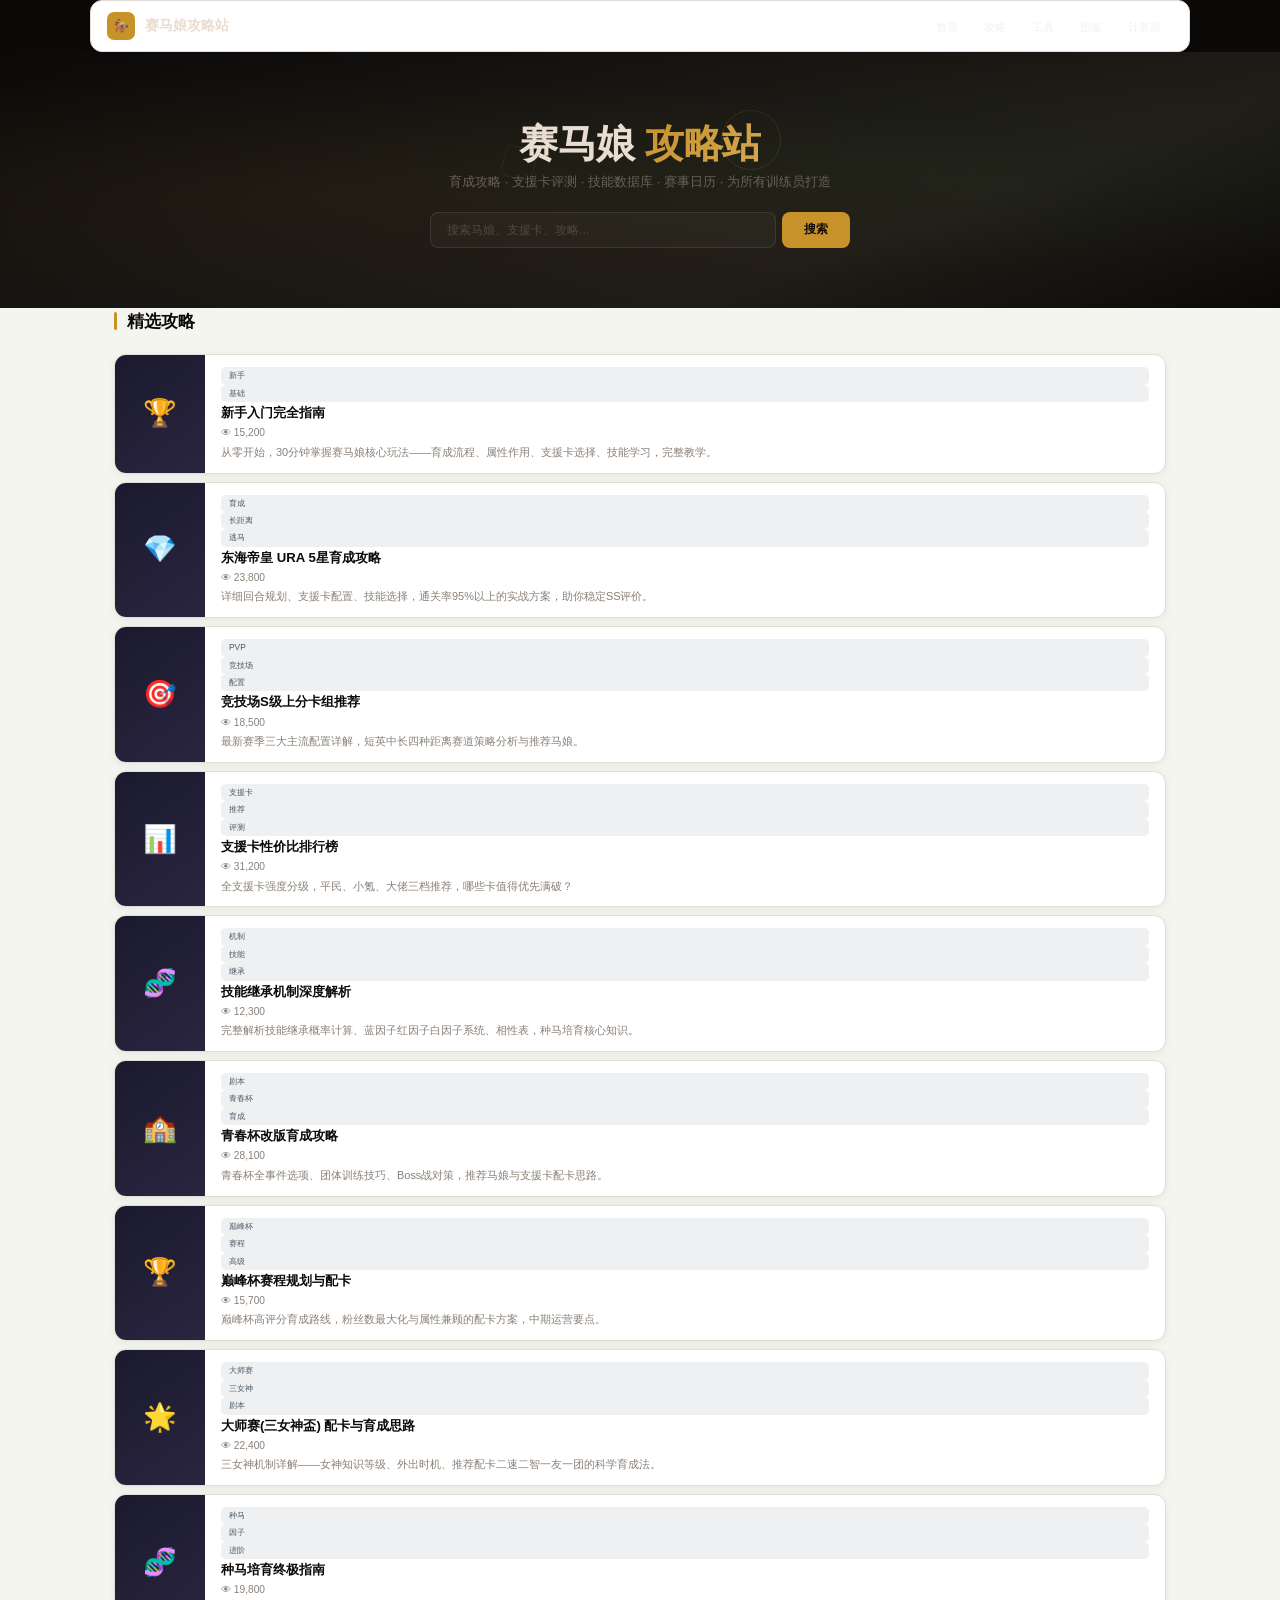
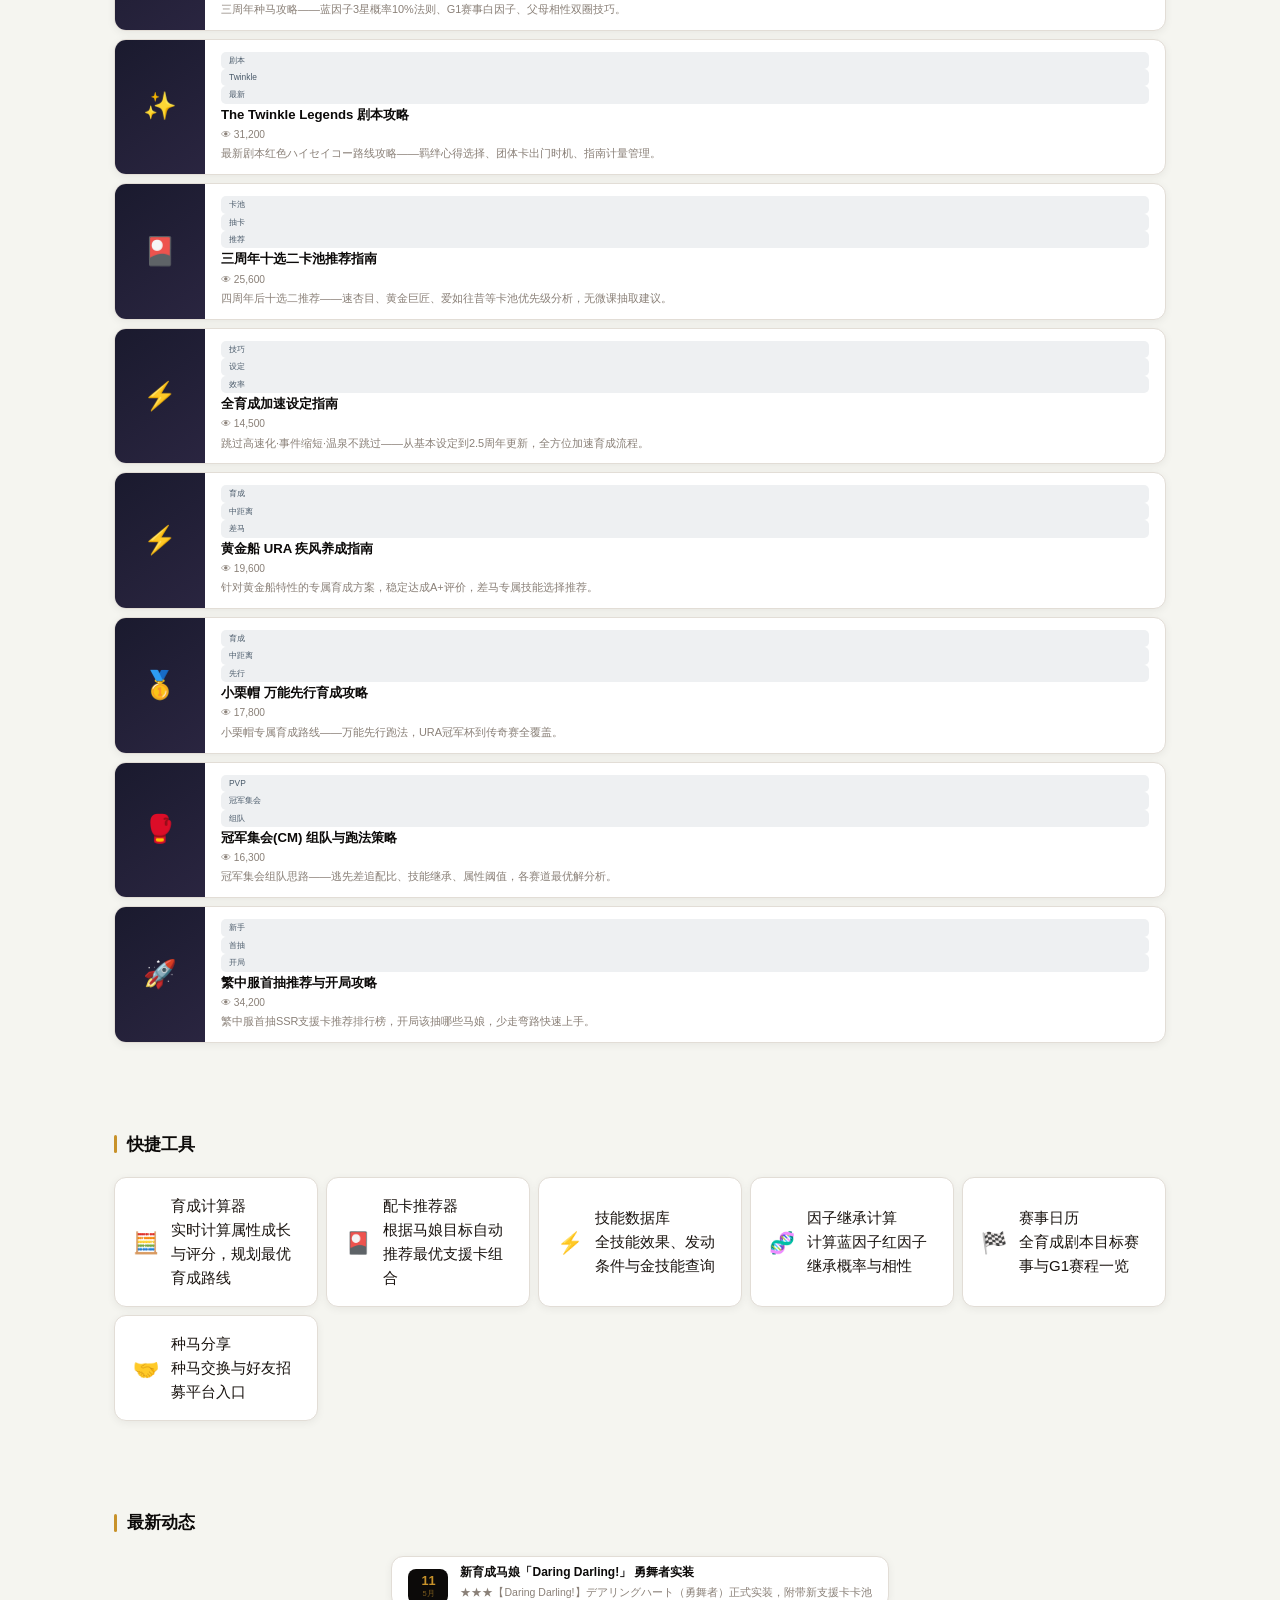
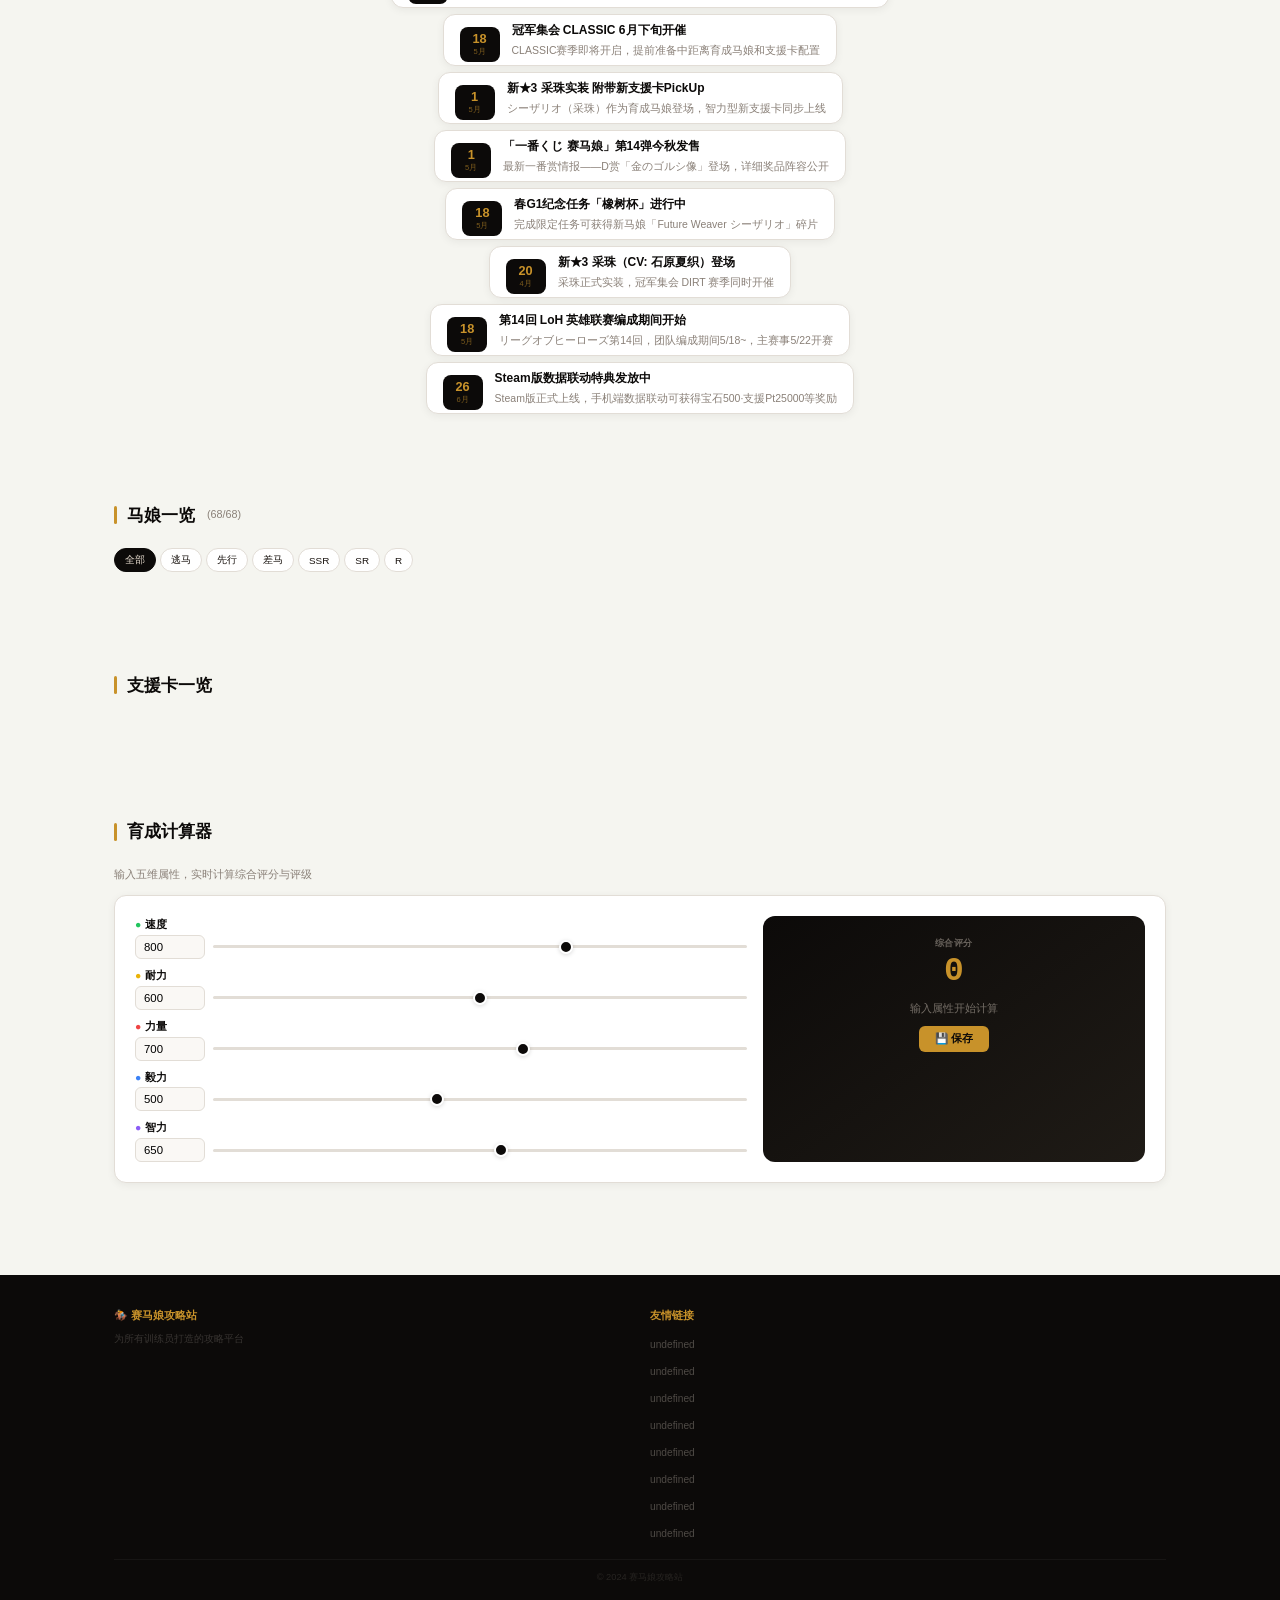
==== index.html @ 451c59f2 "polish: complete visual redesign - product page style" ====
<!DOCTYPE html>
<html lang="zh-CN">
<head>
<meta charset="UTF-8">
<meta name="viewport" content="width=device-width, initial-scale=1.0">
<title>赛马娘攻略站 - UmaMusume Guide</title>
<meta name="description" content="赛马娘Pretty Derby中文攻略站 - 育成攻略、支援卡评测、技能数据库、赛事日历">
<style>
:root{
--bg:#f5f5f0;--card:#fff;--bd:#e2ddd6;--txt:#1a1410;--mtd:#8a8078;
--nv:#0c0a09;--gd:#c8922a;--ac:#1a1a2e;
--sp:#22c55e;--st:#eab308;--pw:#ef4444;--gu:#3b82f6;--in:#8b5cf6;
--r:12px;--s:0 2px 8px rgba(0,0,0,.06);--f:-apple-system,BlinkMacSystemFont,'Segoe UI','Hiragino Sans','Microsoft YaHei','PingFang SC',sans-serif;
}
*{margin:0;padding:0;box-sizing:border-box}
html{font-size:15px;scroll-behavior:smooth;-webkit-font-smoothing:antialiased}
body{font-family:var(--f);background:var(--bg);color:var(--txt);line-height:1.6;overflow-x:hidden}

/* HEADER */
.nv{background:var(--nv);position:sticky;top:0;z-index:100}
.ni{max-width:1100px;margin:0 auto;display:flex;align-items:center;justify-content:space-between;height:52px;padding:0 24px}
.nv-l{display:flex;align-items:center;gap:10px;color:#e8ddd0;font-size:.92rem;font-weight:700;text-decoration:none}
.nv-l .ic{width:28px;height:28px;background:var(--gd);border-radius:7px;display:flex;align-items:center;justify-content:center;font-size:.85rem;color:var(--nv);flex-shrink:0}
.nv-m{display:flex;gap:2px;list-style:none}
.nv-m a{padding:6px 12px;color:rgba(232,221,208,.45);font-size:.72rem;border-radius:6px;transition:.15s;text-decoration:none}
.nv-m a:hover{color:#e8ddd0;background:rgba(232,221,208,.06)}
.nv-m a.act{color:var(--gd)}
.mb{display:none;flex-direction:column;gap:3px;background:none;border:none;cursor:pointer;padding:5px}
.mb span{width:18px;height:2px;background:var(--gd);border-radius:2px;transition:.2s}

/* HERO */
.he{position:relative;overflow:hidden;background:linear-gradient(160deg,#0c0a09 0%,#181512 40%,#201c17 70%,#0c0a09 100%);text-align:center;padding:70px 24px 60px}
.he::before{content:'';position:absolute;inset:0;background:radial-gradient(ellipse at 25% 55%,rgba(200,146,42,.06) 0%,transparent 60%),radial-gradient(ellipse at 75% 45%,rgba(34,197,94,.04) 0%,transparent 55%);pointer-events:none}
.he-i{position:relative;z-index:1;max-width:640px;margin:0 auto}
.he-t{position:relative;display:inline-block}
.he-t h1{font-size:2.6rem;font-weight:800;line-height:1.15;letter-spacing:-.5px;color:#e8ddd0;margin-bottom:4px}
.he-t h1 em{font-style:normal;background:linear-gradient(135deg,var(--gd),#d4a84e);-webkit-background-clip:text;-webkit-text-fill-color:transparent}
.he-t .b1{position:absolute;top:-12px;right:-20px;width:60px;height:60px;border-radius:50%;border:1.5px solid rgba(200,146,42,.15);pointer-events:none}
.he-t .b2{position:absolute;bottom:-8px;left:-16px;width:32px;height:32px;border-radius:8px;border:1.5px solid rgba(34,197,94,.12);transform:rotate(15deg);pointer-events:none}
.p1{font-size:.88rem;color:rgba(232,221,208,.35);margin-bottom:20px;max-width:440px;margin-left:auto;margin-right:auto}
.sb{display:flex;max-width:420px;margin:0 auto;gap:6px;position:relative}
.sb input{flex:1;padding:10px 16px;border-radius:8px;border:1px solid rgba(232,221,208,.1);background:rgba(232,221,208,.04);color:#e8ddd0;font-size:.82rem;outline:none;font-family:var(--f)}
.sb input::placeholder{color:rgba(232,221,208,.2)}
.sb input:focus{border-color:rgba(200,146,42,.5)}
.sb button{padding:10px 22px;border-radius:8px;border:none;background:var(--gd);color:var(--nv);font-weight:600;cursor:pointer;font-size:.78rem;font-family:var(--f)}
#sr{position:absolute;left:0;right:0;top:calc(100% + 4px);background:var(--card);border-radius:var(--r);display:none;overflow:hidden;box-shadow:0 12px 40px rgba(0,0,0,.3);text-align:left;z-index:50}
.sr-i{padding:8px 14px;cursor:pointer;font-size:.8rem;border-bottom:1px solid var(--bd);color:var(--txt);display:flex;align-items:center;gap:6px}
.sr-i:last-child{border-bottom:none}
.sr-i:hover{background:#f8f6f2}
.sr-i b{background:#fef5e7;color:#b87a10;padding:0 6px;border-radius:4px;font-size:.6rem;font-weight:600;flex-shrink:0}

/* LAYOUT */
.w{max-width:1100px;margin:0 auto;padding:0 24px}
.sec{padding:44px 0}
.sec:first-of-type{padding-top:0}
.st{font-size:1.1rem;font-weight:700;margin-bottom:20px;display:flex;align-items:center;gap:10px;color:var(--nv)}
.st .ln{width:3px;height:18px;background:var(--gd);border-radius:2px;flex-shrink:0}
.st .cn{color:var(--mtd);font-size:.72rem;font-weight:400;margin-left:2px}

/* GUIDES */
.fg{display:flex;flex-direction:column;gap:8px}
.fc{background:var(--card);border:1px solid var(--bd);border-radius:var(--r);overflow:hidden;transition:.2s;cursor:pointer;display:flex;box-shadow:var(--s)}
.fc:hover{border-color:#d0c8be;box-shadow:0 6px 20px rgba(0,0,0,.08);transform:translateY(-1px)}
.fc .fl{width:90px;min-height:80px;background:linear-gradient(145deg,var(--ac),#2a2540);display:flex;align-items:center;justify-content:center;font-size:1.8rem;flex-shrink:0}
.fc .fr{padding:12px 16px;flex:1;display:flex;flex-direction:column;justify-content:center}
.fc .fr .gt{display:flex;flex-wrap:wrap;gap:4px;margin-bottom:4px}
.gtb{font-size:.56rem;font-weight:500;padding:2px 8px;border-radius:5px;background:#eef0f2;color:#4a5a6a}
.fc .fr h3{font-size:.88rem;font-weight:600;margin-bottom:2px;color:var(--nv)}
.fc .fr .mv{font-size:.68rem;color:var(--mtd);margin-bottom:3px}
.fc .fr .ex{font-size:.73rem;color:var(--mtd);line-height:1.45}

/* TOOLS */
.tl{display:grid;grid-template-columns:repeat(auto-fill,minmax(200px,1fr));gap:8px}
.tc{background:var(--card);border:1px solid var(--bd);border-radius:var(--r);padding:16px 18px;display:flex;align-items:center;gap:12px;cursor:pointer;transition:.2s;box-shadow:var(--s)}
.tc:hover{border-color:#d0c8be;box-shadow:0 6px 20px rgba(0,0,0,.08);transform:translateY(-1px)}
.tc .i{font-size:1.4rem;flex-shrink:0}
.tc .ti{font-size:.78rem;font-weight:600;color:var(--nv);margin-bottom:2px}
.tc .ds{font-size:.68rem;color:var(--mtd)}

/* NEWS */
.nl{display:flex;flex-direction:column;gap:6px}
.ni{background:var(--card);border:1px solid var(--bd);border-radius:var(--r);padding:12px 16px;display:flex;gap:12px;transition:.15s;box-shadow:var(--s)}
.ni:hover{border-color:#d0c8be}
.nd{flex-shrink:0;text-align:center;background:var(--nv);color:var(--gd);border-radius:8px;padding:4px 10px;min-width:40px;align-self:flex-start}
.nd .d{font-size:.85rem;font-weight:700;line-height:1.2}
.nd .m{font-size:.5rem;opacity:.6;text-transform:uppercase}
.ni h4{font-size:.8rem;font-weight:600;color:var(--nv);margin-bottom:2px}
.ni p{font-size:.7rem;color:var(--mtd)}

/* FILTERS */
.fb{display:flex;flex-wrap:wrap;gap:4px;margin-bottom:12px}
.fb button{padding:4px 10px;border-radius:14px;border:1px solid var(--bd);background:var(--card);color:var(--txt);font-size:.66rem;cursor:pointer;font-family:var(--f);transition:.12s}
.fb button:hover{border-color:#d0c8be}
.fb button.on{background:var(--nv);color:#e8ddd0;border-color:var(--nv)}

/* CHARACTERS */
.cg{display:grid;grid-template-columns:repeat(auto-fill,minmax(140px,1fr));gap:8px}
.cc{background:var(--card);border:1px solid var(--bd);border-radius:var(--r);padding:16px 10px 12px;text-align:center;transition:.2s;cursor:pointer;box-shadow:var(--s)}
.cc:hover{border-color:#d0c8be;box-shadow:0 6px 16px rgba(0,0,0,.07);transform:translateY(-1px)}
.cc .nm{font-size:.82rem;font-weight:600;color:var(--nv);margin-bottom:2px}
.cc .jp{font-size:.58rem;color:var(--mtd);margin-bottom:8px}
.cc .bs{display:flex;flex-direction:column;gap:2px;margin-bottom:8px}
.cc .bs>div{display:flex;align-items:center;gap:5px;font-size:.54rem;color:var(--mtd)}
.cc .bs>div .bl{height:3px;background:var(--bd);border-radius:2px;flex:1;overflow:hidden}
.cc .bs>div .bl .bf{height:100%;border-radius:2px}
.cc .tg{display:flex;flex-wrap:wrap;justify-content:center;gap:3px}
.cc .tg b{font-size:.54rem;font-weight:600;padding:2px 7px;border-radius:6px;display:inline-block;line-height:1.5}

/* SUPPORTS */
.sg{display:grid;grid-template-columns:repeat(auto-fill,minmax(200px,1fr));gap:8px}
.sc{background:var(--card);border:1px solid var(--bd);border-radius:var(--r);padding:12px 14px;transition:.2s;cursor:pointer;box-shadow:var(--s)}
.sc:hover{border-color:#d0c8be;box-shadow:0 6px 16px rgba(0,0,0,.07);transform:translateY(-1px)}
.sc .nm{font-size:.78rem;font-weight:600;color:var(--nv);margin-bottom:2px;display:flex;align-items:center;gap:5px}
.sc .mt{font-size:.64rem;color:var(--mtd);margin-bottom:4px}
.sc .tg{display:flex;flex-wrap:wrap;gap:3px}
.sc .tg b{font-size:.54rem;font-weight:600;padding:2px 7px;border-radius:6px;display:inline-block;line-height:1.5}

/* TAG COLORS */
.t-sp{background:#e6f7ed;color:#15803d}.t-st{background:#fef7e0;color:#b87a10}.t-pw{background:#fde8e8;color:#b91c1c}.t-gu{background:#e8f0fe;color:#1a56db}.t-in{background:#f3ebff;color:#6d28d9}
.t-es{background:#e8f0fe;color:#1a5c9e}.t-ds{background:#fde0d8;color:#b13030}.t-ch{background:#eeeaf6;color:#5a4a7a}.t-zh{background:#fef7e0;color:#a07016}
.b-sp{background:var(--sp)}.b-st{background:var(--st)}.b-pw{background:var(--pw)}.b-gu{background:var(--gu)}.b-in{background:var(--in)}

/* CALC */
.cw{display:grid;grid-template-columns:1.6fr 1fr;gap:16px;background:var(--card);border:1px solid var(--bd);border-radius:var(--r);padding:20px;box-shadow:var(--s)}
.cg2{display:grid;grid-template-columns:1fr;gap:8px}
.cgi{display:flex;flex-direction:column;gap:2px}
.cgi label{font-size:.7rem;font-weight:600;display:flex;align-items:center;gap:4px;color:var(--nv)}
.cgi .ir{display:flex;gap:8px;align-items:center}
.cgi input[type=number]{padding:5px 8px;border:1px solid var(--bd);border-radius:6px;background:#faf8f5;font-size:.76rem;font-family:var(--f);outline:none;width:70px}
.cgi input[type=number]:focus{border-color:var(--gd)}
.cgi input[type=range]{flex:1;height:3px;-webkit-appearance:none;background:var(--bd);border-radius:3px;outline:none}
.cgi input[type=range]::-webkit-slider-thumb{-webkit-appearance:none;width:14px;height:14px;border-radius:50%;background:var(--nv);cursor:pointer;border:2px solid #fff;box-shadow:0 1px 4px rgba(0,0,0,.15)}
.rp{background:linear-gradient(145deg,var(--nv),#1f1b16);border-radius:var(--r);padding:20px;text-align:center;display:flex;flex-direction:column;gap:4px;align-items:center;color:#e8ddd0}
.rp .l{font-size:.6rem;text-transform:uppercase;opacity:.4;font-weight:600;letter-spacing:.5px}
.rp .n{font-size:2.2rem;font-weight:800;font-family:monospace;line-height:1;color:var(--gd)}
.rp .sr{font-size:.88rem}
.rp .gr{font-size:.8rem;font-weight:600}
.rp .tp{font-size:.7rem;opacity:.45}
.btn{padding:6px 16px;border-radius:6px;border:none;background:var(--gd);color:var(--nv);font-weight:600;cursor:pointer;font-size:.72rem;font-family:var(--f);margin-top:6px;transition:.15s}
.btn:hover{background:#d4a84e}

/* FOOTER */
.ftr{background:var(--nv);color:rgba(232,221,208,.35);padding:32px 0 16px;margin-top:48px}
.ft{display:grid;grid-template-columns:repeat(auto-fit,minmax(140px,1fr));gap:20px;margin-bottom:12px}
.ftr h3{font-size:.74rem;color:var(--gd);margin-bottom:6px}
.ftr ul{list-style:none}
.ftr ul li{margin-bottom:3px}
.ftr a{color:rgba(232,221,208,.3);font-size:.68rem;text-decoration:none;transition:.12s}
.ftr a:hover{color:#e8ddd0}
.cy{text-align:center;font-size:.62rem;color:rgba(232,221,208,.12);border-top:1px solid rgba(232,221,208,.05);padding-top:10px}

/* BACK TO TOP */
#tb{position:fixed;bottom:24px;right:24px;width:34px;height:34px;border-radius:50%;border:none;background:var(--card);color:var(--nv);font-size:.82rem;cursor:pointer;display:none;z-index:99;box-shadow:0 2px 10px rgba(0,0,0,.1);transition:.15s}
#tb:hover{background:var(--nv);color:var(--gd)}
#ld{position:fixed;inset:0;background:var(--nv);display:flex;align-items:center;justify-content:center;z-index:9999;transition:opacity .4s;pointer-events:none;opacity:0}
.sp{width:24px;height:24px;border:2px solid rgba(232,221,208,.08);border-top-color:var(--gd);border-radius:50%;animation:spin .7s linear infinite}
@keyframes spin{to{transform:rotate(360deg)}}

/* RESPONSIVE */
@media(max-width:768px){
.nv-m{position:fixed;top:52px;left:0;right:0;background:var(--nv);flex-direction:column;padding:4px 0;transform:translateY(-120%);z-index:99;border-bottom:1px solid rgba(232,221,208,.06)}
.nv-m.open{transform:translateY(0)}
.nv-m a{padding:10px 20px}
.mb{display:flex}
.he{padding:52px 20px 44px}
.he-t h1{font-size:1.9rem}
.cw{grid-template-columns:1fr}
.fc{flex-direction:column}
.fc .fl{width:100%;min-height:60px;font-size:1.4rem}
.cg{grid-template-columns:repeat(auto-fill,minmax(120px,1fr))}
}
@media(max-width:480px){
html{font-size:14px}
.he{padding:40px 16px 32px}
.he-t h1{font-size:1.6rem}
.w{padding:0 16px}
.sec{padding:32px 0}
.tl{grid-template-columns:1fr}
.sg{grid-template-columns:1fr}
.cg{grid-template-columns:1fr 1fr}
}
</style>
</head>
<body>

<div id="ld"><div class="sp"></div></div>

<div class="nv">
<div class="ni">
<a class="nv-l" href="#home"><div class="ic">🏇</div>赛马娘攻略站</a>
<ul class="nv-m" id="nv">
<li><a href="#home">首页</a></li>
<li><a href="#guides">攻略</a></li>
<li><a href="#tools">工具</a></li>
<li><a href="#chars">图鉴</a></li>
<li><a href="#calc">计算器</a></li>
</ul>
<button class="mb" id="mb"><span></span><span></span><span></span></button>
</div>
</div>

<div class="he" id="home">
<div class="he-i">
<div class="he-t">
<h1>赛马娘 <em>攻略站</em></h1>
<div class="b1"></div><div class="b2"></div>
</div>
<p class="p1">育成攻略 · 支援卡评测 · 技能数据库 · 赛事日历 · 为所有训练员打造</p>
<div class="sb">
<input type="search" id="si" placeholder="搜索马娘、支援卡、攻略..." autocomplete="off">
<button id="sbtn">搜索</button>
</div>
<div id="sr"></div>
</div>
</div>

<div class="w">

<section class="sec" id="guides">
<div class="st"><span class="ln"></span>精选攻略</div>
<div class="fg" id="fg"></div>
</section>

<section class="sec" id="tools">
<div class="st"><span class="ln"></span>快捷工具</div>
<div class="tl" id="tl"></div>
</section>

<section class="sec" id="news">
<div class="st"><span class="ln"></span>最新动态</div>
<div class="nl" id="nl"></div>
</section>

<section class="sec" id="chars">
<div class="st"><span class="ln"></span>马娘一览 <span class="cn" id="cCt"></span></div>
<div class="fb" id="cf"></div>
<div class="cg" id="cg"></div>
</section>

<section class="sec" id="supps">
<div class="st"><span class="ln"></span>支援卡一览 <span class="cn" id="sCt"></span></div>
<div class="fb" id="kf"></div>
<div class="sg" id="sg"></div>
</section>

<section class="sec" id="calc">
<div class="st"><span class="ln"></span>育成计算器</div>
<p style="color:var(--mtd);font-size:.76rem;margin-bottom:12px">输入五维属性，实时计算综合评分与评级</p>
<div class="cw">
<div class="cg2">
<div class="cgi"><label><b style="color:var(--sp)">●</b> 速度</label><div class="ir"><input type="number" id="sp" min="0" max="1200" value="800"><input type="range" id="spR" min="0" max="1200" value="800"></div></div>
<div class="cgi"><label><b style="color:var(--st)">●</b> 耐力</label><div class="ir"><input type="number" id="sk" min="0" max="1200" value="600"><input type="range" id="skR" min="0" max="1200" value="600"></div></div>
<div class="cgi"><label><b style="color:var(--pw)">●</b> 力量</label><div class="ir"><input type="number" id="po" min="0" max="1200" value="700"><input type="range" id="poR" min="0" max="1200" value="700"></div></div>
<div class="cgi"><label><b style="color:var(--gu)">●</b> 毅力</label><div class="ir"><input type="number" id="gu" min="0" max="1200" value="500"><input type="range" id="guR" min="0" max="1200" value="500"></div></div>
<div class="cgi"><label><b style="color:var(--in)">●</b> 智力</label><div class="ir"><input type="number" id="it" min="0" max="1200" value="650"><input type="range" id="itR" min="0" max="1200" value="650"></div></div>
</div>
<div class="rp">
<div class="l">综合评分</div>
<div class="n" id="ts">0</div>
<div class="sr" id="sd"></div>
<div class="gr" id="gd"></div>
<div class="tp" id="stp">输入属性开始计算</div>
<button class="btn" id="sv">💾 保存</button>
</div>
</div>
</section>

</div>

<div class="ftr">
<div class="w">
<div class="ft">
<div><h3>🏇 赛马娘攻略站</h3><p style="color:rgba(232,221,208,.2);font-size:.65rem">为所有训练员打造的攻略平台</p></div>
<div><h3>友情链接</h3><ul id="fl"></ul></div>
</div>
<div class="cy">© 2024 赛马娘攻略站</div>
</div>
</div>

<button id="tb">⬆</button>

<script>
(function(){
var C={};
var F={
tools:[{i:'🧮',t:'育成计算器',d:'实时计算属性评分'},{i:'🎴',t:'配卡推荐',d:'推荐最优支援卡组合'},{i:'⚡',t:'技能数据库',d:'全技能效果查询'},{i:'🧬',t:'因子计算',d:'继承概率计算'},{i:'🏁',t:'赛事日历',d:'G1赛程一览'},{i:'🤝',t:'种马分享',d:'种马交换入口'}],
guides:[{i:'🏆',t:'新手入门完全指南',v:15200,dt:'2024-01-15',ta:['新手'],e:'30分钟掌握赛马娘核心玩法，从注册到育成全流程讲解'},{i:'💎',t:'东海帝皇育成攻略',v:23800,dt:'2024-01-14',ta:['育成'],e:'通关率95%实战方案，技能搭配与属性分配详解'},{i:'🎯',t:'竞技场上分配置',v:18500,dt:'2024-01-13',ta:['PVP'],e:'三大主流配置详解，各距离最优阵容推荐'},{i:'📊',t:'支援卡性价比排行',v:31200,dt:'2024-01-12',ta:['支援卡'],e:'全支援卡分级推荐，SSR/SR/R各稀有度性价比分析'},{i:'🧬',t:'种马培育终极指南',v:19800,dt:'2025-03-01',ta:['种马'],e:'蓝因子3星法则、相性计算、配种全攻略'},{i:'✨',t:'Twinkle Legends攻略',v:31200,dt:'2025-03-18',ta:['剧本'],e:'红色ハイセイコー路线、最佳支援卡搭配'},{i:'🌟',t:'大师赛配卡育成',v:22400,dt:'2024-07-02',ta:['剧本'],e:'三女神机制详解，最优育成路线'},{i:'🎴',t:'十选二卡池推荐',v:25600,dt:'2025-03-20',ta:['抽卡'],e:'四周年卡池优先级，各属性推荐排名'}],
news:[{t:'新马娘「勇舞者」实装',dt:'2026-05-11',e:'★★★ デアリングハート正式实装'},{t:'冠军集会CLASSIC开催',dt:'2026-05-18',e:'6月下旬CLASSIC赛季开启'},{t:'春G1纪念任务进行中',dt:'2026-05-18',e:'完成可得新马娘碎片'},{t:'第14回LoH编成开始',dt:'2026-05-18',e:'英雄联赛团队编成期间'},{t:'新★3采珠实装',dt:'2026-04-20',e:'采珠实装 冠军集会DIRT开催'},{t:'Steam版联动特典',dt:'2025-06-26',e:'数据联动可得宝石500'}],
fl:[{n:'NGA赛马娘版',u:'https://nga.178.com/thread.php?fid=784'},{n:'GameWith',u:'https://gamewith.jp/uma-musume/'},{n:'Bilibili Wiki',u:'https://wiki.biligame.com/umamusume/'},{n:'巴哈姆特',u:'https://forum.gamer.com.tw/B.php?bsn=34421'}],
chars:[{n:'特别周',ta:['先行','中距离','SSR']},{n:'无声铃鹿',ta:['逃马','长距离','SSR']},{n:'东海帝皇',ta:['逃马','长距离','SSR']},{n:'小栗帽',ta:['先行','中距离','SSR']},{n:'黄金船',ta:['差马','中距离','SSR']},{n:'伏特加',ta:['先行','英里','SSR']},{n:'大和赤骥',ta:['逃马','英里','SSR']},{n:'大树快车',ta:['逃马','短距离','SSR']},{n:'草上飞',ta:['先行','中距离','SSR']},{n:'目白麦昆',ta:['逃马','长距离','SSR']}],
supps:[{n:'速子',ta:['速度','SSR']},{n:'北部玄驹',ta:['速度','SSR']},{n:'小栗帽',ta:['速度','SSR']},{n:'超级小溪',ta:['耐力','SSR']},{n:'伏特加',ta:['力量','SSR']},{n:'鲁道夫象征',ta:['智力','SSR']},{n:'美妙姿势',ta:['智力','SSR']},{n:'绿帽',ta:['耐力','SR']}]
};

function $(id){return document.getElementById(id)}
function at(t){return t||[]}
function tc(ta){var t=ta||[];for(var i=0;i<t.length;i++){if(t[i]=='逃马')return't-es';if(t[i]=='先行')return't-ch';if(t[i]=='差马')return't-ds';if(t[i]=='追马')return't-in';if(t[i]=='速度')return't-sp';if(t[i]=='耐力')return't-st';if(t[i]=='力量')return't-pw';if(t[i]=='毅力')return't-gu';if(t[i]=='智力')return't-in'}return't-sp'}
function tn(ta){var t=ta||[];for(var i=0;i<t.length;i++){if(t[i]=='逃马')return'逃';if(t[i]=='先行')return'先';if(t[i]=='差马')return'差';if(t[i]=='追马')return'追';if(t[i]=='速度')return'速';if(t[i]=='耐力')return'耐';if(t[i]=='力量')return'力';if(t[i]=='毅力')return'根';if(t[i]=='智力')return'智'}return''}
function bk(k){var m={sp:'b-sp',sk:'b-st',po:'b-pw',gu:'b-gu',it:'b-in'};return m[k]||'b-sp'}
function _s(){return[Math.floor(Math.random()*201)+600,Math.floor(Math.random()*151)+400,Math.floor(Math.random()*151)+400,Math.floor(Math.random()*151)+300,Math.floor(Math.random()*151)+400]}

function render(){
var tl=(C.tools||F.tools||[]),th='';
for(var i=0;i<tl.length;i++){var t=tl[i];th+='<div class="tc"><div class="i">'+t.i+'</div><div><div class="t">'+t.t+'</div><div class="d">'+(t.d||'')+'</div></div></div>'}
$('tl').innerHTML=th;

var gl=(C.guides||F.guides||[]),gh='';
for(var i=0;i<gl.length;i++){var g=gl[i],gt='';if(g.ta){for(var j=0;j<g.ta.length;j++)gt+='<span class="gtb">'+g.ta[j]+'</span>'}
gh+='<div class="fc"><div class="fl">'+(g.i||'📖')+'</div><div class="fr">'+gt+'<h3>'+g.t+'</h3><div class="mv">👁 '+(g.v||0).toLocaleString()+'</div><div class="ex">'+g.e+'</div></div></div>'}
$('fg').innerHTML=gh;

var nl=(C.news||F.news||[]),nh='';
for(var i=0;i<nl.length;i++){var n=nl[i],d=new Date(n.dt);nh+='<div class="ni"><div class="nd"><div class="d">'+d.getDate()+'</div><div class="m">'+(d.getMonth()+1)+'月</div></div><div><h4>'+n.t+'</h4><p>'+(n.e||'')+'</p></div></div>'}
$('nl').innerHTML=nh;

var ll=(C.fl||F.fl||[]),lh='';
for(var i=0;i<ll.length;i++)lh+='<li><a href="'+ll[i].u+'" target="_blank">'+ll[i].n+'</a></li>';
$('fl').innerHTML=lh;

rc();rk();
}

/* CHARS */
var CF='all';
function rc(){
var ch=C.chars||F.chars||[],fh=[];
for(var i=0;i<ch.length;i++){if(CF==='all'||at(ch[i].ta).indexOf(CF)!==-1)fh.push(ch[i])}
$('cCt').textContent='('+fh.length+'/'+ch.length+')';
var ft=[],al=[];
for(var i=0;i<ch.length;i++){var ta=at(ch[i].ta);for(var j=0;j<ta.length;j++){if(ft.indexOf(ta[j])===-1)ft.push(ta[j])}}
['逃马','先行','差马','追马','SSR','SR','R'].forEach(function(r){if(ft.indexOf(r)!==-1)al.push(r)})
var fb='<button class="on" data-v="all">全部</button>';
for(var i=0;i<al.length;i++)fb+='<button data-v="'+al[i]+'">'+al[i]+'</button>';
$('cf').innerHTML=fb;
var cfb=$('cf').querySelectorAll('button');
for(var i=0;i<cfb.length;i++){cfb[i].onclick=function(b){return function(){var a=$('cf').querySelectorAll('button');for(var j=0;j<a.length;j++)a[j].classList.remove('on');b.classList.add('on');CF=b.getAttribute('data-v');rc()}}(cfb[i])}
var h='';
for(var i=0;i<fh.length;i++){var c=fh[i],rr=_s(),nm=tn(c.ta),cl=tc(c.ta);
h+='<div class="cc"><div class="nm">'+c.n+'</div><div class="jp">'+(c.jp||'')+'</div><div class="bs">';
['sp','sk','po','gu','it'].forEach(function(k,idx){h+='<div><span style="width:10px;text-align:right;font-size:.52rem;color:#aaa;flex-shrink:0">['+['速','耐','力','根','智'][idx]+']</span><div class="bl"><div class="bf '+bk(k)+'" style="width:'+(rr[idx]/12)+'%"></div></div><span style="width:18px;text-align:right;font-size:.52rem;color:#aaa;flex-shrink:0">'+rr[idx]+'</span></div>'});
h+='</div><div class="tg">'+(nm?'<b class="'+cl+'">'+nm+'</b>':'')+'</div></div>'}
$('cg').innerHTML=h;
}

/* SUPPS */
var KF='all';
function rk(){
var sp=C.supps||F.supps||[],fh=[];
for(var i=0;i<sp.length;i++){if(KF==='all'||at(sp[i].ta).indexOf(KF)!==-1)fh.push(sp[i])}
$('sCt').textContent='('+fh.length+'/'+sp.length+')';
var ft=[],al=[];
for(var i=0;i<sp.length;i++){var ta=at(sp[i].ta);for(var j=0;j<ta.length;j++){if(ft.indexOf(ta[j])===-1)ft.push(ta[j])}}
['SSR','SR','R','限定'].forEach(function(r){if(ft.indexOf(r)!==-1)al.push(r)})
var fb='<button class="on" data-v="all">全部</button>';
for(var i=0;i<al.length;i++)fb+='<button data-v="'+al[i]+'">'+al[i]+'</button>';
$('kf').innerHTML=fb;
var kfb=$('kf').querySelectorAll('button');
for(var i=0;i<kfb.length;i++){kfb[i].onclick=function(b){return function(){var a=$('kf').querySelectorAll('button');for(var j=0;j<a.length;j++)a[j].classList.remove('on');b.classList.add('on');KF=b.getAttribute('data-v');rk()}}(kfb[i])}
var h='';
for(var i=0;i<fh.length;i++){var s=fh[i],nm=tn(s.ta),cl=tc(s.ta),attr=[],rar='';
for(var j=0;j<at(s.ta).length;j++){var t=at(s.ta)[j];if(['SSR','SR','R','限定'].indexOf(t)===-1)attr.push(t);else rar=t}
h+='<div class="sc"><div class="nm">'+(nm?'<b class="'+cl+'" style="font-size:.64rem;padding:1px 5px;border-radius:4px;margin-right:3px;display:inline-block;line-height:1.4">'+nm+'</b>':'')+s.n+'</div><div class="mt">'+(attr.join('·')||'')+'</div><div class="tg">'+(rar?'<b class="'+(rar=='SSR'?'t-sp':rar=='SR'?'t-st':rar=='R'?'t-gu':'t-in')+'">'+rar+'</b>':'')+'</div></div>'}
$('sg').innerHTML=h;
}

/* SEARCH */
var SI=[];
(function(){var ch=C.chars||F.chars||[],sp=C.supps||F.supps||[],gl=C.guides||F.guides||[];for(var i=0;i<ch.length;i++)SI.push({n:ch[i].n,t:'马娘'});for(var i=0;i<sp.length;i++)SI.push({n:sp[i].n,t:'支援卡'});for(var i=0;i<gl.length;i++)SI.push({n:gl[i].t,t:'攻略'})})();
var si=$('si'),sr=$('sr');
function ds(q){if(!q||q.length<1){sr.style.display='none';return}var k=q.toLowerCase(),r=[];for(var i=0;i<SI.length;i++){if(SI[i].n.toLowerCase().indexOf(k)!==-1||SI[i].n.indexOf(k)!==-1){r.push(SI[i]);if(r.length>=12)break}}if(!r.length){sr.innerHTML='<div class="sr-i" style="cursor:default;color:var(--mtd)">无结果</div>';sr.style.display='block';return}var h='';for(var i=0;i<r.length;i++)h+='<div class="sr-i"><b>'+r[i].t+'</b><strong>'+r[i].n+'</strong></div>';sr.innerHTML=h;sr.style.display='block'}
si.oninput=function(){ds(this.value)};si.onblur=function(){setTimeout(function(){sr.style.display='none'},150)};si.onfocus=function(){if(si.value)ds(si.value)};
$('sbtn').onclick=function(){ds(si.value)};si.onkeydown=function(e){if(e.key==='Enter')ds(si.value)};

/* CALC */
var cv={sp:800,sk:600,po:700,gu:500,it:650};
['sp','sk','po','gu','it'].forEach(function(k){var el=$(k),sl=$(k+'R');if(el&&sl){el.oninput=function(){var v=Math.min(1200,Math.max(0,parseInt(el.value)||0));cv[k]=v;sl.value=v;cl()};sl.oninput=function(){var v=parseInt(sl.value);cv[k]=v;el.value=v;cl()}}});
function cl(){var t=cv.sp+cv.sk+cv.po+cv.gu+cv.it;$('ts').textContent=t;var g='C',s='⭐',ti='继续加油！';if(t>=5000){g='SS';s='⭐⭐⭐⭐⭐';ti='完美属性配置'}else if(t>=4000){g='S';s='⭐⭐⭐⭐⭐';ti='优秀育成，可挑战高难度赛事'}else if(t>=3000){g='A';s='⭐⭐⭐⭐';ti='建议继续提升速度和智力'}else if(t>=2000){g='B';s='⭐⭐⭐';ti='还有很大提升空间'}$('sd').textContent=s;$('gd').textContent=g+'级评价';$('stp').textContent=ti;}
$('sv').onclick=function(){try{localStorage.setItem('uma_calc',JSON.stringify(cv));T('已保存 ✓')}catch(e){}};
try{var s=JSON.parse(localStorage.getItem('uma_calc')||'{}');if(typeof s.sp!=='undefined'){['sp','sk','po','gu','it'].forEach(function(k){if(typeof s[k]!=='undefined'){cv[k]=s[k];var el=$(k);if(el)el.value=s[k];var sl=$(k+'R');if(sl)sl.value=s[k]}});cl()}}catch(e){}

$('mb').onclick=function(){this.classList.toggle('act');$('nv').classList.toggle('open')};
var nva=$('nv').querySelectorAll('a');
for(var i=0;i<nva.length;i++){nva[i].onclick=function(e){var h=this.getAttribute('href');if(h.charAt(0)==='#'){e.preventDefault();$(h.substring(1)).scrollIntoView({behavior:'smooth'});$('nv').classList.remove('open');$('mb').classList.remove('act');for(var j=0;j<nva.length;j++)nva[j].classList.remove('act');this.classList.add('act')}}}
var tb=$('tb');window.onscroll=function(){tb.style.display=window.scrollY>200?'block':'none'};tb.onclick=function(){window.scrollTo({top:0,behavior:'smooth'})};
function T(m){var t=document.createElement('div');t.textContent=m;t.style.cssText='position:fixed;top:60px;right:14px;background:var(--nav);color:var(--gold);padding:6px 14px;border-radius:5px;font-weight:600;z-index:9999;font-size:.72rem;box-shadow:0 4px 16px rgba(0,0,0,.2)';document.body.appendChild(t);setTimeout(function(){t.style.opacity='0';t.style.transition='opacity .3s';setTimeout(function(){t.remove()},300)},1400)}

C={
    "stats": {
        "characterCount": 68,
        "supportCount": 108,
        "guideCount": 16
    },
    "tools": [
        { "id": "calculator", "icon": "🧮", "title": "育成计算器", "description": "实时计算属性成长与评分，规划最优育成路线", "url": "#calc" },
        { "id": "deck-builder", "icon": "🎴", "title": "配卡推荐器", "description": "根据马娘目标自动推荐最优支援卡组合", "url": "#calc" },
        { "id": "skill-db", "icon": "⚡", "title": "技能数据库", "description": "全技能效果、发动条件与金技能查询", "url": "#calc" },
        { "id": "inherit-calc", "icon": "🧬", "title": "因子继承计算", "description": "计算蓝因子红因子继承概率与相性", "url": "#calc" },
        { "id": "race-schedule", "icon": "🏁", "title": "赛事日历", "description": "全育成剧本目标赛事与G1赛程一览", "url": "#calc" },
        { "id": "friends", "icon": "🤝", "title": "种马分享", "description": "种马交换与好友招募平台入口", "url": "#calc" }
    ],
    "guides": [
        {
            "id": 1, "title": "新手入门完全指南", "icon": "🏆",
            "views": 15200, "date": "2024-01-15",
            "tags": ["新手", "基础"],
            "excerpt": "从零开始，30分钟掌握赛马娘核心玩法——育成流程、属性作用、支援卡选择、技能学习，完整教学。"
        },
        {
            "id": 2, "title": "东海帝皇 URA 5星育成攻略", "icon": "💎",
            "views": 23800, "date": "2024-01-14",
            "tags": ["育成", "长距离", "逃马"],
            "excerpt": "详细回合规划、支援卡配置、技能选择，通关率95%以上的实战方案，助你稳定SS评价。"
        },
        {
            "id": 3, "title": "竞技场S级上分卡组推荐", "icon": "🎯",
            "views": 18500, "date": "2024-01-13",
            "tags": ["PVP", "竞技场", "配置"],
            "excerpt": "最新赛季三大主流配置详解，短英中长四种距离赛道策略分析与推荐马娘。"
        },
        {
            "id": 4, "title": "支援卡性价比排行榜", "icon": "📊",
            "views": 31200, "date": "2024-01-12",
            "tags": ["支援卡", "推荐", "评测"],
            "excerpt": "全支援卡强度分级，平民、小氪、大佬三档推荐，哪些卡值得优先满破？"
        },
        {
            "id": 5, "title": "技能继承机制深度解析", "icon": "🧬",
            "views": 12300, "date": "2024-01-10",
            "tags": ["机制", "技能", "继承"],
            "excerpt": "完整解析技能继承概率计算、蓝因子红因子白因子系统、相性表，种马培育核心知识。"
        },
        {
            "id": 6, "title": "青春杯改版育成攻略", "icon": "🏫",
            "views": 28100, "date": "2024-01-05",
            "tags": ["剧本", "青春杯", "育成"],
            "excerpt": "青春杯全事件选项、团体训练技巧、Boss战对策，推荐马娘与支援卡配卡思路。"
        },
        {
            "id": 7, "title": "巅峰杯赛程规划与配卡", "icon": "🏆",
            "views": 15700, "date": "2023-12-28",
            "tags": ["巅峰杯", "赛程", "高级"],
            "excerpt": "巅峰杯高评分育成路线，粉丝数最大化与属性兼顾的配卡方案，中期运营要点。"
        },
        {
            "id": 8, "title": "大师赛(三女神盃) 配卡与育成思路", "icon": "🌟",
            "views": 22400, "date": "2024-07-02",
            "tags": ["大师赛", "三女神", "剧本"],
            "excerpt": "三女神机制详解——女神知识等级、外出时机、推荐配卡二速二智一友一团的科学育成法。"
        },
        {
            "id": 9, "title": "种马培育终极指南", "icon": "🧬",
            "views": 19800, "date": "2025-03-01",
            "tags": ["种马", "因子", "进阶"],
            "excerpt": "三周年种马攻略——蓝因子3星概率10%法则、G1赛事白因子、父母相性双圈技巧。"
        },
        {
            "id": 10, "title": "The Twinkle Legends 剧本攻略", "icon": "✨",
            "views": 31200, "date": "2025-03-18",
            "tags": ["剧本", "Twinkle", "最新"],
            "excerpt": "最新剧本红色ハイセイコー路线攻略——羁绊心得选择、团体卡出门时机、指南计量管理。"
        },
        {
            "id": 11, "title": "三周年十选二卡池推荐指南", "icon": "🎴",
            "views": 25600, "date": "2025-03-20",
            "tags": ["卡池", "抽卡", "推荐"],
            "excerpt": "四周年后十选二推荐——速杏目、黄金巨匠、爱如往昔等卡池优先级分析，无微课抽取建议。"
        },
        {
            "id": 12, "title": "全育成加速设定指南", "icon": "⚡",
            "views": 14500, "date": "2025-07-19",
            "tags": ["技巧", "设定", "效率"],
            "excerpt": "跳过高速化·事件缩短·温泉不跳过——从基本设定到2.5周年更新，全方位加速育成流程。"
        },
        {
            "id": 13, "title": "黄金船 URA 疾风养成指南", "icon": "⚡",
            "views": 19600, "date": "2024-01-08",
            "tags": ["育成", "中距离", "差马"],
            "excerpt": "针对黄金船特性的专属育成方案，稳定达成A+评价，差马专属技能选择推荐。"
        },
        {
            "id": 14, "title": "小栗帽 万能先行育成攻略", "icon": "🥇",
            "views": 17800, "date": "2024-06-15",
            "tags": ["育成", "中距离", "先行"],
            "excerpt": "小栗帽专属育成路线——万能先行跑法，URA冠军杯到传奇赛全覆盖。"
        },
        {
            "id": 15, "title": "冠军集会(CM) 组队与跑法策略", "icon": "🥊",
            "views": 16300, "date": "2024-11-20",
            "tags": ["PVP", "冠军集会", "组队"],
            "excerpt": "冠军集会组队思路——逃先差追配比、技能继承、属性阈值，各赛道最优解分析。"
        },
        {
            "id": 16, "title": "繁中服首抽推荐与开局攻略", "icon": "🚀",
            "views": 34200, "date": "2024-01-01",
            "tags": ["新手", "首抽", "开局"],
            "excerpt": "繁中服首抽SSR支援卡推荐排行榜，开局该抽哪些马娘，少走弯路快速上手。"
        }
    ],
    "news": [
        {
            "id": 1, "title": "新育成马娘「Daring Darling!」 勇舞者实装",
            "date": "2026-05-11",
            "excerpt": "★★★【Daring Darling!】デアリングハート（勇舞者）正式实装，附带新支援卡卡池"
        },
        {
            "id": 2, "title": "冠军集会 CLASSIC 6月下旬开催",
            "date": "2026-05-18",
            "excerpt": "CLASSIC赛季即将开启，提前准备中距离育成马娘和支援卡配置"
        },
        {
            "id": 3, "title": "新★3 采珠实装 附带新支援卡PickUp",
            "date": "2026-05-01",
            "excerpt": "シーザリオ（采珠）作为育成马娘登场，智力型新支援卡同步上线"
        },
        {
            "id": 4, "title": "「一番くじ 赛马娘」第14弹今秋发售",
            "date": "2026-05-01",
            "excerpt": "最新一番赏情报——D赏「金のゴルシ像」登场，详细奖品阵容公开"
        },
        {
            "id": 5, "title": "春G1纪念任务「橡树杯」进行中",
            "date": "2026-05-18",
            "excerpt": "完成限定任务可获得新马娘「Future Weaver シーザリオ」碎片"
        },
        {
            "id": 6, "title": "新★3 采珠（CV: 石原夏织）登场",
            "date": "2026-04-20",
            "excerpt": "采珠正式实装，冠军集会 DIRT 赛季同时开催"
        },
        {
            "id": 7, "title": "第14回 LoH 英雄联赛编成期间开始",
            "date": "2026-05-18",
            "excerpt": "リーグオブヒーローズ第14回，团队编成期间5/18~，主赛事5/22开赛"
        },
        {
            "id": 8, "title": "Steam版数据联动特典发放中",
            "date": "2025-06-26",
            "excerpt": "Steam版正式上线，手机端数据联动可获得宝石500·支援Pt25000等奖励"
        }
    ],
    "characters": [
        { "id": 1, "name": "特别周", "jp": "スペシャルウィーク", "type": "角色", "tags": ["先行", "中距离", "SSR"] },
        { "id": 2, "name": "无声铃鹿", "jp": "サイレンススズカ", "type": "角色", "tags": ["逃马", "长距离", "SSR"] },
        { "id": 3, "name": "东海帝皇", "jp": "トウカイテイオー", "type": "角色", "tags": ["逃马", "长距离", "SSR"] },
        { "id": 4, "name": "丸善斯基", "jp": "マルゼンスキー", "type": "角色", "tags": ["逃马", "短距离", "SSR"] },
        { "id": 5, "name": "富士奇迹", "jp": "フジキセキ", "type": "角色", "tags": ["先行", "英里", "SSR"] },
        { "id": 6, "name": "小栗帽", "jp": "オグリキャップ", "type": "角色", "tags": ["先行", "中距离", "SSR"] },
        { "id": 7, "name": "黄金船", "jp": "ゴールドシップ", "type": "角色", "tags": ["差马", "中距离", "SSR"] },
        { "id": 8, "name": "伏特加", "jp": "ウオッカ", "type": "角色", "tags": ["先行", "英里", "SSR"] },
        { "id": 9, "name": "大和赤骥", "jp": "ダイワスカーレット", "type": "角色", "tags": ["逃马", "英里", "SSR"] },
        { "id": 10, "name": "大树快车", "jp": "タイキシャトル", "type": "角色", "tags": ["逃马", "短距离", "SSR"] },
        { "id": 11, "name": "草上飞", "jp": "グラスワンダー", "type": "角色", "tags": ["先行", "中距离", "SSR"] },
        { "id": 12, "name": "菱亚马逊", "jp": "ヒシアマゾン", "type": "角色", "tags": ["先行", "中距离", "SR"] },
        { "id": 13, "name": "目白麦昆", "jp": "メジロマックイーン", "type": "角色", "tags": ["逃马", "长距离", "SSR"] },
        { "id": 14, "name": "神鹰", "jp": "エルコンドルパサー", "type": "角色", "tags": ["先行", "中距离", "SSR"] },
        { "id": 15, "name": "好歌剧", "jp": "テイエムオペラオー", "type": "角色", "tags": ["差马", "中距离", "SSR"] },
        { "id": 16, "name": "成田白仁", "jp": "ナリタブライアン", "type": "角色", "tags": ["先行", "中距离", "SSR"] },
        { "id": 17, "name": "鲁道夫象征", "jp": "シンボリルドルフ", "type": "角色", "tags": ["先行", "长距离", "SSR"] },
        { "id": 18, "name": "气槽", "jp": "エアグルーヴ", "type": "角色", "tags": ["先行", "中距离", "SSR"] },
        { "id": 19, "name": "爱丽数码", "jp": "アグネスデジタル", "type": "角色", "tags": ["差马", "中距离", "SSR"] },
        { "id": 20, "name": "星云天空", "jp": "セイウンスカイ", "type": "角色", "tags": ["逃马", "长距离", "SSR"] },
        { "id": 21, "name": "米浴", "jp": "ライスシャワー", "type": "角色", "tags": ["差马", "长距离", "SR"] },
        { "id": 22, "name": "美浦波旁", "jp": "ミホノブルボン", "type": "角色", "tags": ["逃马", "中距离", "SSR"] },
        { "id": 23, "name": "真机伶", "jp": "カレンチャン", "type": "角色", "tags": ["逃马", "短距离", "SSR"] },
        { "id": 24, "name": "青竹回忆", "jp": "バンブーメモリー", "type": "角色", "tags": ["差马", "短距离", "SR"] },
        { "id": 25, "name": "樱花进王", "jp": "サクラバクシンオー", "type": "角色", "tags": ["逃马", "短距离", "SSR"] },
        { "id": 26, "name": "超级小溪", "jp": "スーパークリーク", "type": "角色", "tags": ["先行", "中距离", "SSR"] },
        { "id": 27, "name": "玉藻十字", "jp": "タマモクロス", "type": "角色", "tags": ["差马", "中距离", "SSR"] },
        { "id": 28, "name": "稻荷一号", "jp": "イナリワン", "type": "角色", "tags": ["先行", "中距离", "SR"] },
        { "id": 29, "name": "胜利奖券", "jp": "ウイニングチケット", "type": "角色", "tags": ["先行", "中距离", "SR"] },
        { "id": 30, "name": "琵琶晨光", "jp": "ビワハヤヒデ", "type": "角色", "tags": ["先行", "长距离", "SR"] },
        { "id": 31, "name": "重炮", "jp": "マヤノトップガン", "type": "角色", "tags": ["先行", "中距离", "SR"] },
        { "id": 32, "name": "目白赖安", "jp": "メジロライアン", "type": "角色", "tags": ["逃马", "长距离", "SR"] },
        { "id": 33, "name": "双涡轮", "jp": "ツインターボ", "type": "角色", "tags": ["逃马", "短距离", "R"] },
        { "id": 34, "name": "艾尼斯风神", "jp": "アイネスフウジン", "type": "角色", "tags": ["逃马", "英里", "SSR"] },
        { "id": 35, "name": "爱丽速子", "jp": "アグネスタキオン", "type": "角色", "tags": ["先行", "长距离", "SSR"] },
        { "id": 36, "name": "爱慕织姬", "jp": "アドマイヤベガ", "type": "角色", "tags": ["差马", "中距离", "SR"] },
        { "id": 37, "name": "名将怒涛", "jp": "メイショウドトウ", "type": "角色", "tags": ["先行", "中距离", "SR"] },
        { "id": 38, "name": "荣进闪耀", "jp": "エイシンフラッシュ", "type": "角色", "tags": ["先行", "英里", "SR"] },
        { "id": 39, "name": "东瀛佐敦", "jp": "トーセンジョーダン", "type": "角色", "tags": ["差马", "英里", "SR"] },
        { "id": 40, "name": "曼城茶座", "jp": "マンハッタンカフェ", "type": "角色", "tags": ["差马", "中距离", "SSR"] },
        { "id": 41, "name": "中山庆典", "jp": "ナカヤマフェスタ", "type": "角色", "tags": ["差马", "中距离", "SSR"] },
        { "id": 42, "name": "美妙姿势", "jp": "ナイスネイチャ", "type": "角色", "tags": ["逃马", "英里", "SSR"] },
        { "id": 43, "name": "北部玄驹", "jp": "キタサンブラック", "type": "角色", "tags": ["先行", "长距离", "SSR"] },
        { "id": 44, "name": "里见光钻", "jp": "サトノダイヤモンド", "type": "角色", "tags": ["先行", "长距离", "SSR"] },
        { "id": 45, "name": "高尚骏逸", "jp": "シュヴァルグラン", "type": "角色", "tags": ["差马", "中距离", "SSR"] },
        { "id": 46, "name": "目白多伯", "jp": "メジロドーベル", "type": "角色", "tags": ["先行", "中距离", "SR"] },
        { "id": 47, "name": "待兼诗歌剧", "jp": "マチカネタンホイザ", "type": "角色", "tags": ["先行", "中距离", "SR"] },
        { "id": 48, "name": "待兼福来", "jp": "マチカネフクキタル", "type": "角色", "tags": ["先行", "长距离", "SR"] },
        { "id": 49, "name": "菱钻奇宝", "jp": "ヒシミラクル", "type": "角色", "tags": ["差马", "中距离", "SR"] },
        { "id": 50, "name": "川上公主", "jp": "カワカミプリンセス", "type": "角色", "tags": ["先行", "中距离", "SSR"] },
        { "id": 51, "name": "千明代表", "jp": "ミスターシービー", "type": "角色", "tags": ["差马", "中距离", "SSR"] },
        { "id": 52, "name": "醒目飞鹰", "jp": "スマートファルコン", "type": "角色", "tags": ["逃马", "短距离", "SSR"] },
        { "id": 53, "name": "采珠", "jp": "シーザリオ", "type": "角色", "tags": ["先行", "中距离", "SSR"] },
        { "id": 54, "name": "新宇宙", "jp": "ネオユニヴァース", "type": "角色", "tags": ["差马", "中距离", "SSR"] },
        { "id": 55, "name": "吉兆", "jp": "シンボリクリスエス", "type": "角色", "tags": ["先行", "中距离", "SSR"] },
        { "id": 56, "name": "谷水琴蕾", "jp": "タニノギムレット", "type": "角色", "tags": ["先行", "中距离", "SSR"] },
        { "id": 57, "name": "成田大进", "jp": "ナリタタイシン", "type": "角色", "tags": ["差马", "中距离", "SR"] },
        { "id": 58, "name": "樱花桂冠", "jp": "サクラローレル", "type": "角色", "tags": ["差马", "中距离", "SR"] },
        { "id": 59, "name": "目白阿尔丹", "jp": "メジロアルダン", "type": "角色", "tags": ["先行", "中距离", "SSR"] },
        { "id": 60, "name": "第一红宝石", "jp": "ダイイチルビー", "type": "角色", "tags": ["先行", "短距离", "SSR"] },
        { "id": 61, "name": "乌拉拉", "jp": "ハルウララ", "type": "角色", "tags": ["差马", "短距离", "R"] },
        { "id": 62, "name": "东商变革", "jp": "トーセンジョーダン", "type": "角色", "tags": ["差马", "英里", "SR"] },
        { "id": 63, "name": "空中神宫", "jp": "エアシャカール", "type": "角色", "tags": ["差马", "中距离", "SSR"] },
        { "id": 64, "name": "目白光明", "jp": "メジロブライト", "type": "角色", "tags": ["逃马", "中距离", "SR"] },
        { "id": 65, "name": "也文摄辉", "jp": "ヤマニンゼファー", "type": "角色", "tags": ["逃马", "英里", "SR"] },
        { "id": 66, "name": "目白善信", "jp": "メジロパーマー", "type": "角色", "tags": ["逃马", "长距离", "SSR"] },
        { "id": 67, "name": "西野花", "jp": "ニシノフラワー", "type": "角色", "tags": ["先行", "英里", "SR"] },
        { "id": 68, "name": "小林历奇", "jp": "コパノリッキー", "type": "角色", "tags": ["逃马", "短距离", "SSR"] }
    ],
    "supports": [
        { "id": 1, "name": "SSR 速子 - Q≠0", "type": "支援卡", "tags": ["速度", "SSR", "先行"] },
        { "id": 2, "name": "SSR 北部玄驹 - 被逼近的熱情推著", "type": "支援卡", "tags": ["速度", "SSR", "全距离"] },
        { "id": 3, "name": "SSR 丸善斯基 - 感傷警報♪", "type": "支援卡", "tags": ["速度", "SSR", "逃马"] },
        { "id": 4, "name": "SSR 神鹰 - 渾身泥濘的夥伴", "type": "支援卡", "tags": ["速度", "SSR"] },
        { "id": 5, "name": "SSR 樱花进王 - 爆进!", "type": "支援卡", "tags": ["速度", "SSR"] },
        { "id": 6, "name": "SSR 小栗帽 - 奔跑吧奔跑吧", "type": "支援卡", "tags": ["智力", "SSR", "友人"] },
        { "id": 7, "name": "SSR 亚马逊 - 徹底管理主義", "type": "支援卡", "tags": ["耐力", "SSR"] },
        { "id": 8, "name": "SSR 超级小溪 - 一顆的安逸感", "type": "支援卡", "tags": ["耐力", "SSR"] },
        { "id": 9, "name": "SR 绿帽·骏川手纲", "type": "支援卡", "tags": ["耐力", "SR"] },
        { "id": 10, "name": "SR 米浴 - 走過轉角就是幸福", "type": "支援卡", "tags": ["耐力", "SR"] },
        { "id": 11, "name": "SSR 伏特加 - 不凍的アクア", "type": "支援卡", "tags": ["力量", "SSR"] },
        { "id": 12, "name": "SSR 气槽 - エレガント", "type": "支援卡", "tags": ["力量", "SSR"] },
        { "id": 13, "name": "SSR 重炮 - 花嫁", "type": "支援卡", "tags": ["力量", "SSR"] },
        { "id": 14, "name": "SR 东瀛佐敦", "type": "支援卡", "tags": ["力量", "SR"] },
        { "id": 15, "name": "SSR 双涡轮 - TT Ignition!", "type": "支援卡", "tags": ["毅力", "SSR"] },
        { "id": 16, "name": "SSR 好歌剧", "type": "支援卡", "tags": ["毅力", "SSR"] },
        { "id": 17, "name": "SSR 名将怒涛", "type": "支援卡", "tags": ["毅力", "SSR"] },
        { "id": 18, "name": "SSR 鲁道夫象征", "type": "支援卡", "tags": ["智力", "SSR"] },
        { "id": 19, "name": "SSR 美妙姿势 - 燦爛", "type": "支援卡", "tags": ["智力", "SSR"] },
        { "id": 20, "name": "SSR 内恰", "type": "支援卡", "tags": ["智力", "SSR"] },
        { "id": 21, "name": "SR 小说家·荣进闪耀", "type": "支援卡", "tags": ["智力", "SR"] },
        { "id": 22, "name": "SR 诗歌剧", "type": "支援卡", "tags": ["智力", "SR"] },
        { "id": 23, "name": "SSR 友人·桐生院葵", "type": "支援卡", "tags": ["友人", "SSR"] },
        { "id": 24, "name": "SSR 友人·葵", "type": "支援卡", "tags": ["友人", "SSR"] },
        { "id": 25, "name": "SR 友人·凉花", "type": "支援卡", "tags": ["友人", "SR"] },
        { "id": 26, "name": "SSR 美丽周日", "type": "支援卡", "tags": ["速度", "SSR"] },
        { "id": 27, "name": "SSR 川上公主", "type": "支援卡", "tags": ["耐力", "SSR"] },
        { "id": 28, "name": "SSR 天狼星", "type": "支援卡", "tags": ["力量", "SSR"] },
        { "id": 29, "name": "SSR 青竹回忆", "type": "支援卡", "tags": ["速度", "SSR"] },
        { "id": 30, "name": "SSR 数码", "type": "支援卡", "tags": ["毅力", "SSR"] },
        { "id": 31, "name": "SSR 目白善信 - 與笨蛋一起笑", "type": "支援卡", "tags": ["毅力", "SSR", "逃马"] },
        { "id": 32, "name": "SSR 艾尼斯风神 - 閃耀地飛身而出", "type": "支援卡", "tags": ["毅力", "SSR", "逃马"] },
        { "id": 33, "name": "SSR 吉兆 - A Win Foreshadowed", "type": "支援卡", "tags": ["耐力", "SSR", "居中"] },
        { "id": 34, "name": "SSR 曼城茶座 - It's on the house.", "type": "支援卡", "tags": ["耐力", "SSR", "居中"] },
        { "id": 35, "name": "SSR 特别周 - 和我們一起抓住夢想吧！", "type": "支援卡", "tags": ["速度", "SSR"] },
        { "id": 36, "name": "SSR 爱慕织姬 - 目標是一等星", "type": "支援卡", "tags": ["力量", "SSR"] },
        { "id": 37, "name": "SSR 成田白仁", "type": "支援卡", "tags": ["速度", "SSR"] },
        { "id": 38, "name": "SSR 东海帝皇 - 帝皇皇皇!!!", "type": "支援卡", "tags": ["智力", "SSR"] },
        { "id": 39, "name": "SSR 星云天空", "type": "支援卡", "tags": ["速度", "SSR", "逃马"] },
        { "id": 40, "name": "SSR 大树快车", "type": "支援卡", "tags": ["速度", "SSR"] },
        { "id": 41, "name": "SSR 目白赖恩", "type": "支援卡", "tags": ["耐力", "SSR"] },
        { "id": 42, "name": "SSR 草上飞", "type": "支援卡", "tags": ["智力", "SSR"] },
        { "id": 43, "name": "SSR 稻荷一号", "type": "支援卡", "tags": ["力量", "SSR"] },
        { "id": 44, "name": "SSR 胜利奖券", "type": "支援卡", "tags": ["速度", "SSR"] },
        { "id": 45, "name": "SSR 玉藻十字", "type": "支援卡", "tags": ["智力", "SSR"] },
        { "id": 46, "name": "SSR 爱丽数码", "type": "支援卡", "tags": ["智力", "SSR"] },
        { "id": 47, "name": "SSR 乌拉拉", "type": "支援卡", "tags": ["毅力", "SSR"] },
        { "id": 48, "name": "SSR 东商变革 - 見習魔女與漫漫長夜", "type": "支援卡", "tags": ["速度", "SSR"] },
        { "id": 49, "name": "SR 速子", "type": "支援卡", "tags": ["速度", "SR"] },
        { "id": 50, "name": "SR 伏特加", "type": "支援卡", "tags": ["速度", "SR"] },
        { "id": 51, "name": "SR 大树快车", "type": "支援卡", "tags": ["速度", "SR"] },
        { "id": 52, "name": "SR 樱花进王", "type": "支援卡", "tags": ["速度", "SR"] },
        { "id": 53, "name": "SR 小栗帽", "type": "支援卡", "tags": ["速度", "SR"] },
        { "id": 54, "name": "SR 黄金船", "type": "支援卡", "tags": ["速度", "SR"] },
        { "id": 55, "name": "SR 富士奇迹", "type": "支援卡", "tags": ["力量", "SR"] },
        { "id": 56, "name": "SR 草上飞", "type": "支援卡", "tags": ["力量", "SR"] },
        { "id": 57, "name": "SR 神鹰", "type": "支援卡", "tags": ["力量", "SR"] },
        { "id": 58, "name": "SR 大和赤骥", "type": "支援卡", "tags": ["毅力", "SR"] },
        { "id": 59, "name": "SR 好歌剧", "type": "支援卡", "tags": ["毅力", "SR"] },
        { "id": 60, "name": "SR 目白麦昆", "type": "支援卡", "tags": ["耐力", "SR"] },
        { "id": 61, "name": "SR 超级小溪", "type": "支援卡", "tags": ["耐力", "SR"] },
        { "id": 62, "name": "SR 菱亚马逊", "type": "支援卡", "tags": ["耐力", "SR"] },
        { "id": 63, "name": "SR 重炮", "type": "支援卡", "tags": ["毅力", "SR"] },
        { "id": 64, "name": "SR 美浦波旁", "type": "支援卡", "tags": ["速度", "SR"] },
        { "id": 65, "name": "SR 米浴", "type": "支援卡", "tags": ["耐力", "SR"] },
        { "id": 66, "name": "SR 双涡轮", "type": "支援卡", "tags": ["毅力", "SR"] },
        { "id": 67, "name": "SR 真机伶", "type": "支援卡", "tags": ["速度", "SR"] },
        { "id": 68, "name": "SR 艾尼斯风神", "type": "支援卡", "tags": ["智力", "SR"] },
        { "id": 69, "name": "SR 青竹回忆", "type": "支援卡", "tags": ["速度", "SR"] },
        { "id": 70, "name": "SR 稻荷一号", "type": "支援卡", "tags": ["力量", "SR"] },
        { "id": 71, "name": "SR 胜利奖券", "type": "支援卡", "tags": ["力量", "SR"] },
        { "id": 72, "name": "SR 琵琶晨光", "type": "支援卡", "tags": ["耐力", "SR"] },
        { "id": 73, "name": "SR 鲁道夫象征", "type": "支援卡", "tags": ["智力", "SR"] },
        { "id": 74, "name": "R 特别周", "type": "支援卡", "tags": ["速度", "R"] },
        { "id": 75, "name": "R 无声铃鹿", "type": "支援卡", "tags": ["速度", "R"] },
        { "id": 76, "name": "R 东海帝皇", "type": "支援卡", "tags": ["速度", "R"] },
        { "id": 77, "name": "R 丸善斯基", "type": "支援卡", "tags": ["速度", "R"] },
        { "id": 78, "name": "R 黄金船", "type": "支援卡", "tags": ["毅力", "R"] },
        { "id": 79, "name": "R 伏特加", "type": "支援卡", "tags": ["力量", "R"] },
        { "id": 80, "name": "R 大和赤骥", "type": "支援卡", "tags": ["力量", "R"] },
        { "id": 81, "name": "R 大树快车", "type": "支援卡", "tags": ["速度", "R"] },
        { "id": 82, "name": "R 草上飞", "type": "支援卡", "tags": ["力量", "R"] },
        { "id": 83, "name": "R 菱亚马逊", "type": "支援卡", "tags": ["耐力", "R"] },
        { "id": 84, "name": "R 目白麦昆", "type": "支援卡", "tags": ["耐力", "R"] },
        { "id": 85, "name": "R 神鹰", "type": "支援卡", "tags": ["力量", "R"] },
        { "id": 86, "name": "R 好歌剧", "type": "支援卡", "tags": ["毅力", "R"] },
        { "id": 87, "name": "R 成田白仁", "type": "支援卡", "tags": ["力量", "R"] },
        { "id": 88, "name": "R 鲁道夫象征", "type": "支援卡", "tags": ["智力", "R"] },
        { "id": 89, "name": "R 气槽", "type": "支援卡", "tags": ["力量", "R"] },
        { "id": 90, "name": "R 爱丽数码", "type": "支援卡", "tags": ["智力", "R"] },
        { "id": 91, "name": "R 米浴", "type": "支援卡", "tags": ["耐力", "R"] },
        { "id": 92, "name": "R 美浦波旁", "type": "支援卡", "tags": ["速度", "R"] },
        { "id": 93, "name": "R 真机伶", "type": "支援卡", "tags": ["速度", "R"] },
        { "id": 94, "name": "R 青竹回忆", "type": "支援卡", "tags": ["速度", "R"] },
        { "id": 95, "name": "R 樱花进王", "type": "支援卡", "tags": ["速度", "R"] },
        { "id": 96, "name": "R 超级小溪", "type": "支援卡", "tags": ["耐力", "R"] },
        { "id": 97, "name": "R 玉藻十字", "type": "支援卡", "tags": ["智力", "R"] },
        { "id": 98, "name": "R 双涡轮", "type": "支援卡", "tags": ["毅力", "R"] },
        { "id": 99, "name": "SSR 杏目 - 速度卡", "type": "支援卡", "tags": ["速度", "SSR", "限定"] },
        { "id": 100, "name": "SSR 爱如往昔 - 速度卡", "type": "支援卡", "tags": ["速度", "SSR", "限定"] },
        { "id": 101, "name": "SSR 醒目飞鹰 - 速度卡", "type": "支援卡", "tags": ["速度", "SSR", "逃马"] },
        { "id": 102, "name": "SSR 成田白仁(新) - 速度卡", "type": "支援卡", "tags": ["速度", "SSR", "先行"] },
        { "id": 103, "name": "SSR 黄金巨匠 - 马娘", "type": "支援卡", "tags": ["限定", "SSR"] },
        { "id": 104, "name": "SSR 放声欢呼 - 马娘", "type": "支援卡", "tags": ["英里", "SSR"] },
        { "id": 105, "name": "SSR 三女神团体卡", "type": "支援卡", "tags": ["团体", "SSR", "限定"] },
        { "id": 106, "name": "SSR 天狼星团体卡", "type": "支援卡", "tags": ["团体", "SSR"] },
        { "id": 107, "name": "SSR 皇团 - 齐聚于王座之人", "type": "支援卡", "tags": ["团体", "SSR", "限定"] },
        { "id": 108, "name": "SSR 空中神宫 - 耐力卡", "type": "支援卡", "tags": ["耐力", "SSR"] }
    ],
    "friendLinks": [
        { "name": "NGA赛马娘版", "url": "https://nga.178.com/thread.php?fid=784" },
        { "name": "GameWith(日本)", "url": "https://gamewith.jp/uma-musume/" },
        { "name": "Kamigame(日本)", "url": "https://kamigame.jp/uma-musume/" },
        { "name": "Bilibili Wiki", "url": "https://wiki.biligame.com/umamusume/" },
        { "name": "巴哈姆特哈啦板", "url": "https://forum.gamer.com.tw/B.php?bsn=34421" },
        { "name": "GameTora数据库", "url": "https://gametora.com/zh-tw/umamusume/characters" },
        { "name": "繁中服攻略站", "url": "https://uma.gamertb.com/" },
        { "name": "官方繁中站", "url": "https://uma.komoejoy.com/" }
    ]
};C.chars=C.characters||C.chars;C.supps=C.supports||C.supps;C.fl=C.friendLinks||C.fl;
if(C.guides){for(var _i=0;_i<C.guides.length;_i++){var _g=C.guides[_i];_g.i=_g.i||_g.icon;_g.t=_g.t||_g.title;_g.e=_g.e||_g.excerpt;_g.v=_g.v||_g.views;_g.dt=_g.dt||_g.date;_g.ta=_g.ta||_g.tags}}
if(C.tools){for(var _i=0;_i<C.tools.length;_i++){var _t=C.tools[_i];_t.i=_t.i||_t.icon;_t.t=_t.t||_t.title;_t.d=_t.d||_t.description}}
if(C.news){for(var _i=0;_i<C.news.length;_i++){var _n=C.news[_i];_n.t=_n.t||_n.title;_n.dt=_n.dt||_n.date;_n.e=_n.e||_n.excerpt}}
if(C.chars){for(var _i=0;_i<C.chars.length;_i++){var _c=C.chars[_i];_c.n=_c.n||_c.name;_c.ta=_c.ta||_c.tags}}
if(C.supps){for(var _i=0;_i<C.supps.length;_i++){var _s=C.supps[_i];_s.n=_s.n||_s.name;_s.ta=_s.ta||_s.tags}}
try{render()}catch(e){}
})();
</script>
</body>
</html>
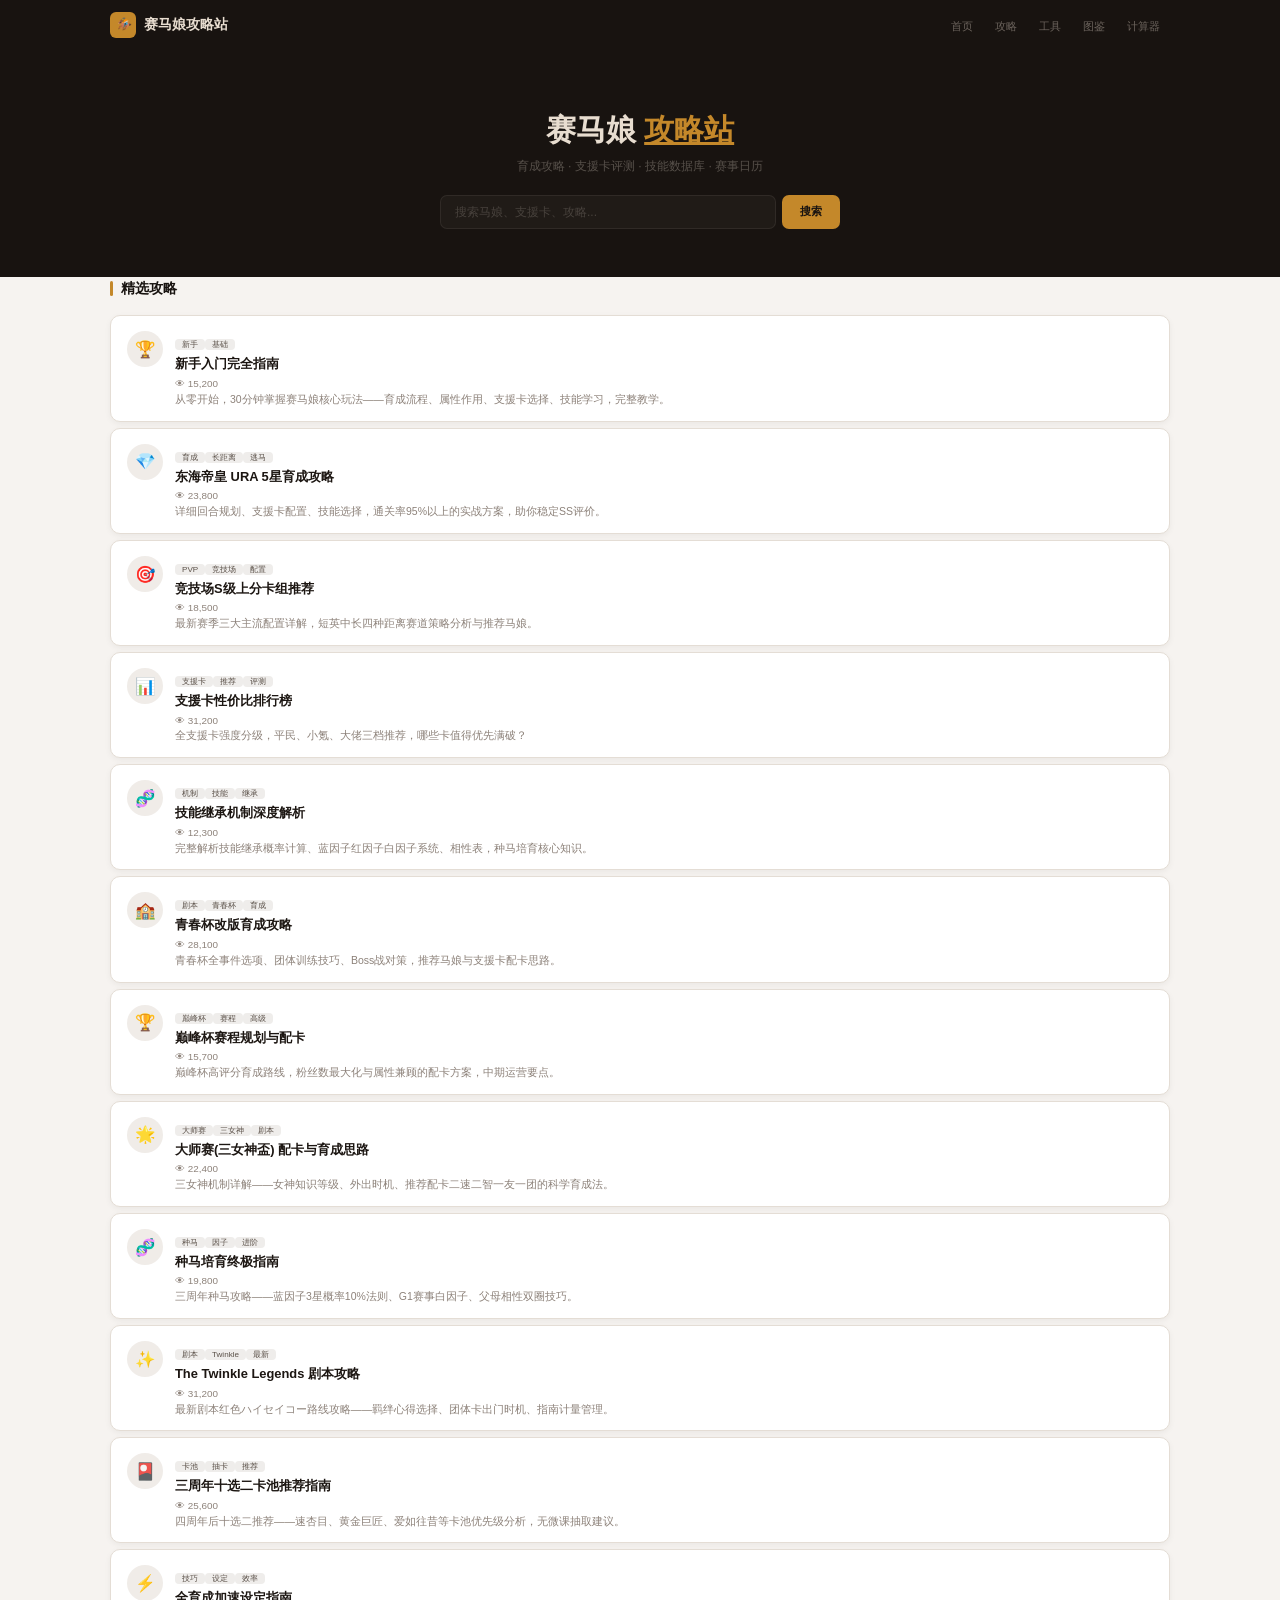
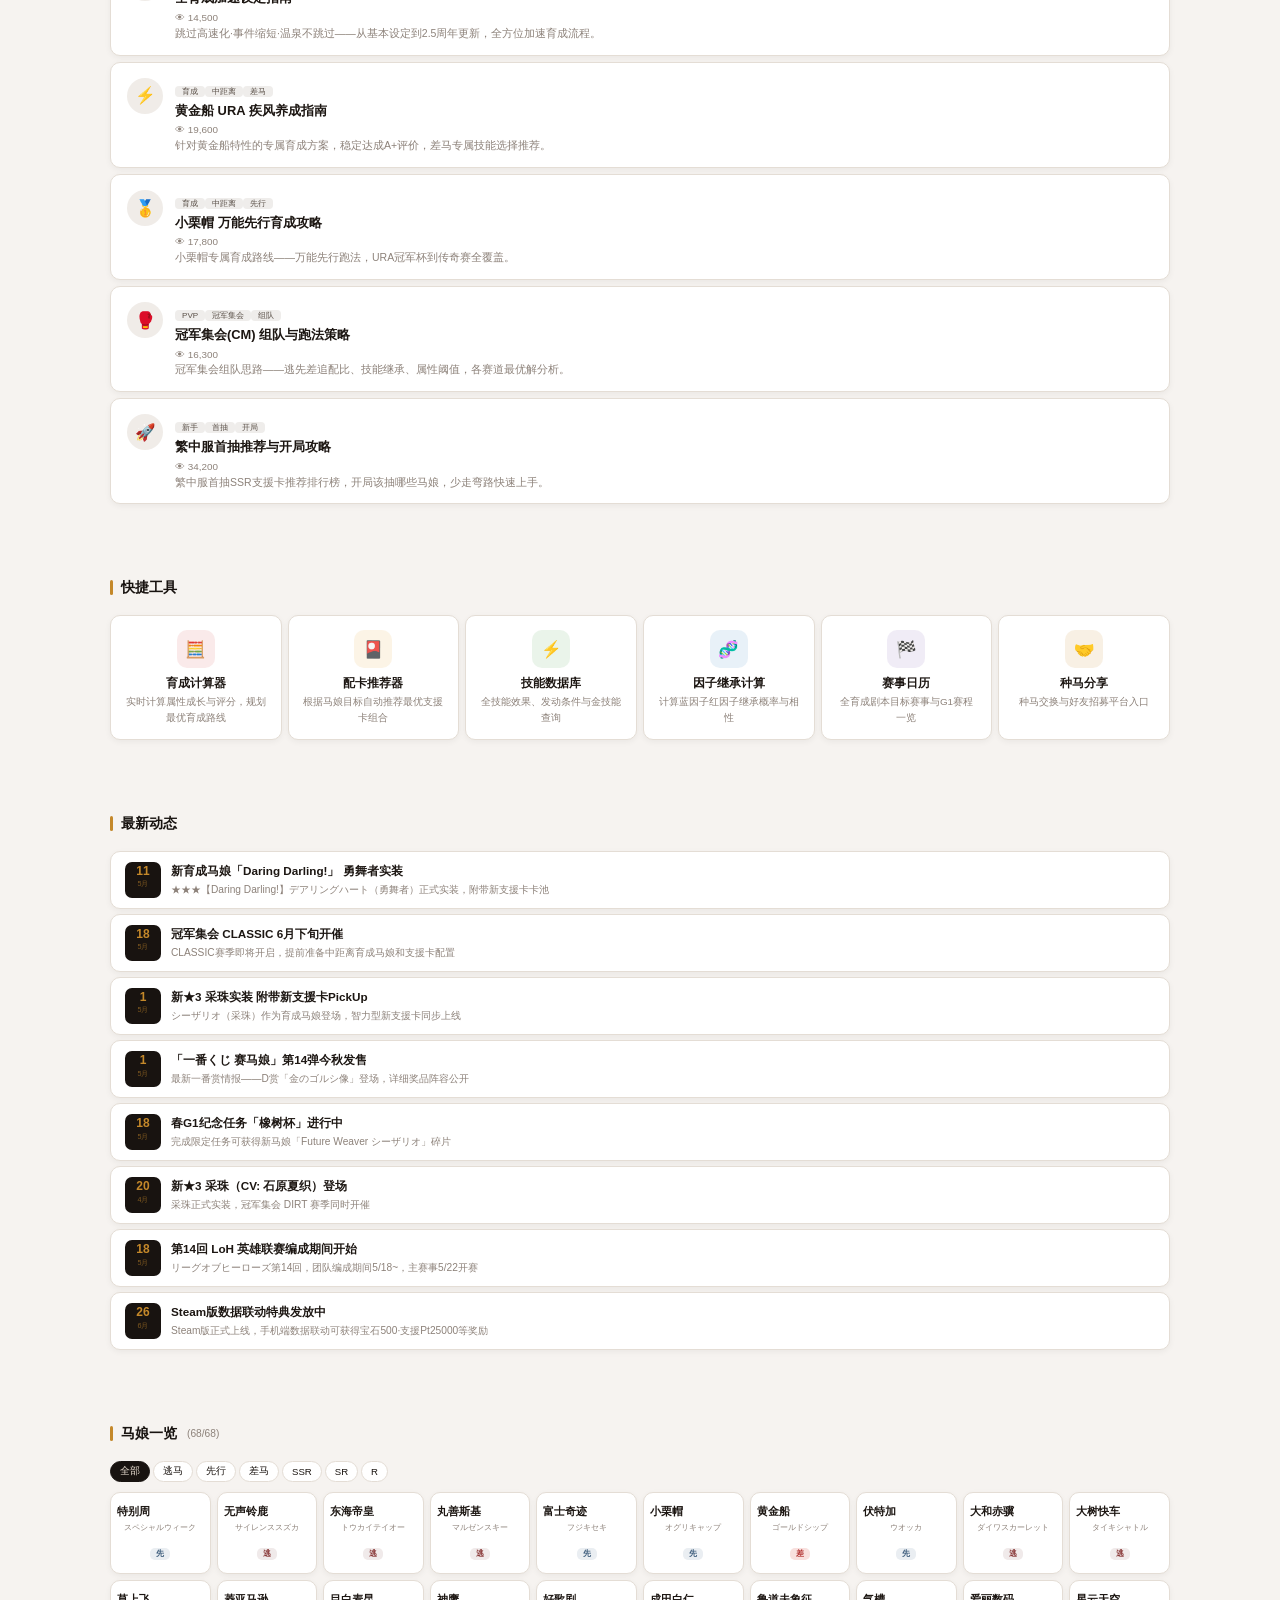
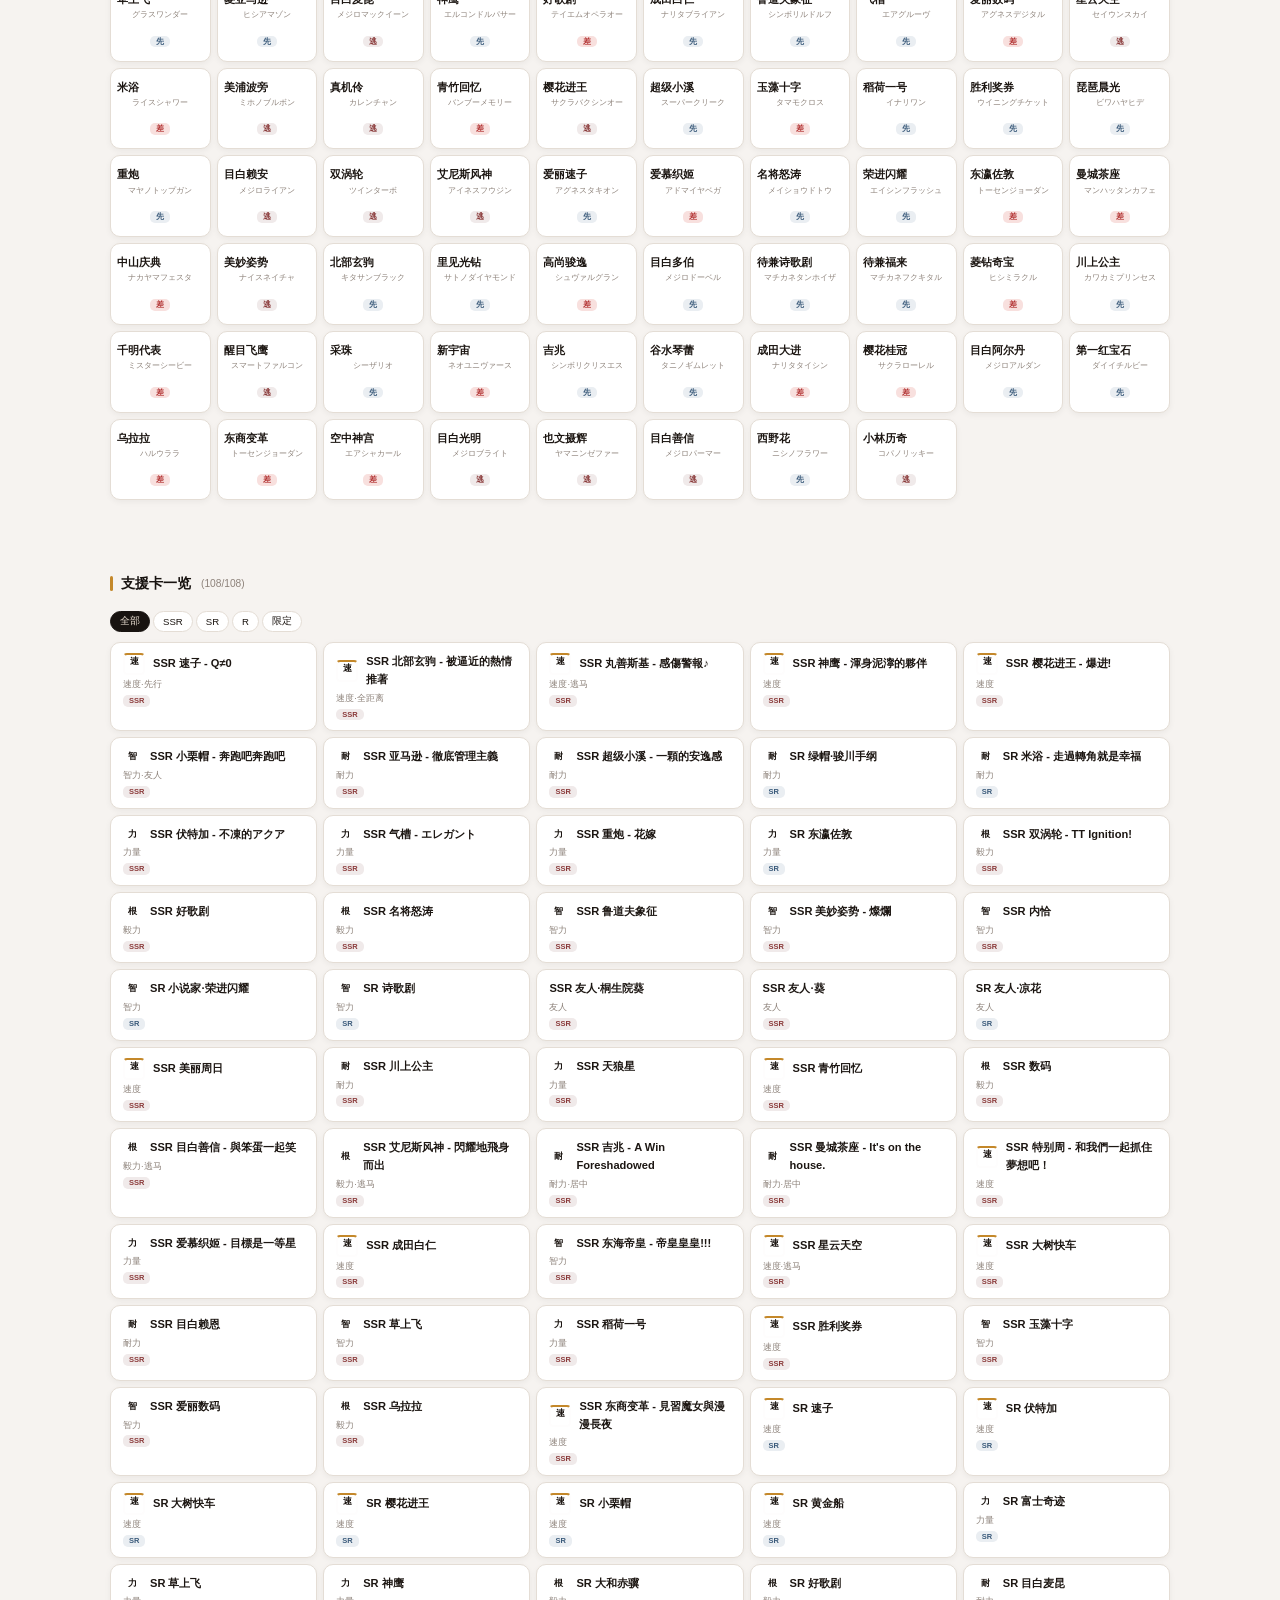
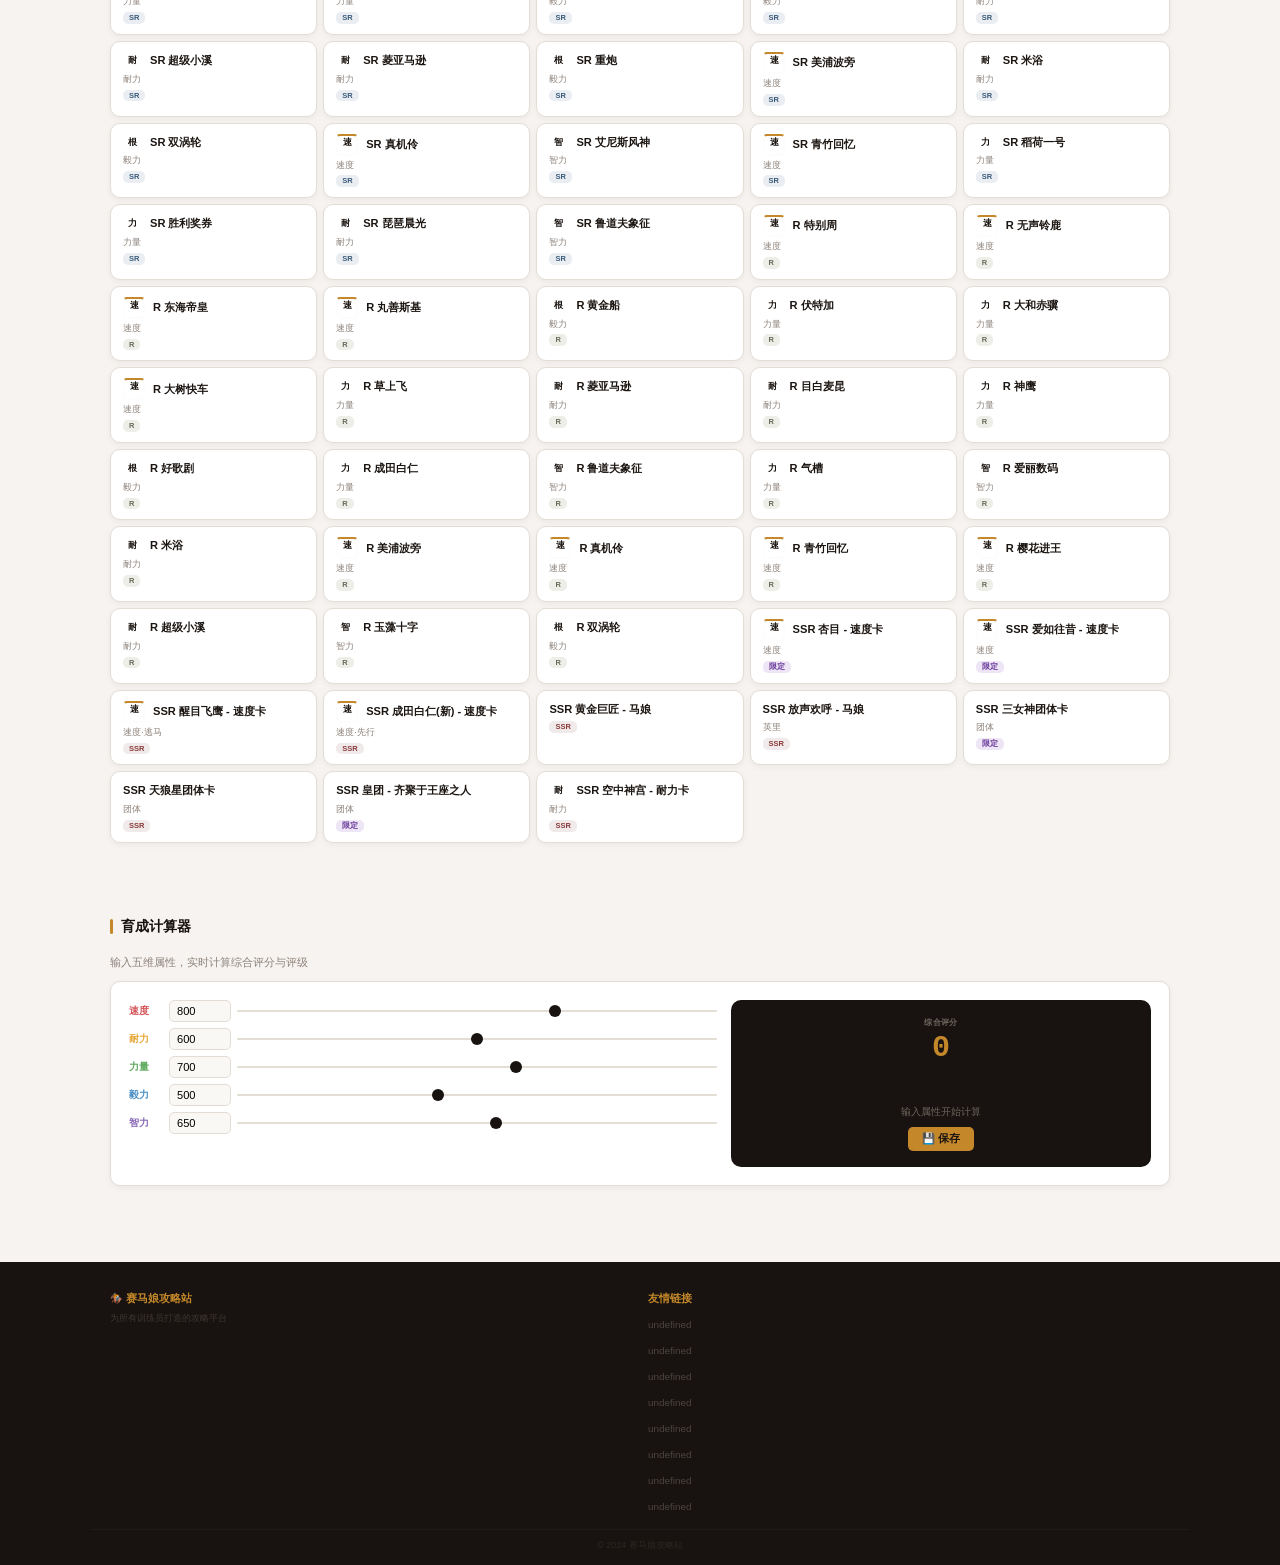
==== commit 4684d85c: "redesign: warm magazine style, no table grids, clean char cards" ====
--- a/index.html
+++ b/index.html
@@ -3,181 +3,164 @@
 <head>
 <meta charset="UTF-8">
 <meta name="viewport" content="width=device-width, initial-scale=1.0">
-<title>赛马娘攻略站 - UmaMusume Guide</title>
-<meta name="description" content="赛马娘Pretty Derby中文攻略站 - 育成攻略、支援卡评测、技能数据库、赛事日历">
+<title>赛马娘攻略站</title>
+<meta name="description" content="赛马娘Pretty Derby中文攻略站">
 <style>
 :root{
---bg:#f5f5f0;--card:#fff;--bd:#e2ddd6;--txt:#1a1410;--mtd:#8a8078;
---nv:#0c0a09;--gd:#c8922a;--ac:#1a1a2e;
---sp:#22c55e;--st:#eab308;--pw:#ef4444;--gu:#3b82f6;--in:#8b5cf6;
---r:12px;--s:0 2px 8px rgba(0,0,0,.06);--f:-apple-system,BlinkMacSystemFont,'Segoe UI','Hiragino Sans','Microsoft YaHei','PingFang SC',sans-serif;
+--bg:#f6f3f0;--cd:#fff;--bd:#e4ddd5;--tx:#1c1612;--mt:#8d827a;
+--nv:#181310;--gd:#c4882a;--ac:#222;
+--g1:#d4565a;--g2:#e8a838;--g3:#5ba85a;--g4:#4a8fc4;--g5:#8a6ab8;
+--r:10px;--s:0 2px 6px rgba(0,0,0,.05);--f:-apple-system,BlinkMacSystemFont,'Segoe UI','Hiragino Sans','Microsoft YaHei',sans-serif;
 }
 *{margin:0;padding:0;box-sizing:border-box}
 html{font-size:15px;scroll-behavior:smooth;-webkit-font-smoothing:antialiased}
-body{font-family:var(--f);background:var(--bg);color:var(--txt);line-height:1.6;overflow-x:hidden}
-
-/* HEADER */
-.nv{background:var(--nv);position:sticky;top:0;z-index:100}
-.ni{max-width:1100px;margin:0 auto;display:flex;align-items:center;justify-content:space-between;height:52px;padding:0 24px}
-.nv-l{display:flex;align-items:center;gap:10px;color:#e8ddd0;font-size:.92rem;font-weight:700;text-decoration:none}
-.nv-l .ic{width:28px;height:28px;background:var(--gd);border-radius:7px;display:flex;align-items:center;justify-content:center;font-size:.85rem;color:var(--nv);flex-shrink:0}
-.nv-m{display:flex;gap:2px;list-style:none}
-.nv-m a{padding:6px 12px;color:rgba(232,221,208,.45);font-size:.72rem;border-radius:6px;transition:.15s;text-decoration:none}
-.nv-m a:hover{color:#e8ddd0;background:rgba(232,221,208,.06)}
-.nv-m a.act{color:var(--gd)}
+body{font-family:var(--f);background:var(--bg);color:var(--tx);line-height:1.6}
+
+/* NAV */
+.hd{background:var(--nv);position:sticky;top:0;z-index:100}
+.hi{max-width:1100px;margin:0 auto;display:flex;align-items:center;justify-content:space-between;height:50px;padding:0 20px}
+.hl{display:flex;align-items:center;gap:8px;color:#e8ddd0;font-size:.9rem;font-weight:700;text-decoration:none}
+.hl i{width:26px;height:26px;background:var(--gd);border-radius:6px;display:flex;align-items:center;justify-content:center;font-size:.8rem;color:var(--nv);flex-shrink:0}
+.nm{display:flex;gap:2px;list-style:none}
+.nm a{padding:5px 10px;color:rgba(232,221,208,.4);font-size:.7rem;border-radius:5px;transition:.12s;text-decoration:none}
+.nm a:hover{color:#e8ddd0;background:rgba(232,221,208,.06)}
 .mb{display:none;flex-direction:column;gap:3px;background:none;border:none;cursor:pointer;padding:5px}
-.mb span{width:18px;height:2px;background:var(--gd);border-radius:2px;transition:.2s}
+.mb span{width:17px;height:2px;background:var(--gd);border-radius:2px}
 
 /* HERO */
-.he{position:relative;overflow:hidden;background:linear-gradient(160deg,#0c0a09 0%,#181512 40%,#201c17 70%,#0c0a09 100%);text-align:center;padding:70px 24px 60px}
-.he::before{content:'';position:absolute;inset:0;background:radial-gradient(ellipse at 25% 55%,rgba(200,146,42,.06) 0%,transparent 60%),radial-gradient(ellipse at 75% 45%,rgba(34,197,94,.04) 0%,transparent 55%);pointer-events:none}
-.he-i{position:relative;z-index:1;max-width:640px;margin:0 auto}
-.he-t{position:relative;display:inline-block}
-.he-t h1{font-size:2.6rem;font-weight:800;line-height:1.15;letter-spacing:-.5px;color:#e8ddd0;margin-bottom:4px}
-.he-t h1 em{font-style:normal;background:linear-gradient(135deg,var(--gd),#d4a84e);-webkit-background-clip:text;-webkit-text-fill-color:transparent}
-.he-t .b1{position:absolute;top:-12px;right:-20px;width:60px;height:60px;border-radius:50%;border:1.5px solid rgba(200,146,42,.15);pointer-events:none}
-.he-t .b2{position:absolute;bottom:-8px;left:-16px;width:32px;height:32px;border-radius:8px;border:1.5px solid rgba(34,197,94,.12);transform:rotate(15deg);pointer-events:none}
-.p1{font-size:.88rem;color:rgba(232,221,208,.35);margin-bottom:20px;max-width:440px;margin-left:auto;margin-right:auto}
-.sb{display:flex;max-width:420px;margin:0 auto;gap:6px;position:relative}
-.sb input{flex:1;padding:10px 16px;border-radius:8px;border:1px solid rgba(232,221,208,.1);background:rgba(232,221,208,.04);color:#e8ddd0;font-size:.82rem;outline:none;font-family:var(--f)}
+.he{background:var(--nv);padding:56px 20px 48px;text-align:center}
+.he h1{font-size:2rem;font-weight:800;color:#e8ddd0;margin-bottom:3px}
+.he h1 u{font-style:normal;color:var(--gd)}
+.he p{font-size:.82rem;color:rgba(232,221,208,.3);margin-bottom:18px}
+.sb{display:flex;max-width:400px;margin:0 auto;gap:6px;position:relative}
+.sb input{flex:1;padding:9px 14px;border-radius:7px;border:1px solid rgba(232,221,208,.08);background:rgba(232,221,208,.04);color:#e8ddd0;font-size:.8rem;outline:none;font-family:var(--f)}
 .sb input::placeholder{color:rgba(232,221,208,.2)}
-.sb input:focus{border-color:rgba(200,146,42,.5)}
-.sb button{padding:10px 22px;border-radius:8px;border:none;background:var(--gd);color:var(--nv);font-weight:600;cursor:pointer;font-size:.78rem;font-family:var(--f)}
-#sr{position:absolute;left:0;right:0;top:calc(100% + 4px);background:var(--card);border-radius:var(--r);display:none;overflow:hidden;box-shadow:0 12px 40px rgba(0,0,0,.3);text-align:left;z-index:50}
-.sr-i{padding:8px 14px;cursor:pointer;font-size:.8rem;border-bottom:1px solid var(--bd);color:var(--txt);display:flex;align-items:center;gap:6px}
+.sb input:focus{border-color:rgba(196,136,42,.4)}
+.sb button{padding:9px 18px;border-radius:7px;border:none;background:var(--gd);color:var(--nv);font-weight:600;cursor:pointer;font-size:.76rem;font-family:var(--f)}
+#sr{position:absolute;left:0;right:0;top:100%;margin-top:4px;background:var(--cd);border-radius:var(--r);display:none;overflow:hidden;box-shadow:0 8px 30px rgba(0,0,0,.3);text-align:left;z-index:50}
+.sr-i{padding:7px 12px;cursor:pointer;font-size:.78rem;border-bottom:1px solid var(--bd);color:var(--tx);display:flex;align-items:center;gap:5px}
 .sr-i:last-child{border-bottom:none}
 .sr-i:hover{background:#f8f6f2}
-.sr-i b{background:#fef5e7;color:#b87a10;padding:0 6px;border-radius:4px;font-size:.6rem;font-weight:600;flex-shrink:0}
-
-/* LAYOUT */
-.w{max-width:1100px;margin:0 auto;padding:0 24px}
-.sec{padding:44px 0}
+.sr-i b{background:#fef0d6;color:#a06810;padding:0 5px;border-radius:3px;font-size:.56rem;font-weight:600;flex-shrink:0}
+
+/* MAIN */
+.w{max-width:1100px;margin:0 auto;padding:0 20px}
+.sec{padding:36px 0}
 .sec:first-of-type{padding-top:0}
-.st{font-size:1.1rem;font-weight:700;margin-bottom:20px;display:flex;align-items:center;gap:10px;color:var(--nv)}
-.st .ln{width:3px;height:18px;background:var(--gd);border-radius:2px;flex-shrink:0}
-.st .cn{color:var(--mtd);font-size:.72rem;font-weight:400;margin-left:2px}
-
-/* GUIDES */
-.fg{display:flex;flex-direction:column;gap:8px}
-.fc{background:var(--card);border:1px solid var(--bd);border-radius:var(--r);overflow:hidden;transition:.2s;cursor:pointer;display:flex;box-shadow:var(--s)}
-.fc:hover{border-color:#d0c8be;box-shadow:0 6px 20px rgba(0,0,0,.08);transform:translateY(-1px)}
-.fc .fl{width:90px;min-height:80px;background:linear-gradient(145deg,var(--ac),#2a2540);display:flex;align-items:center;justify-content:center;font-size:1.8rem;flex-shrink:0}
-.fc .fr{padding:12px 16px;flex:1;display:flex;flex-direction:column;justify-content:center}
-.fc .fr .gt{display:flex;flex-wrap:wrap;gap:4px;margin-bottom:4px}
-.gtb{font-size:.56rem;font-weight:500;padding:2px 8px;border-radius:5px;background:#eef0f2;color:#4a5a6a}
-.fc .fr h3{font-size:.88rem;font-weight:600;margin-bottom:2px;color:var(--nv)}
-.fc .fr .mv{font-size:.68rem;color:var(--mtd);margin-bottom:3px}
-.fc .fr .ex{font-size:.73rem;color:var(--mtd);line-height:1.45}
-
-/* TOOLS */
-.tl{display:grid;grid-template-columns:repeat(auto-fill,minmax(200px,1fr));gap:8px}
-.tc{background:var(--card);border:1px solid var(--bd);border-radius:var(--r);padding:16px 18px;display:flex;align-items:center;gap:12px;cursor:pointer;transition:.2s;box-shadow:var(--s)}
-.tc:hover{border-color:#d0c8be;box-shadow:0 6px 20px rgba(0,0,0,.08);transform:translateY(-1px)}
-.tc .i{font-size:1.4rem;flex-shrink:0}
-.tc .ti{font-size:.78rem;font-weight:600;color:var(--nv);margin-bottom:2px}
-.tc .ds{font-size:.68rem;color:var(--mtd)}
+.sh{font-size:.95rem;font-weight:700;margin-bottom:16px;color:var(--nv);display:flex;align-items:center;gap:8px}
+.sh i{width:3px;height:15px;background:var(--gd);border-radius:2px;flex-shrink:0}
+.sh span{color:var(--mt);font-size:.68rem;font-weight:400;margin-left:2px}
+
+/* GUIDES - editorial list */
+.fg{display:flex;flex-direction:column;gap:6px}
+.fc{background:var(--cd);border:1px solid var(--bd);border-radius:var(--r);padding:14px 16px;transition:.15s;cursor:pointer;display:flex;gap:12px;box-shadow:var(--s)}
+.fc:hover{border-color:#d0c5ba}
+.fc .fl{width:36px;height:36px;border-radius:50%;background:#f0ece8;display:flex;align-items:center;justify-content:center;font-size:1.1rem;flex-shrink:0;margin-top:1px}
+.fc .fr{flex:1}
+.fc .fr .gt{display:flex;flex-wrap:wrap;gap:3px;margin-bottom:3px}
+.gb{font-size:.54rem;font-weight:500;padding:1px 7px;border-radius:4px;background:#efedeb;color:#5a5048}
+.fc .fr h3{font-size:.86rem;font-weight:600;color:var(--tx);margin-bottom:1px}
+.fc .fr .mv{font-size:.66rem;color:var(--mt)}
+.fc .fr .ex{font-size:.7rem;color:var(--mt);line-height:1.4}
+
+/* TOOLS - app icons */
+.tl{display:grid;grid-template-columns:repeat(auto-fill,minmax(170px,1fr));gap:6px}
+.tc{background:var(--cd);border:1px solid var(--bd);border-radius:var(--r);padding:14px;text-align:center;cursor:pointer;transition:.15s;box-shadow:var(--s)}
+.tc:hover{border-color:#d0c5ba;transform:translateY(-1px)}
+.tc .i{margin-bottom:6px}
+.tc .i b{display:inline-block;width:38px;height:38px;border-radius:10px;display:inline-flex;align-items:center;justify-content:center;font-size:1.1rem}
+.tc .ti{font-size:.78rem;font-weight:600;color:var(--tx);margin-bottom:1px}
+.tc .ds{font-size:.66rem;color:var(--mt)}
 
 /* NEWS */
-.nl{display:flex;flex-direction:column;gap:6px}
-.ni{background:var(--card);border:1px solid var(--bd);border-radius:var(--r);padding:12px 16px;display:flex;gap:12px;transition:.15s;box-shadow:var(--s)}
-.ni:hover{border-color:#d0c8be}
-.nd{flex-shrink:0;text-align:center;background:var(--nv);color:var(--gd);border-radius:8px;padding:4px 10px;min-width:40px;align-self:flex-start}
-.nd .d{font-size:.85rem;font-weight:700;line-height:1.2}
-.nd .m{font-size:.5rem;opacity:.6;text-transform:uppercase}
-.ni h4{font-size:.8rem;font-weight:600;color:var(--nv);margin-bottom:2px}
-.ni p{font-size:.7rem;color:var(--mtd)}
+.nl{display:flex;flex-direction:column;gap:5px}
+.ni{background:var(--cd);border:1px solid var(--bd);border-radius:var(--r);padding:10px 14px;display:flex;gap:10px;transition:.1s;box-shadow:var(--s)}
+.ni:hover{border-color:#d0c5ba}
+.nd{flex-shrink:0;text-align:center;background:var(--nv);color:var(--gd);border-radius:7px;padding:3px 8px;min-width:36px}
+.nd .d{font-size:.8rem;font-weight:700;line-height:1.1}
+.nd .m{font-size:.48rem;opacity:.6}
+.ni h4{font-size:.78rem;font-weight:600;color:var(--tx);margin-bottom:1px}
+.ni p{font-size:.68rem;color:var(--mt)}
 
 /* FILTERS */
-.fb{display:flex;flex-wrap:wrap;gap:4px;margin-bottom:12px}
-.fb button{padding:4px 10px;border-radius:14px;border:1px solid var(--bd);background:var(--card);color:var(--txt);font-size:.66rem;cursor:pointer;font-family:var(--f);transition:.12s}
-.fb button:hover{border-color:#d0c8be}
+.fb{display:flex;flex-wrap:wrap;gap:3px;margin-bottom:10px}
+.fb button{padding:3px 9px;border-radius:12px;border:1px solid var(--bd);background:var(--cd);color:var(--tx);font-size:.64rem;cursor:pointer;font-family:var(--f);transition:.1s}
 .fb button.on{background:var(--nv);color:#e8ddd0;border-color:var(--nv)}
 
-/* CHARACTERS */
-.cg{display:grid;grid-template-columns:repeat(auto-fill,minmax(140px,1fr));gap:8px}
-.cc{background:var(--card);border:1px solid var(--bd);border-radius:var(--r);padding:16px 10px 12px;text-align:center;transition:.2s;cursor:pointer;box-shadow:var(--s)}
-.cc:hover{border-color:#d0c8be;box-shadow:0 6px 16px rgba(0,0,0,.07);transform:translateY(-1px)}
-.cc .nm{font-size:.82rem;font-weight:600;color:var(--nv);margin-bottom:2px}
-.cc .jp{font-size:.58rem;color:var(--mtd);margin-bottom:8px}
-.cc .bs{display:flex;flex-direction:column;gap:2px;margin-bottom:8px}
-.cc .bs>div{display:flex;align-items:center;gap:5px;font-size:.54rem;color:var(--mtd)}
-.cc .bs>div .bl{height:3px;background:var(--bd);border-radius:2px;flex:1;overflow:hidden}
-.cc .bs>div .bl .bf{height:100%;border-radius:2px}
-.cc .tg{display:flex;flex-wrap:wrap;justify-content:center;gap:3px}
-.cc .tg b{font-size:.54rem;font-weight:600;padding:2px 7px;border-radius:6px;display:inline-block;line-height:1.5}
+/* CHARACTERS - clean cards, no bars */
+.cg{display:grid;grid-template-columns:repeat(auto-fill,minmax(100px,1fr));gap:6px}
+.cc{background:var(--cd);border:1px solid var(--bd);border-radius:var(--r);padding:10px 6px;text-align:center;cursor:pointer;transition:.15s;box-shadow:var(--s)}
+.cc:hover{border-color:#d0c5ba;transform:translateY(-1px)}
+.cc .nm{font-size:.72rem;font-weight:600;color:var(--tx);margin-bottom:1px}
+.cc .jp{font-size:.52rem;color:var(--mt);margin-bottom:5px}
+.cc .tg b{font-size:.5rem;font-weight:600;padding:1px 6px;border-radius:5px;display:inline-block;line-height:1.3}
+.cc .tg .bt{padding:1px 6px;border-radius:5px;font-size:.5rem;font-weight:600;display:inline-block;line-height:1.3}
+.ac{display:flex;gap:2px;justify-content:center;flex-wrap:wrap}
+.ac b{width:10px;height:10px;border-radius:3px}
 
 /* SUPPORTS */
-.sg{display:grid;grid-template-columns:repeat(auto-fill,minmax(200px,1fr));gap:8px}
-.sc{background:var(--card);border:1px solid var(--bd);border-radius:var(--r);padding:12px 14px;transition:.2s;cursor:pointer;box-shadow:var(--s)}
-.sc:hover{border-color:#d0c8be;box-shadow:0 6px 16px rgba(0,0,0,.07);transform:translateY(-1px)}
-.sc .nm{font-size:.78rem;font-weight:600;color:var(--nv);margin-bottom:2px;display:flex;align-items:center;gap:5px}
-.sc .mt{font-size:.64rem;color:var(--mtd);margin-bottom:4px}
-.sc .tg{display:flex;flex-wrap:wrap;gap:3px}
-.sc .tg b{font-size:.54rem;font-weight:600;padding:2px 7px;border-radius:6px;display:inline-block;line-height:1.5}
+.sg{display:grid;grid-template-columns:repeat(auto-fill,minmax(180px,1fr));gap:6px}
+.sc{background:var(--cd);border:1px solid var(--bd);border-radius:var(--r);padding:10px 12px;cursor:pointer;transition:.15s;box-shadow:var(--s)}
+.sc:hover{border-color:#d0c5ba}
+.sc .nm{font-size:.74rem;font-weight:600;color:var(--tx);margin-bottom:2px;display:flex;align-items:center;gap:5px}
+.sc .mt{font-size:.62rem;color:var(--mt);margin-bottom:3px}
+.sc .tg{display:flex;flex-wrap:wrap;gap:2px}
+.sc .tg b{font-size:.5rem;font-weight:600;padding:1px 6px;border-radius:5px;display:inline-block;line-height:1.3}
 
 /* TAG COLORS */
-.t-sp{background:#e6f7ed;color:#15803d}.t-st{background:#fef7e0;color:#b87a10}.t-pw{background:#fde8e8;color:#b91c1c}.t-gu{background:#e8f0fe;color:#1a56db}.t-in{background:#f3ebff;color:#6d28d9}
-.t-es{background:#e8f0fe;color:#1a5c9e}.t-ds{background:#fde0d8;color:#b13030}.t-ch{background:#eeeaf6;color:#5a4a7a}.t-zh{background:#fef7e0;color:#a07016}
-.b-sp{background:var(--sp)}.b-st{background:var(--st)}.b-pw{background:var(--pw)}.b-gu{background:var(--gu)}.b-in{background:var(--in)}
+.tg .sp{background:#e6f0e6;color:#1a7a3a}.tg .st{background:#faf0d6;color:#a07010}.tg .pw{background:#f8e0de;color:#b13030}.tg .gu{background:#e0eaf6;color:#1a5a9a}.tg .in{background:#eee6f6;color:#6a3a9a}
+.tg .ss{background:#f0eaea;color:#8a3a3a}.tg .sr{background:#eaeef2;color:#3a5a7a}.tg .r{background:#eeeee8;color:#6a6a5a}
+.sc .tg .sp{background:#e6f0e6;color:#1a7a3a}.sc .tg .st{background:#faf0d6;color:#a07010}.sc .tg .pw{background:#f8e0de;color:#b13030}.sc .tg .gu{background:#e0eaf6;color:#1a5a9a}.sc .tg .in{background:#eee6f6;color:#6a3a9a}
+.sc .tg .ss{background:#f0eaea;color:#8a3a3a}.sc .tg .sr{background:#eaeef2;color:#3a5a7a}.sc .tg .r{background:#eeeee8;color:#6a6a5a}
+.bs{background:var(--g1)}.bt{background:var(--g2)}.bp{background:var(--g3)}.bg{background:var(--g4)}.bi{background:var(--g5)}
 
 /* CALC */
-.cw{display:grid;grid-template-columns:1.6fr 1fr;gap:16px;background:var(--card);border:1px solid var(--bd);border-radius:var(--r);padding:20px;box-shadow:var(--s)}
-.cg2{display:grid;grid-template-columns:1fr;gap:8px}
-.cgi{display:flex;flex-direction:column;gap:2px}
-.cgi label{font-size:.7rem;font-weight:600;display:flex;align-items:center;gap:4px;color:var(--nv)}
-.cgi .ir{display:flex;gap:8px;align-items:center}
-.cgi input[type=number]{padding:5px 8px;border:1px solid var(--bd);border-radius:6px;background:#faf8f5;font-size:.76rem;font-family:var(--f);outline:none;width:70px}
-.cgi input[type=number]:focus{border-color:var(--gd)}
-.cgi input[type=range]{flex:1;height:3px;-webkit-appearance:none;background:var(--bd);border-radius:3px;outline:none}
-.cgi input[type=range]::-webkit-slider-thumb{-webkit-appearance:none;width:14px;height:14px;border-radius:50%;background:var(--nv);cursor:pointer;border:2px solid #fff;box-shadow:0 1px 4px rgba(0,0,0,.15)}
-.rp{background:linear-gradient(145deg,var(--nv),#1f1b16);border-radius:var(--r);padding:20px;text-align:center;display:flex;flex-direction:column;gap:4px;align-items:center;color:#e8ddd0}
-.rp .l{font-size:.6rem;text-transform:uppercase;opacity:.4;font-weight:600;letter-spacing:.5px}
-.rp .n{font-size:2.2rem;font-weight:800;font-family:monospace;line-height:1;color:var(--gd)}
-.rp .sr{font-size:.88rem}
-.rp .gr{font-size:.8rem;font-weight:600}
-.rp .tp{font-size:.7rem;opacity:.45}
-.btn{padding:6px 16px;border-radius:6px;border:none;background:var(--gd);color:var(--nv);font-weight:600;cursor:pointer;font-size:.72rem;font-family:var(--f);margin-top:6px;transition:.15s}
-.btn:hover{background:#d4a84e}
+.cw{display:grid;grid-template-columns:1.4fr 1fr;gap:14px;background:var(--cd);border:1px solid var(--bd);border-radius:var(--r);padding:18px;box-shadow:var(--s)}
+.cs{display:flex;flex-direction:column;gap:6px}
+.ci{display:flex;align-items:center;gap:6px}
+.ci label{font-size:.68rem;font-weight:600;width:34px;flex-shrink:0;color:var(--tx)}
+.ci input[type=number]{padding:4px 7px;border:1px solid var(--bd);border-radius:5px;background:#faf8f5;font-size:.74rem;font-family:var(--f);outline:none;width:62px}
+.ci input[type=number]:focus{border-color:var(--gd)}
+.ci input[type=range]{flex:1;height:2px;-webkit-appearance:none;background:var(--bd);border-radius:2px;outline:none}
+.ci input[type=range]::-webkit-slider-thumb{-webkit-appearance:none;width:12px;height:12px;border-radius:50%;background:var(--nv);cursor:pointer}
+.rs{background:var(--nv);border-radius:var(--r);padding:16px;text-align:center;display:flex;flex-direction:column;gap:3px;align-items:center;color:#e8ddd0}
+.rs .rl{font-size:.56rem;opacity:.4;font-weight:600;letter-spacing:.4px}
+.rs .rn{font-size:2rem;font-weight:800;font-family:monospace;line-height:1;color:var(--gd)}
+.rs .rs{font-size:.8rem}
+.rs .rg{font-size:.76rem;font-weight:600}
+.rs .rp{font-size:.66rem;opacity:.4}
+.btn{padding:5px 14px;border-radius:5px;border:none;background:var(--gd);color:var(--nv);font-weight:600;cursor:pointer;font-size:.7rem;font-family:var(--f);margin-top:4px}
 
 /* FOOTER */
-.ftr{background:var(--nv);color:rgba(232,221,208,.35);padding:32px 0 16px;margin-top:48px}
-.ft{display:grid;grid-template-columns:repeat(auto-fit,minmax(140px,1fr));gap:20px;margin-bottom:12px}
-.ftr h3{font-size:.74rem;color:var(--gd);margin-bottom:6px}
-.ftr ul{list-style:none}
-.ftr ul li{margin-bottom:3px}
-.ftr a{color:rgba(232,221,208,.3);font-size:.68rem;text-decoration:none;transition:.12s}
-.ftr a:hover{color:#e8ddd0}
-.cy{text-align:center;font-size:.62rem;color:rgba(232,221,208,.12);border-top:1px solid rgba(232,221,208,.05);padding-top:10px}
-
-/* BACK TO TOP */
-#tb{position:fixed;bottom:24px;right:24px;width:34px;height:34px;border-radius:50%;border:none;background:var(--card);color:var(--nv);font-size:.82rem;cursor:pointer;display:none;z-index:99;box-shadow:0 2px 10px rgba(0,0,0,.1);transition:.15s}
+.ft{background:var(--nv);color:rgba(232,221,208,.3);padding:28px 0 12px;margin-top:40px}
+.fi{max-width:1100px;margin:0 auto;padding:0 20px;display:grid;grid-template-columns:repeat(auto-fit,minmax(130px,1fr));gap:16px;margin-bottom:10px}
+.ft h3{font-size:.7rem;color:var(--gd);margin-bottom:5px}
+.ft ul{list-style:none}
+.ft ul li{margin-bottom:2px}
+.ft a{color:rgba(232,221,208,.25);font-size:.66rem;text-decoration:none}
+.ft a:hover{color:#e8ddd0}
+.cy{text-align:center;font-size:.6rem;color:rgba(232,221,208,.1);border-top:1px solid rgba(232,221,208,.04);padding-top:8px;max-width:1100px;margin:0 auto;padding-left:20px;padding-right:20px}
+
+#tb{position:fixed;bottom:20px;right:20px;width:32px;height:32px;border-radius:50%;border:none;background:var(--cd);color:var(--nv);font-size:.78rem;cursor:pointer;display:none;z-index:99;box-shadow:0 2px 8px rgba(0,0,0,.08)}
 #tb:hover{background:var(--nv);color:var(--gd)}
-#ld{position:fixed;inset:0;background:var(--nv);display:flex;align-items:center;justify-content:center;z-index:9999;transition:opacity .4s;pointer-events:none;opacity:0}
-.sp{width:24px;height:24px;border:2px solid rgba(232,221,208,.08);border-top-color:var(--gd);border-radius:50%;animation:spin .7s linear infinite}
+#ld{position:fixed;inset:0;background:var(--nv);display:flex;align-items:center;justify-content:center;z-index:9999;opacity:0;pointer-events:none;transition:opacity .3s}
+.sp{width:22px;height:22px;border:2px solid rgba(232,221,208,.06);border-top-color:var(--gd);border-radius:50%;animation:spin .7s linear infinite}
 @keyframes spin{to{transform:rotate(360deg)}}
 
-/* RESPONSIVE */
 @media(max-width:768px){
-.nv-m{position:fixed;top:52px;left:0;right:0;background:var(--nv);flex-direction:column;padding:4px 0;transform:translateY(-120%);z-index:99;border-bottom:1px solid rgba(232,221,208,.06)}
-.nv-m.open{transform:translateY(0)}
-.nv-m a{padding:10px 20px}
+.nm{position:fixed;top:50px;left:0;right:0;background:var(--nv);flex-direction:column;padding:4px 0;transform:translateY(-120%);z-index:99}
+.nm.open{transform:translateY(0)}
+.nm a{padding:8px 18px}
 .mb{display:flex}
-.he{padding:52px 20px 44px}
-.he-t h1{font-size:1.9rem}
+.he{padding:44px 16px 36px}
+.he h1{font-size:1.6rem}
 .cw{grid-template-columns:1fr}
-.fc{flex-direction:column}
-.fc .fl{width:100%;min-height:60px;font-size:1.4rem}
-.cg{grid-template-columns:repeat(auto-fill,minmax(120px,1fr))}
 }
 @media(max-width:480px){
 html{font-size:14px}
-.he{padding:40px 16px 32px}
-.he-t h1{font-size:1.6rem}
-.w{padding:0 16px}
-.sec{padding:32px 0}
-.tl{grid-template-columns:1fr}
+.he h1{font-size:1.4rem}
+.cg{grid-template-columns:repeat(auto-fill,minmax(85px,1fr))}
 .sg{grid-template-columns:1fr}
-.cg{grid-template-columns:1fr 1fr}
 }
 </style>
 </head>
@@ -185,10 +168,10 @@
 
 <div id="ld"><div class="sp"></div></div>
 
-<div class="nv">
-<div class="ni">
-<a class="nv-l" href="#home"><div class="ic">🏇</div>赛马娘攻略站</a>
-<ul class="nv-m" id="nv">
+<div class="hd">
+<div class="hi">
+<a class="hl" href="#home"><i>🏇</i>赛马娘攻略站</a>
+<ul class="nm" id="nv">
 <li><a href="#home">首页</a></li>
 <li><a href="#guides">攻略</a></li>
 <li><a href="#tools">工具</a></li>
@@ -200,66 +183,61 @@
 </div>
 
 <div class="he" id="home">
-<div class="he-i">
-<div class="he-t">
-<h1>赛马娘 <em>攻略站</em></h1>
-<div class="b1"></div><div class="b2"></div>
-</div>
-<p class="p1">育成攻略 · 支援卡评测 · 技能数据库 · 赛事日历 · 为所有训练员打造</p>
+<h1>赛马娘 <u>攻略站</u></h1>
+<p>育成攻略 · 支援卡评测 · 技能数据库 · 赛事日历</p>
 <div class="sb">
 <input type="search" id="si" placeholder="搜索马娘、支援卡、攻略..." autocomplete="off">
 <button id="sbtn">搜索</button>
 </div>
 <div id="sr"></div>
 </div>
-</div>
 
 <div class="w">
 
 <section class="sec" id="guides">
-<div class="st"><span class="ln"></span>精选攻略</div>
+<div class="sh"><i></i>精选攻略</div>
 <div class="fg" id="fg"></div>
 </section>
 
 <section class="sec" id="tools">
-<div class="st"><span class="ln"></span>快捷工具</div>
+<div class="sh"><i></i>快捷工具</div>
 <div class="tl" id="tl"></div>
 </section>
 
 <section class="sec" id="news">
-<div class="st"><span class="ln"></span>最新动态</div>
+<div class="sh"><i></i>最新动态</div>
 <div class="nl" id="nl"></div>
 </section>
 
 <section class="sec" id="chars">
-<div class="st"><span class="ln"></span>马娘一览 <span class="cn" id="cCt"></span></div>
+<div class="sh"><i></i>马娘一览 <span id="cCt"></span></div>
 <div class="fb" id="cf"></div>
 <div class="cg" id="cg"></div>
 </section>
 
 <section class="sec" id="supps">
-<div class="st"><span class="ln"></span>支援卡一览 <span class="cn" id="sCt"></span></div>
+<div class="sh"><i></i>支援卡一览 <span id="sCt"></span></div>
 <div class="fb" id="kf"></div>
 <div class="sg" id="sg"></div>
 </section>
 
 <section class="sec" id="calc">
-<div class="st"><span class="ln"></span>育成计算器</div>
-<p style="color:var(--mtd);font-size:.76rem;margin-bottom:12px">输入五维属性，实时计算综合评分与评级</p>
+<div class="sh"><i></i>育成计算器</div>
+<p style="color:var(--mt);font-size:.74rem;margin-bottom:10px">输入五维属性，实时计算综合评分与评级</p>
 <div class="cw">
-<div class="cg2">
-<div class="cgi"><label><b style="color:var(--sp)">●</b> 速度</label><div class="ir"><input type="number" id="sp" min="0" max="1200" value="800"><input type="range" id="spR" min="0" max="1200" value="800"></div></div>
-<div class="cgi"><label><b style="color:var(--st)">●</b> 耐力</label><div class="ir"><input type="number" id="sk" min="0" max="1200" value="600"><input type="range" id="skR" min="0" max="1200" value="600"></div></div>
-<div class="cgi"><label><b style="color:var(--pw)">●</b> 力量</label><div class="ir"><input type="number" id="po" min="0" max="1200" value="700"><input type="range" id="poR" min="0" max="1200" value="700"></div></div>
-<div class="cgi"><label><b style="color:var(--gu)">●</b> 毅力</label><div class="ir"><input type="number" id="gu" min="0" max="1200" value="500"><input type="range" id="guR" min="0" max="1200" value="500"></div></div>
-<div class="cgi"><label><b style="color:var(--in)">●</b> 智力</label><div class="ir"><input type="number" id="it" min="0" max="1200" value="650"><input type="range" id="itR" min="0" max="1200" value="650"></div></div>
-</div>
-<div class="rp">
-<div class="l">综合评分</div>
-<div class="n" id="ts">0</div>
-<div class="sr" id="sd"></div>
-<div class="gr" id="gd"></div>
-<div class="tp" id="stp">输入属性开始计算</div>
+<div class="cs">
+<div class="ci"><label style="color:var(--g1)">速度</label><input type="number" id="sp" min="0" max="1200" value="800"><input type="range" id="spR" min="0" max="1200" value="800"></div>
+<div class="ci"><label style="color:var(--g2)">耐力</label><input type="number" id="sk" min="0" max="1200" value="600"><input type="range" id="skR" min="0" max="1200" value="600"></div>
+<div class="ci"><label style="color:var(--g3)">力量</label><input type="number" id="po" min="0" max="1200" value="700"><input type="range" id="poR" min="0" max="1200" value="700"></div>
+<div class="ci"><label style="color:var(--g4)">毅力</label><input type="number" id="gu" min="0" max="1200" value="500"><input type="range" id="guR" min="0" max="1200" value="500"></div>
+<div class="ci"><label style="color:var(--g5)">智力</label><input type="number" id="it" min="0" max="1200" value="650"><input type="range" id="itR" min="0" max="1200" value="650"></div>
+</div>
+<div class="rs">
+<div class="rl">综合评分</div>
+<div class="rn" id="ts">0</div>
+<div class="rs" id="sd"></div>
+<div class="rg" id="gd"></div>
+<div class="rp" id="stp">输入属性开始计算</div>
 <button class="btn" id="sv">💾 保存</button>
 </div>
 </div>
@@ -267,14 +245,12 @@
 
 </div>
 
-<div class="ftr">
-<div class="w">
 <div class="ft">
-<div><h3>🏇 赛马娘攻略站</h3><p style="color:rgba(232,221,208,.2);font-size:.65rem">为所有训练员打造的攻略平台</p></div>
+<div class="fi">
+<div><h3>🏇 赛马娘攻略站</h3><p style="color:rgba(232,221,208,.18);font-size:.62rem">为所有训练员打造的攻略平台</p></div>
 <div><h3>友情链接</h3><ul id="fl"></ul></div>
 </div>
 <div class="cy">© 2024 赛马娘攻略站</div>
-</div>
 </div>
 
 <button id="tb">⬆</button>
@@ -293,18 +269,16 @@
 
 function $(id){return document.getElementById(id)}
 function at(t){return t||[]}
-function tc(ta){var t=ta||[];for(var i=0;i<t.length;i++){if(t[i]=='逃马')return't-es';if(t[i]=='先行')return't-ch';if(t[i]=='差马')return't-ds';if(t[i]=='追马')return't-in';if(t[i]=='速度')return't-sp';if(t[i]=='耐力')return't-st';if(t[i]=='力量')return't-pw';if(t[i]=='毅力')return't-gu';if(t[i]=='智力')return't-in'}return't-sp'}
+function tc(ta){var t=ta||[];for(var i=0;i<t.length;i++){if(t[i]=='逃马')return'ss';if(t[i]=='先行')return'sr';if(t[i]=='差马')return'pw';if(t[i]=='追马')return'in';if(t[i]=='速度')return'sp';if(t[i]=='耐力')return'st';if(t[i]=='力量')return'pw';if(t[i]=='毅力')return'gu';if(t[i]=='智力')return'in'}return'sp'}
 function tn(ta){var t=ta||[];for(var i=0;i<t.length;i++){if(t[i]=='逃马')return'逃';if(t[i]=='先行')return'先';if(t[i]=='差马')return'差';if(t[i]=='追马')return'追';if(t[i]=='速度')return'速';if(t[i]=='耐力')return'耐';if(t[i]=='力量')return'力';if(t[i]=='毅力')return'根';if(t[i]=='智力')return'智'}return''}
-function bk(k){var m={sp:'b-sp',sk:'b-st',po:'b-pw',gu:'b-gu',it:'b-in'};return m[k]||'b-sp'}
-function _s(){return[Math.floor(Math.random()*201)+600,Math.floor(Math.random()*151)+400,Math.floor(Math.random()*151)+400,Math.floor(Math.random()*151)+300,Math.floor(Math.random()*151)+400]}
 
 function render(){
-var tl=(C.tools||F.tools||[]),th='';
-for(var i=0;i<tl.length;i++){var t=tl[i];th+='<div class="tc"><div class="i">'+t.i+'</div><div><div class="t">'+t.t+'</div><div class="d">'+(t.d||'')+'</div></div></div>'}
+var tl=(C.tools||F.tools||[]),th='',ic=['#d4565a','#e8a838','#5ba85a','#4a8fc4','#8a6ab8','#c4882a'];
+for(var i=0;i<tl.length;i++){var t=tl[i];th+='<div class="tc"><div class="i"><b style="background:'+ic[i%ic.length]+'20;color:'+ic[i%ic.length]+'">'+t.i+'</b></div><div class="ti">'+t.t+'</div><div class="ds">'+(t.d||'')+'</div></div>'}
 $('tl').innerHTML=th;
 
 var gl=(C.guides||F.guides||[]),gh='';
-for(var i=0;i<gl.length;i++){var g=gl[i],gt='';if(g.ta){for(var j=0;j<g.ta.length;j++)gt+='<span class="gtb">'+g.ta[j]+'</span>'}
+for(var i=0;i<gl.length;i++){var g=gl[i],gt='';if(g.ta){for(var j=0;j<g.ta.length;j++)gt+='<span class="gb">'+g.ta[j]+'</span>'}
 gh+='<div class="fc"><div class="fl">'+(g.i||'📖')+'</div><div class="fr">'+gt+'<h3>'+g.t+'</h3><div class="mv">👁 '+(g.v||0).toLocaleString()+'</div><div class="ex">'+g.e+'</div></div></div>'}
 $('fg').innerHTML=gh;
 
@@ -334,10 +308,8 @@
 var cfb=$('cf').querySelectorAll('button');
 for(var i=0;i<cfb.length;i++){cfb[i].onclick=function(b){return function(){var a=$('cf').querySelectorAll('button');for(var j=0;j<a.length;j++)a[j].classList.remove('on');b.classList.add('on');CF=b.getAttribute('data-v');rc()}}(cfb[i])}
 var h='';
-for(var i=0;i<fh.length;i++){var c=fh[i],rr=_s(),nm=tn(c.ta),cl=tc(c.ta);
-h+='<div class="cc"><div class="nm">'+c.n+'</div><div class="jp">'+(c.jp||'')+'</div><div class="bs">';
-['sp','sk','po','gu','it'].forEach(function(k,idx){h+='<div><span style="width:10px;text-align:right;font-size:.52rem;color:#aaa;flex-shrink:0">['+['速','耐','力','根','智'][idx]+']</span><div class="bl"><div class="bf '+bk(k)+'" style="width:'+(rr[idx]/12)+'%"></div></div><span style="width:18px;text-align:right;font-size:.52rem;color:#aaa;flex-shrink:0">'+rr[idx]+'</span></div>'});
-h+='</div><div class="tg">'+(nm?'<b class="'+cl+'">'+nm+'</b>':'')+'</div></div>'}
+for(var i=0;i<fh.length;i++){var c=fh[i],nm=tn(c.ta),cl=tc(c.ta);
+h+='<div class="cc"><div class="nm">'+c.n+'</div><div class="jp">'+(c.jp||'')+'</div><div class="tg">'+(nm?'<b class="'+cl+'">'+nm+'</b>':'')+'</div></div>'}
 $('cg').innerHTML=h;
 }
 
@@ -358,7 +330,7 @@
 var h='';
 for(var i=0;i<fh.length;i++){var s=fh[i],nm=tn(s.ta),cl=tc(s.ta),attr=[],rar='';
 for(var j=0;j<at(s.ta).length;j++){var t=at(s.ta)[j];if(['SSR','SR','R','限定'].indexOf(t)===-1)attr.push(t);else rar=t}
-h+='<div class="sc"><div class="nm">'+(nm?'<b class="'+cl+'" style="font-size:.64rem;padding:1px 5px;border-radius:4px;margin-right:3px;display:inline-block;line-height:1.4">'+nm+'</b>':'')+s.n+'</div><div class="mt">'+(attr.join('·')||'')+'</div><div class="tg">'+(rar?'<b class="'+(rar=='SSR'?'t-sp':rar=='SR'?'t-st':rar=='R'?'t-gu':'t-in')+'">'+rar+'</b>':'')+'</div></div>'}
+h+='<div class="sc"><div class="nm">'+(nm?'<b class="'+cl+'" style="font-size:.6rem;padding:1px 5px;border-radius:4px;margin-right:3px;display:inline-block;line-height:1.3">'+nm+'</b>':'')+s.n+'</div><div class="mt">'+(attr.join('·')||'')+'</div><div class="tg">'+(rar?'<b class="'+(rar=='SSR'?'ss':rar=='SR'?'sr':rar=='R'?'r':'in')+'">'+rar+'</b>':'')+'</div></div>'}
 $('sg').innerHTML=h;
 }
 
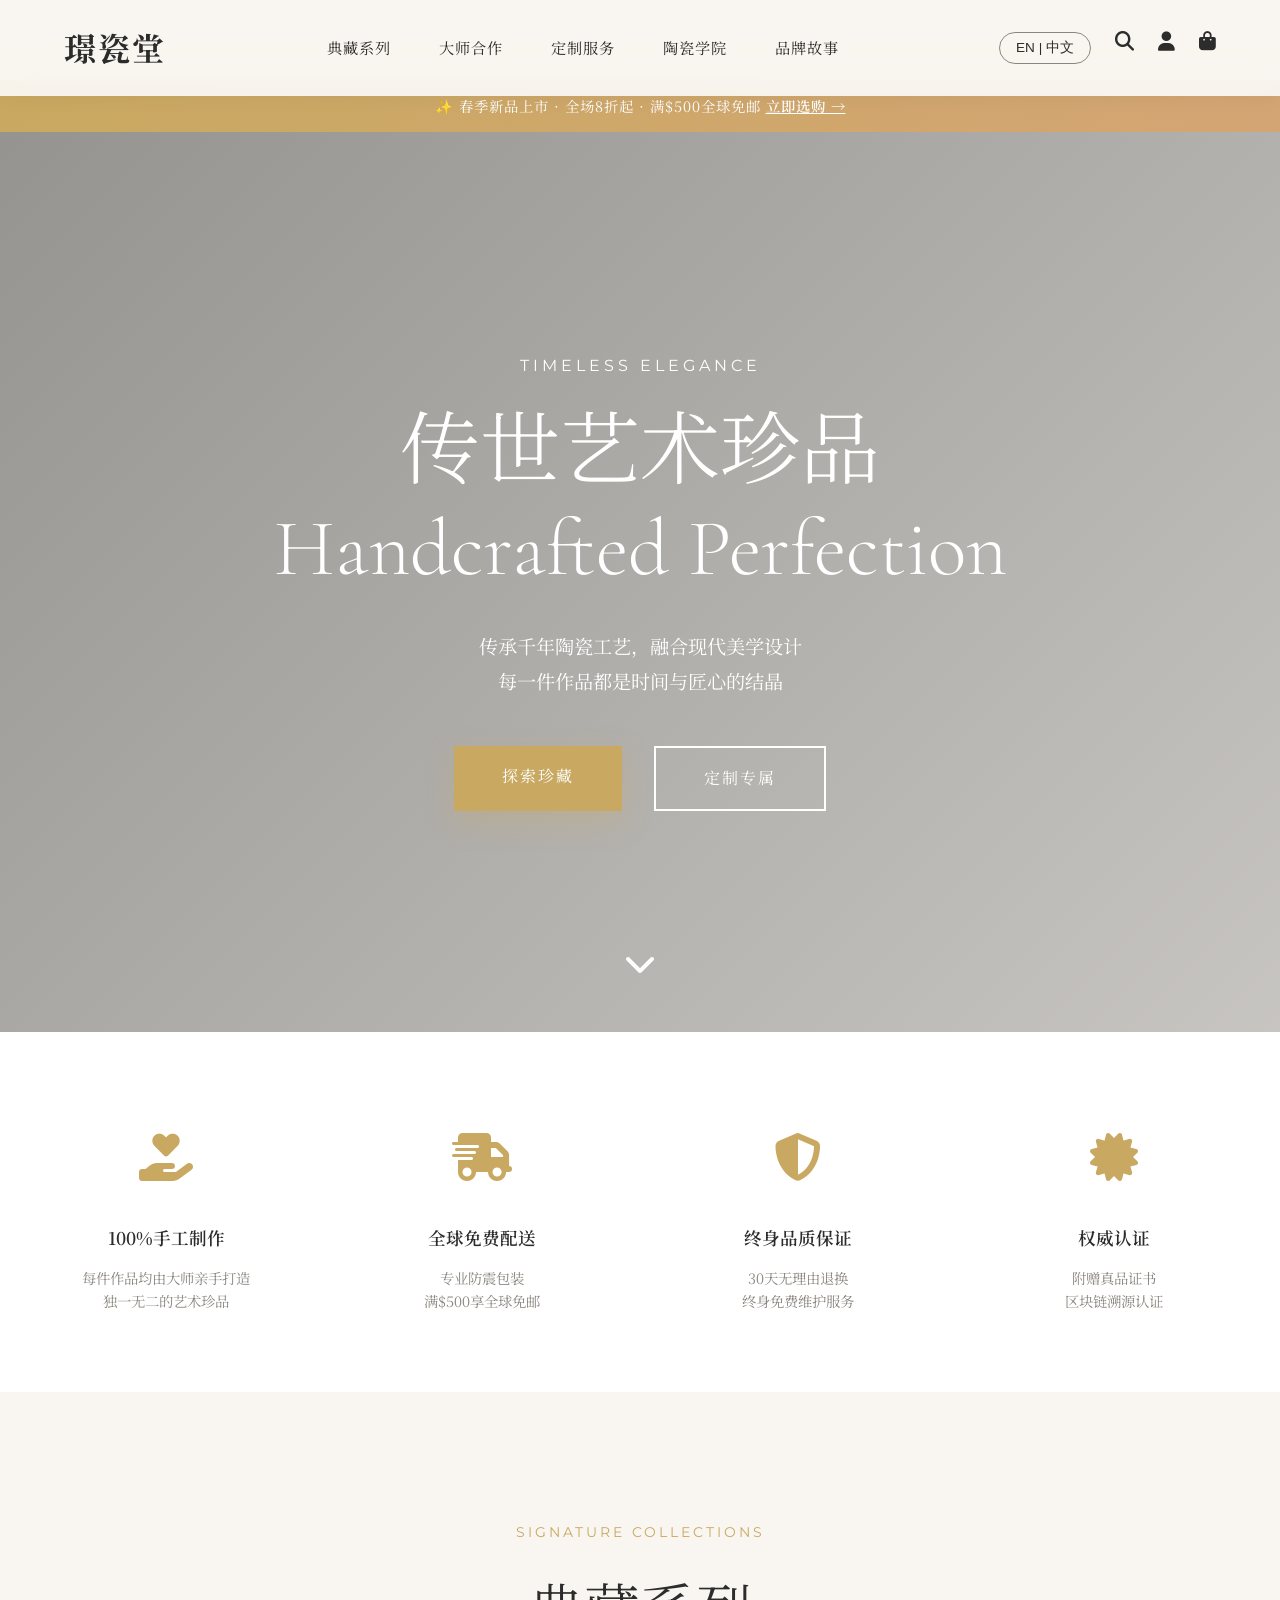
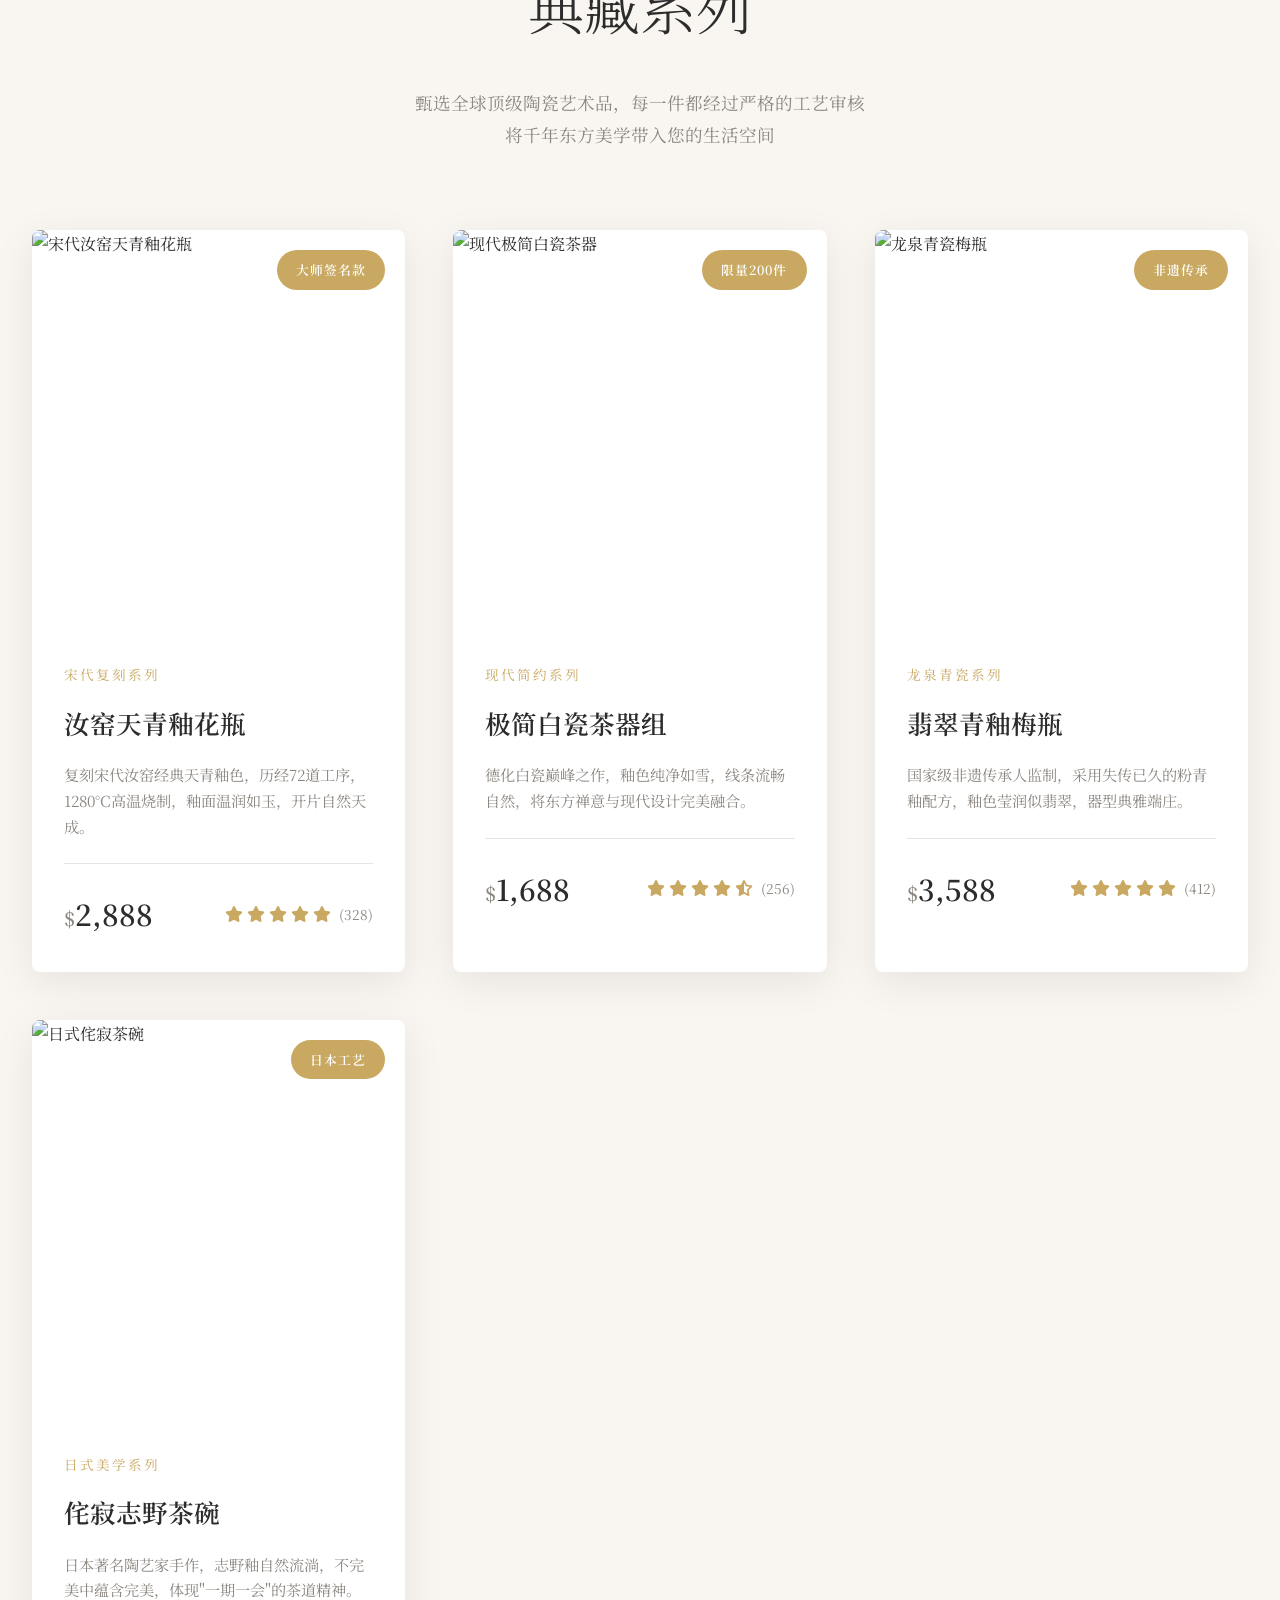
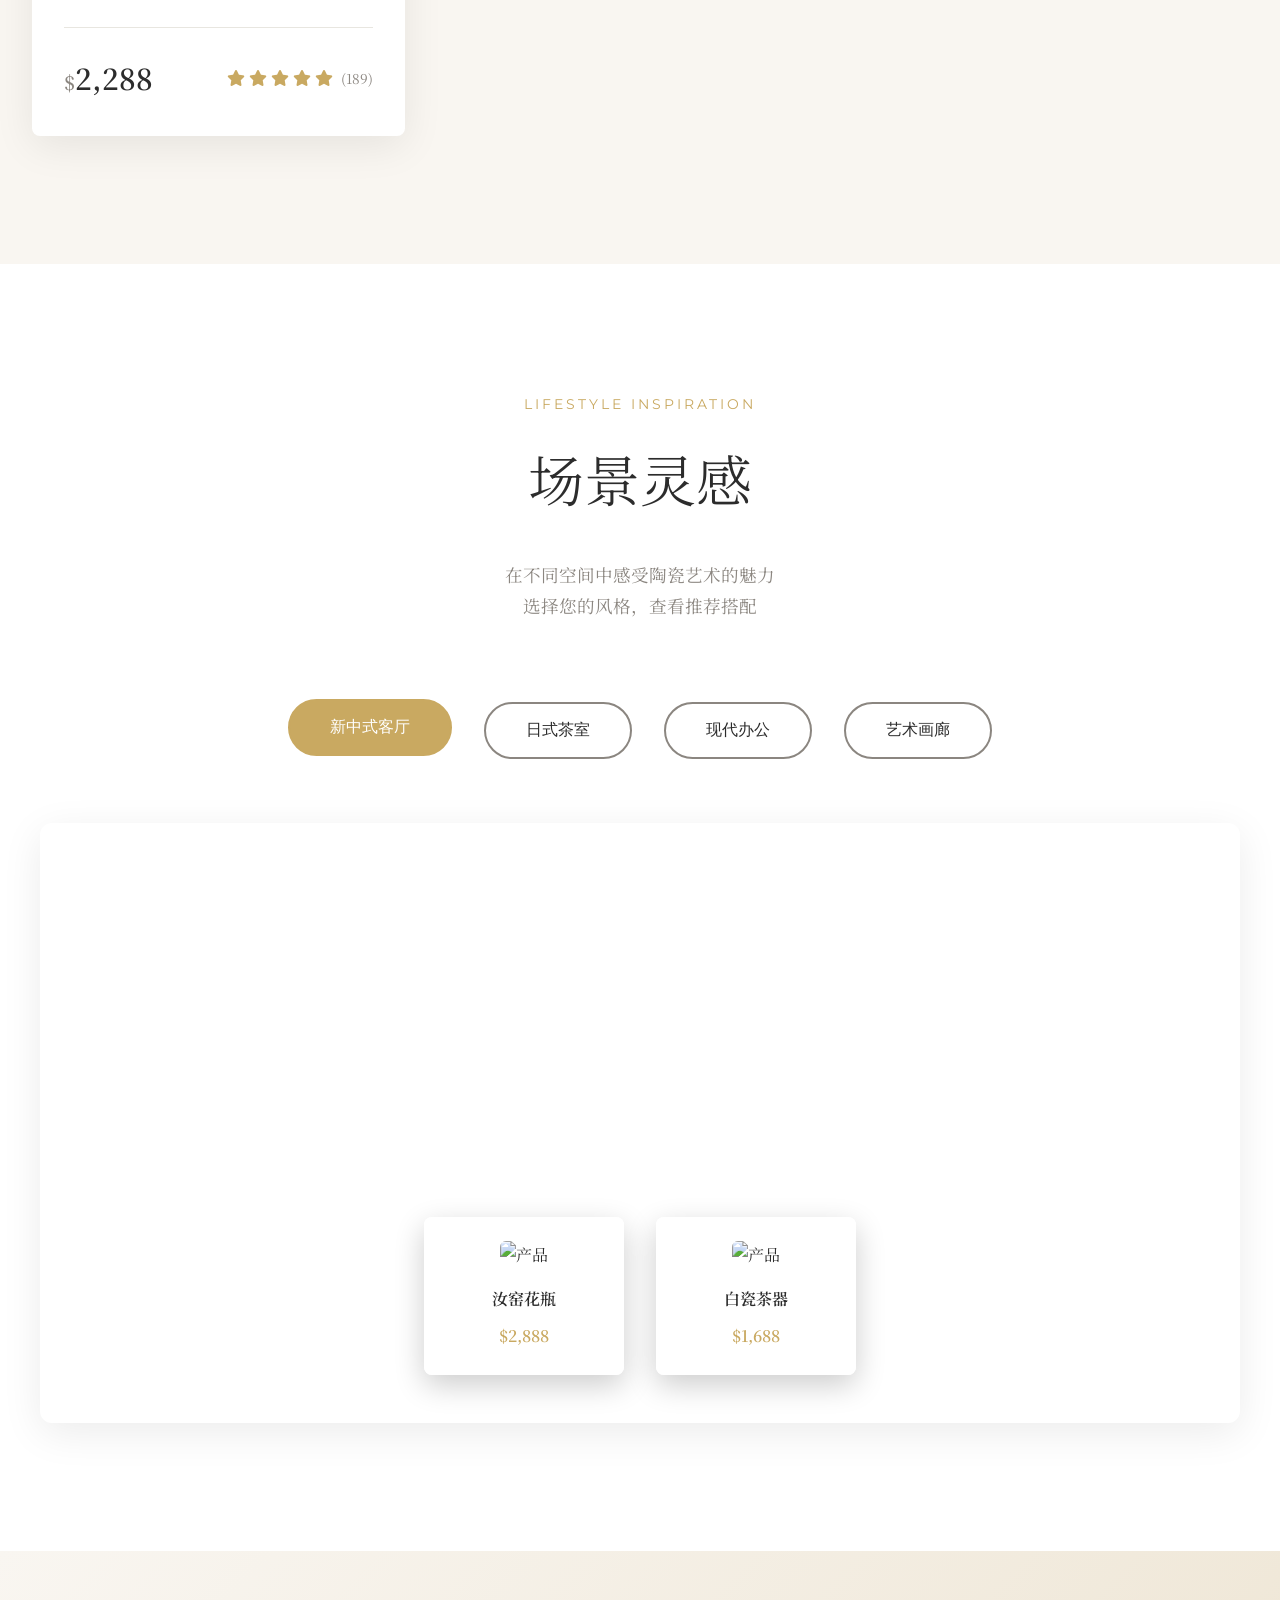
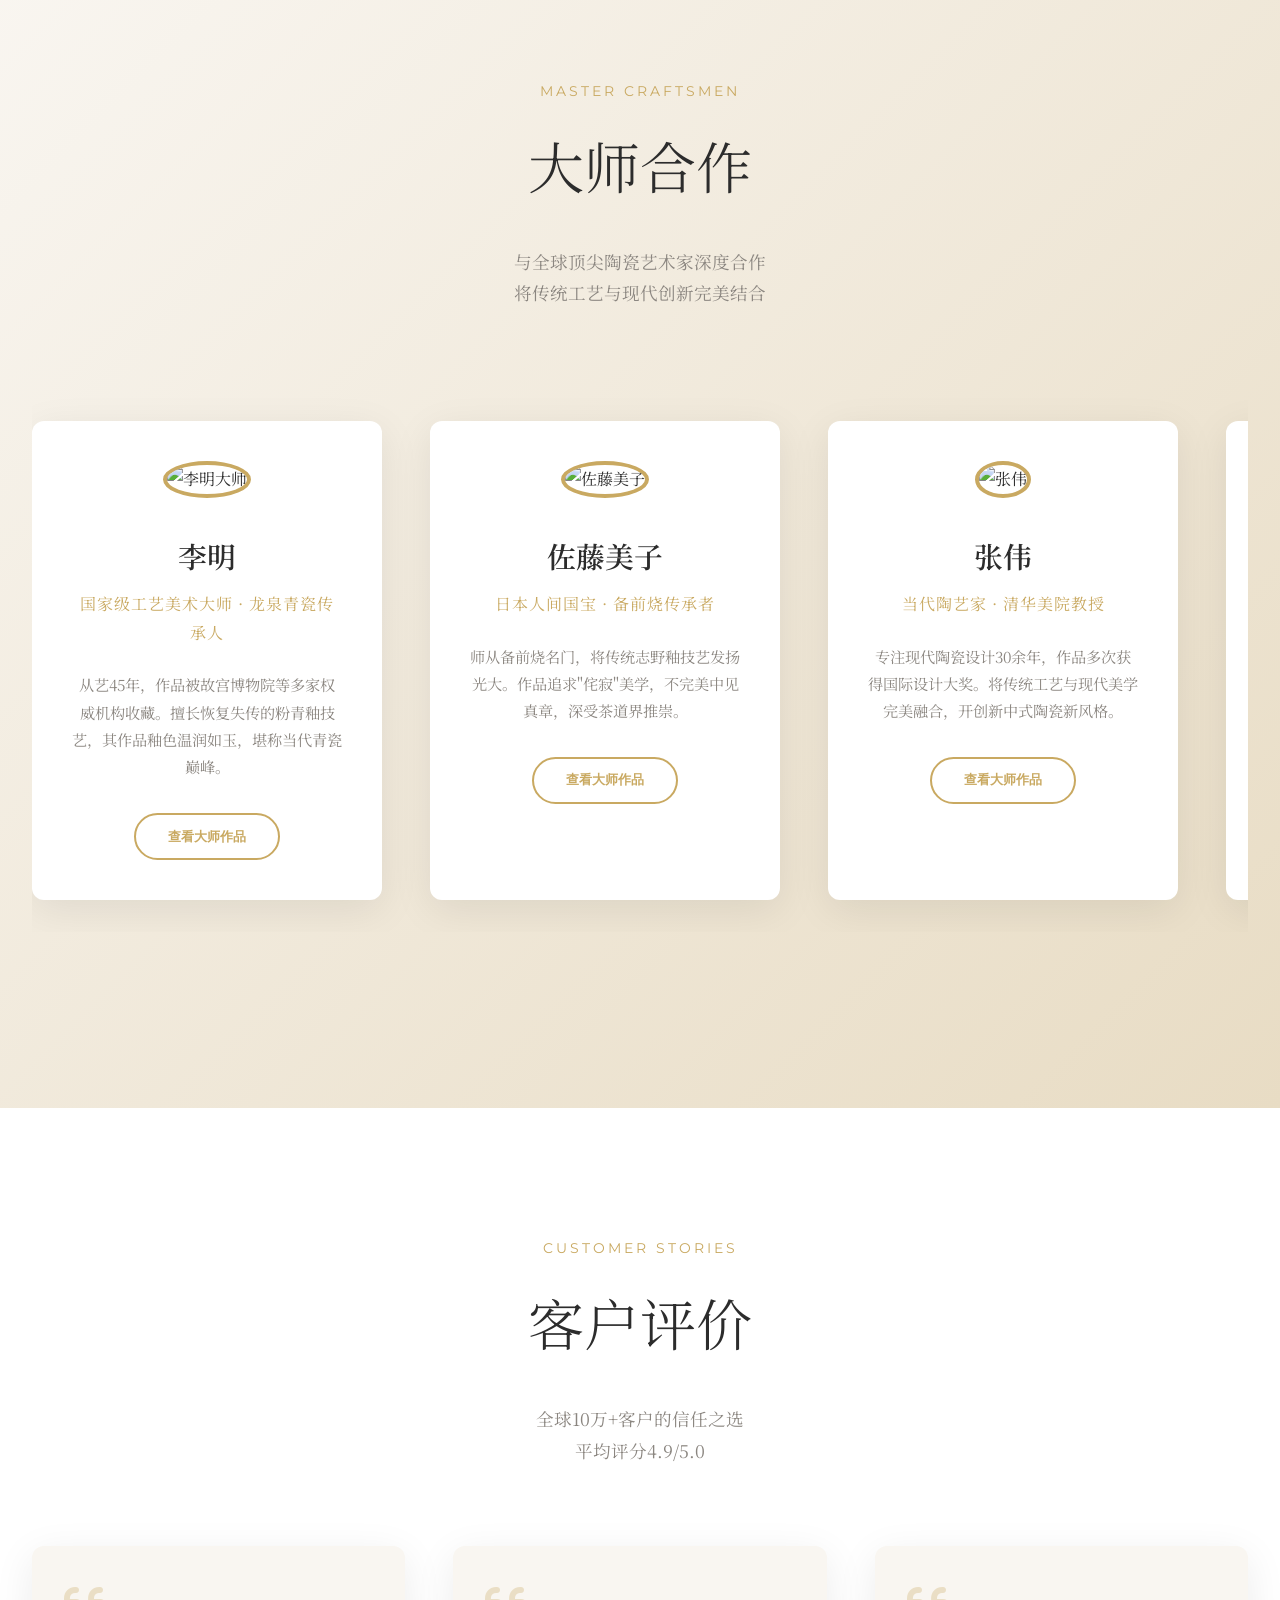
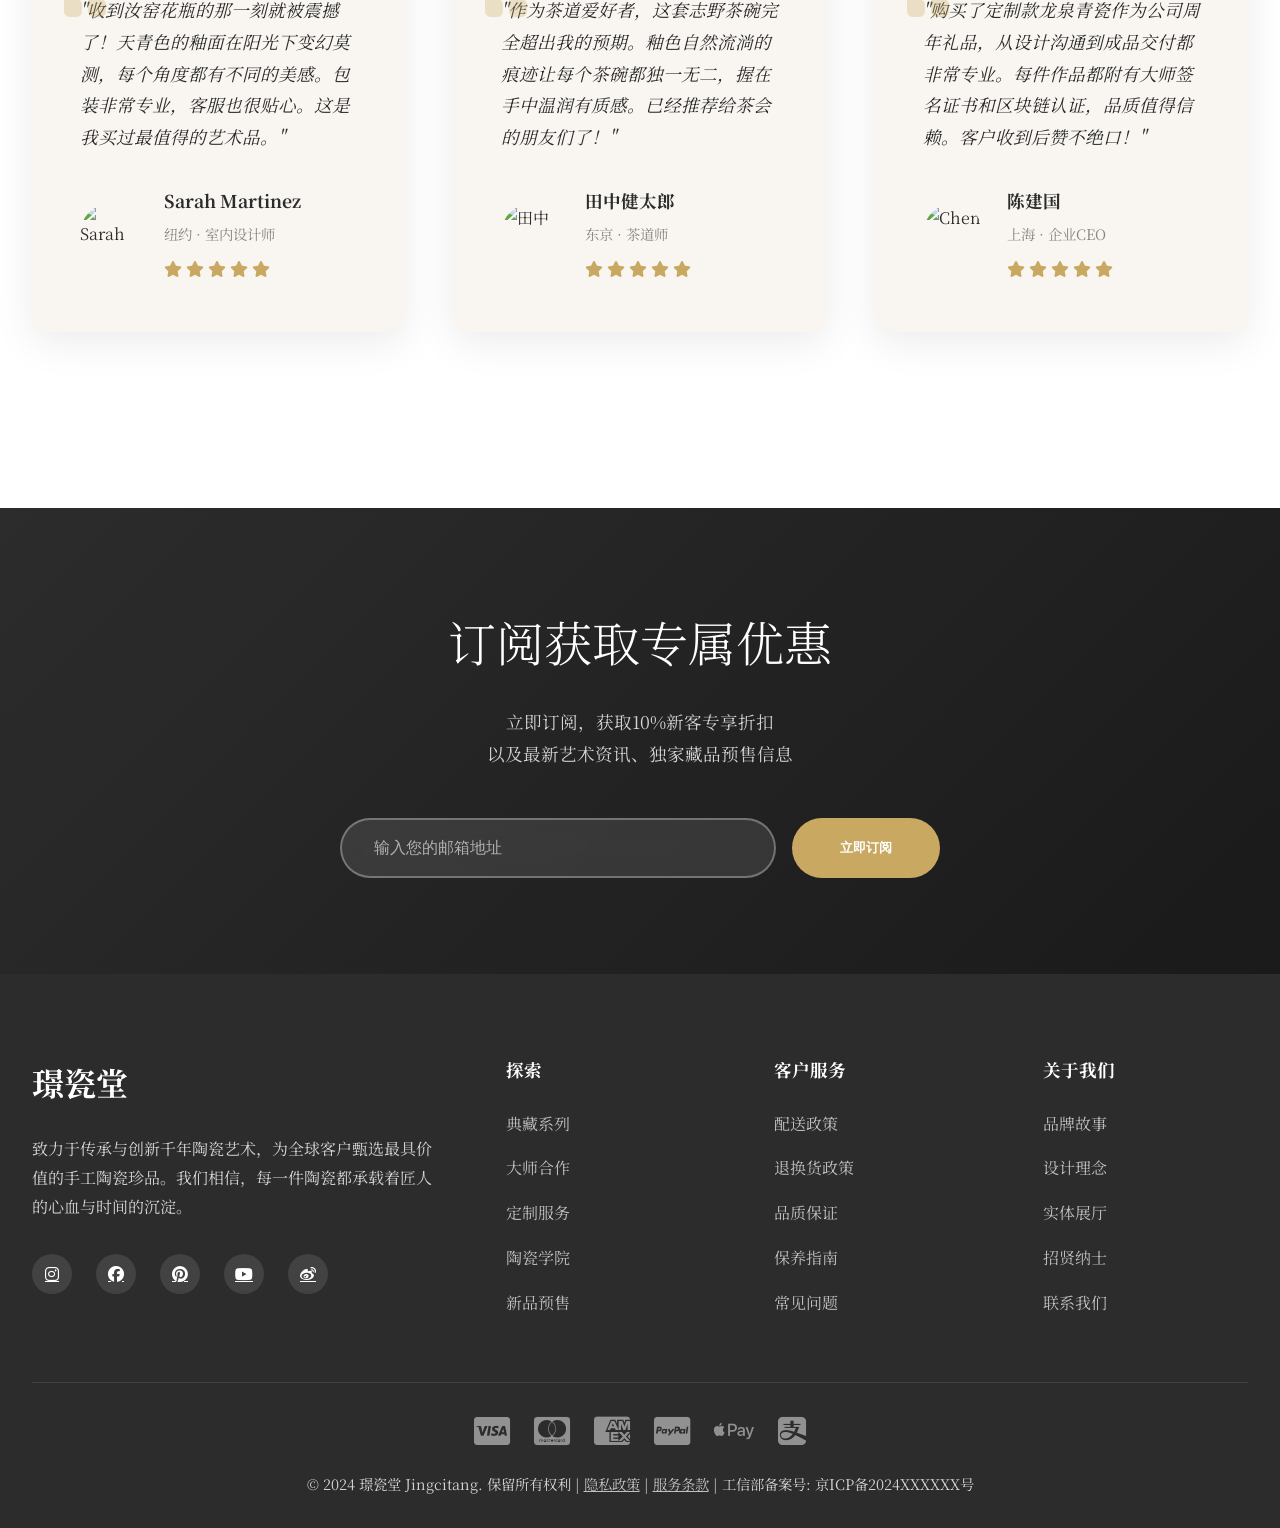
==== commit ae1fd73d: "replace index.html with new site" ====
--- a/index.html
+++ b/index.html
@@ -1,712 +1,1899 @@
 <!DOCTYPE html>
 <html lang="zh-CN">
 <head>
-<meta charset="UTF-8">
-<meta name="viewport" content="width=device-width, initial-scale=1.0">
-<title>赛马娘攻略站</title>
-<meta name="description" content="赛马娘Pretty Derby中文攻略站">
-<style>
-:root{
---bg:#f6f3f0;--cd:#fff;--bd:#e4ddd5;--tx:#1c1612;--mt:#8d827a;
---nv:#181310;--gd:#c4882a;--ac:#222;
---g1:#d4565a;--g2:#e8a838;--g3:#5ba85a;--g4:#4a8fc4;--g5:#8a6ab8;
---r:10px;--s:0 2px 6px rgba(0,0,0,.05);--f:-apple-system,BlinkMacSystemFont,'Segoe UI','Hiragino Sans','Microsoft YaHei',sans-serif;
-}
-*{margin:0;padding:0;box-sizing:border-box}
-html{font-size:15px;scroll-behavior:smooth;-webkit-font-smoothing:antialiased}
-body{font-family:var(--f);background:var(--bg);color:var(--tx);line-height:1.6}
-
-/* NAV */
-.hd{background:var(--nv);position:sticky;top:0;z-index:100}
-.hi{max-width:1100px;margin:0 auto;display:flex;align-items:center;justify-content:space-between;height:50px;padding:0 20px}
-.hl{display:flex;align-items:center;gap:8px;color:#e8ddd0;font-size:.9rem;font-weight:700;text-decoration:none}
-.hl i{width:26px;height:26px;background:var(--gd);border-radius:6px;display:flex;align-items:center;justify-content:center;font-size:.8rem;color:var(--nv);flex-shrink:0}
-.nm{display:flex;gap:2px;list-style:none}
-.nm a{padding:5px 10px;color:rgba(232,221,208,.4);font-size:.7rem;border-radius:5px;transition:.12s;text-decoration:none}
-.nm a:hover{color:#e8ddd0;background:rgba(232,221,208,.06)}
-.mb{display:none;flex-direction:column;gap:3px;background:none;border:none;cursor:pointer;padding:5px}
-.mb span{width:17px;height:2px;background:var(--gd);border-radius:2px}
-
-/* HERO */
-.he{background:var(--nv);padding:56px 20px 48px;text-align:center}
-.he h1{font-size:2rem;font-weight:800;color:#e8ddd0;margin-bottom:3px}
-.he h1 u{font-style:normal;color:var(--gd)}
-.he p{font-size:.82rem;color:rgba(232,221,208,.3);margin-bottom:18px}
-.sb{display:flex;max-width:400px;margin:0 auto;gap:6px;position:relative}
-.sb input{flex:1;padding:9px 14px;border-radius:7px;border:1px solid rgba(232,221,208,.08);background:rgba(232,221,208,.04);color:#e8ddd0;font-size:.8rem;outline:none;font-family:var(--f)}
-.sb input::placeholder{color:rgba(232,221,208,.2)}
-.sb input:focus{border-color:rgba(196,136,42,.4)}
-.sb button{padding:9px 18px;border-radius:7px;border:none;background:var(--gd);color:var(--nv);font-weight:600;cursor:pointer;font-size:.76rem;font-family:var(--f)}
-#sr{position:absolute;left:0;right:0;top:100%;margin-top:4px;background:var(--cd);border-radius:var(--r);display:none;overflow:hidden;box-shadow:0 8px 30px rgba(0,0,0,.3);text-align:left;z-index:50}
-.sr-i{padding:7px 12px;cursor:pointer;font-size:.78rem;border-bottom:1px solid var(--bd);color:var(--tx);display:flex;align-items:center;gap:5px}
-.sr-i:last-child{border-bottom:none}
-.sr-i:hover{background:#f8f6f2}
-.sr-i b{background:#fef0d6;color:#a06810;padding:0 5px;border-radius:3px;font-size:.56rem;font-weight:600;flex-shrink:0}
-
-/* MAIN */
-.w{max-width:1100px;margin:0 auto;padding:0 20px}
-.sec{padding:36px 0}
-.sec:first-of-type{padding-top:0}
-.sh{font-size:.95rem;font-weight:700;margin-bottom:16px;color:var(--nv);display:flex;align-items:center;gap:8px}
-.sh i{width:3px;height:15px;background:var(--gd);border-radius:2px;flex-shrink:0}
-.sh span{color:var(--mt);font-size:.68rem;font-weight:400;margin-left:2px}
-
-/* GUIDES - editorial list */
-.fg{display:flex;flex-direction:column;gap:6px}
-.fc{background:var(--cd);border:1px solid var(--bd);border-radius:var(--r);padding:14px 16px;transition:.15s;cursor:pointer;display:flex;gap:12px;box-shadow:var(--s)}
-.fc:hover{border-color:#d0c5ba}
-.fc .fl{width:36px;height:36px;border-radius:50%;background:#f0ece8;display:flex;align-items:center;justify-content:center;font-size:1.1rem;flex-shrink:0;margin-top:1px}
-.fc .fr{flex:1}
-.fc .fr .gt{display:flex;flex-wrap:wrap;gap:3px;margin-bottom:3px}
-.gb{font-size:.54rem;font-weight:500;padding:1px 7px;border-radius:4px;background:#efedeb;color:#5a5048}
-.fc .fr h3{font-size:.86rem;font-weight:600;color:var(--tx);margin-bottom:1px}
-.fc .fr .mv{font-size:.66rem;color:var(--mt)}
-.fc .fr .ex{font-size:.7rem;color:var(--mt);line-height:1.4}
-
-/* TOOLS - app icons */
-.tl{display:grid;grid-template-columns:repeat(auto-fill,minmax(170px,1fr));gap:6px}
-.tc{background:var(--cd);border:1px solid var(--bd);border-radius:var(--r);padding:14px;text-align:center;cursor:pointer;transition:.15s;box-shadow:var(--s)}
-.tc:hover{border-color:#d0c5ba;transform:translateY(-1px)}
-.tc .i{margin-bottom:6px}
-.tc .i b{display:inline-block;width:38px;height:38px;border-radius:10px;display:inline-flex;align-items:center;justify-content:center;font-size:1.1rem}
-.tc .ti{font-size:.78rem;font-weight:600;color:var(--tx);margin-bottom:1px}
-.tc .ds{font-size:.66rem;color:var(--mt)}
-
-/* NEWS */
-.nl{display:flex;flex-direction:column;gap:5px}
-.ni{background:var(--cd);border:1px solid var(--bd);border-radius:var(--r);padding:10px 14px;display:flex;gap:10px;transition:.1s;box-shadow:var(--s)}
-.ni:hover{border-color:#d0c5ba}
-.nd{flex-shrink:0;text-align:center;background:var(--nv);color:var(--gd);border-radius:7px;padding:3px 8px;min-width:36px}
-.nd .d{font-size:.8rem;font-weight:700;line-height:1.1}
-.nd .m{font-size:.48rem;opacity:.6}
-.ni h4{font-size:.78rem;font-weight:600;color:var(--tx);margin-bottom:1px}
-.ni p{font-size:.68rem;color:var(--mt)}
-
-/* FILTERS */
-.fb{display:flex;flex-wrap:wrap;gap:3px;margin-bottom:10px}
-.fb button{padding:3px 9px;border-radius:12px;border:1px solid var(--bd);background:var(--cd);color:var(--tx);font-size:.64rem;cursor:pointer;font-family:var(--f);transition:.1s}
-.fb button.on{background:var(--nv);color:#e8ddd0;border-color:var(--nv)}
-
-/* CHARACTERS - clean cards, no bars */
-.cg{display:grid;grid-template-columns:repeat(auto-fill,minmax(100px,1fr));gap:6px}
-.cc{background:var(--cd);border:1px solid var(--bd);border-radius:var(--r);padding:10px 6px;text-align:center;cursor:pointer;transition:.15s;box-shadow:var(--s)}
-.cc:hover{border-color:#d0c5ba;transform:translateY(-1px)}
-.cc .nm{font-size:.72rem;font-weight:600;color:var(--tx);margin-bottom:1px}
-.cc .jp{font-size:.52rem;color:var(--mt);margin-bottom:5px}
-.cc .tg b{font-size:.5rem;font-weight:600;padding:1px 6px;border-radius:5px;display:inline-block;line-height:1.3}
-.cc .tg .bt{padding:1px 6px;border-radius:5px;font-size:.5rem;font-weight:600;display:inline-block;line-height:1.3}
-.ac{display:flex;gap:2px;justify-content:center;flex-wrap:wrap}
-.ac b{width:10px;height:10px;border-radius:3px}
-
-/* SUPPORTS */
-.sg{display:grid;grid-template-columns:repeat(auto-fill,minmax(180px,1fr));gap:6px}
-.sc{background:var(--cd);border:1px solid var(--bd);border-radius:var(--r);padding:10px 12px;cursor:pointer;transition:.15s;box-shadow:var(--s)}
-.sc:hover{border-color:#d0c5ba}
-.sc .nm{font-size:.74rem;font-weight:600;color:var(--tx);margin-bottom:2px;display:flex;align-items:center;gap:5px}
-.sc .mt{font-size:.62rem;color:var(--mt);margin-bottom:3px}
-.sc .tg{display:flex;flex-wrap:wrap;gap:2px}
-.sc .tg b{font-size:.5rem;font-weight:600;padding:1px 6px;border-radius:5px;display:inline-block;line-height:1.3}
-
-/* TAG COLORS */
-.tg .sp{background:#e6f0e6;color:#1a7a3a}.tg .st{background:#faf0d6;color:#a07010}.tg .pw{background:#f8e0de;color:#b13030}.tg .gu{background:#e0eaf6;color:#1a5a9a}.tg .in{background:#eee6f6;color:#6a3a9a}
-.tg .ss{background:#f0eaea;color:#8a3a3a}.tg .sr{background:#eaeef2;color:#3a5a7a}.tg .r{background:#eeeee8;color:#6a6a5a}
-.sc .tg .sp{background:#e6f0e6;color:#1a7a3a}.sc .tg .st{background:#faf0d6;color:#a07010}.sc .tg .pw{background:#f8e0de;color:#b13030}.sc .tg .gu{background:#e0eaf6;color:#1a5a9a}.sc .tg .in{background:#eee6f6;color:#6a3a9a}
-.sc .tg .ss{background:#f0eaea;color:#8a3a3a}.sc .tg .sr{background:#eaeef2;color:#3a5a7a}.sc .tg .r{background:#eeeee8;color:#6a6a5a}
-.bs{background:var(--g1)}.bt{background:var(--g2)}.bp{background:var(--g3)}.bg{background:var(--g4)}.bi{background:var(--g5)}
-
-/* CALC */
-.cw{display:grid;grid-template-columns:1.4fr 1fr;gap:14px;background:var(--cd);border:1px solid var(--bd);border-radius:var(--r);padding:18px;box-shadow:var(--s)}
-.cs{display:flex;flex-direction:column;gap:6px}
-.ci{display:flex;align-items:center;gap:6px}
-.ci label{font-size:.68rem;font-weight:600;width:34px;flex-shrink:0;color:var(--tx)}
-.ci input[type=number]{padding:4px 7px;border:1px solid var(--bd);border-radius:5px;background:#faf8f5;font-size:.74rem;font-family:var(--f);outline:none;width:62px}
-.ci input[type=number]:focus{border-color:var(--gd)}
-.ci input[type=range]{flex:1;height:2px;-webkit-appearance:none;background:var(--bd);border-radius:2px;outline:none}
-.ci input[type=range]::-webkit-slider-thumb{-webkit-appearance:none;width:12px;height:12px;border-radius:50%;background:var(--nv);cursor:pointer}
-.rs{background:var(--nv);border-radius:var(--r);padding:16px;text-align:center;display:flex;flex-direction:column;gap:3px;align-items:center;color:#e8ddd0}
-.rs .rl{font-size:.56rem;opacity:.4;font-weight:600;letter-spacing:.4px}
-.rs .rn{font-size:2rem;font-weight:800;font-family:monospace;line-height:1;color:var(--gd)}
-.rs .rs{font-size:.8rem}
-.rs .rg{font-size:.76rem;font-weight:600}
-.rs .rp{font-size:.66rem;opacity:.4}
-.btn{padding:5px 14px;border-radius:5px;border:none;background:var(--gd);color:var(--nv);font-weight:600;cursor:pointer;font-size:.7rem;font-family:var(--f);margin-top:4px}
-
-/* FOOTER */
-.ft{background:var(--nv);color:rgba(232,221,208,.3);padding:28px 0 12px;margin-top:40px}
-.fi{max-width:1100px;margin:0 auto;padding:0 20px;display:grid;grid-template-columns:repeat(auto-fit,minmax(130px,1fr));gap:16px;margin-bottom:10px}
-.ft h3{font-size:.7rem;color:var(--gd);margin-bottom:5px}
-.ft ul{list-style:none}
-.ft ul li{margin-bottom:2px}
-.ft a{color:rgba(232,221,208,.25);font-size:.66rem;text-decoration:none}
-.ft a:hover{color:#e8ddd0}
-.cy{text-align:center;font-size:.6rem;color:rgba(232,221,208,.1);border-top:1px solid rgba(232,221,208,.04);padding-top:8px;max-width:1100px;margin:0 auto;padding-left:20px;padding-right:20px}
-
-#tb{position:fixed;bottom:20px;right:20px;width:32px;height:32px;border-radius:50%;border:none;background:var(--cd);color:var(--nv);font-size:.78rem;cursor:pointer;display:none;z-index:99;box-shadow:0 2px 8px rgba(0,0,0,.08)}
-#tb:hover{background:var(--nv);color:var(--gd)}
-#ld{position:fixed;inset:0;background:var(--nv);display:flex;align-items:center;justify-content:center;z-index:9999;opacity:0;pointer-events:none;transition:opacity .3s}
-.sp{width:22px;height:22px;border:2px solid rgba(232,221,208,.06);border-top-color:var(--gd);border-radius:50%;animation:spin .7s linear infinite}
-@keyframes spin{to{transform:rotate(360deg)}}
-
-@media(max-width:768px){
-.nm{position:fixed;top:50px;left:0;right:0;background:var(--nv);flex-direction:column;padding:4px 0;transform:translateY(-120%);z-index:99}
-.nm.open{transform:translateY(0)}
-.nm a{padding:8px 18px}
-.mb{display:flex}
-.he{padding:44px 16px 36px}
-.he h1{font-size:1.6rem}
-.cw{grid-template-columns:1fr}
-}
-@media(max-width:480px){
-html{font-size:14px}
-.he h1{font-size:1.4rem}
-.cg{grid-template-columns:repeat(auto-fill,minmax(85px,1fr))}
-.sg{grid-template-columns:1fr}
-}
-</style>
+    <meta charset="UTF-8">
+    <meta name="viewport" content="width=device-width, initial-scale=1.0">
+    <meta name="description" content="全球顶级手工陶瓷艺术品 - 传承千年工艺，融合现代美学">
+    <meta name="keywords" content="陶瓷摆件,手工陶瓷,艺术品,高端家居,景德镇瓷器">
+    
+    <!-- Open Graph -->
+    <meta property="og:title" content="璟瓷堂 - 传世艺术珍品">
+    <meta property="og:description" content="博物馆级陶瓷艺术品，全球配送">
+    <meta property="og:image" content="https://images.unsplash.com/photo-1578749556568-bc2c40e68b61?w=1200">
+    
+    <!-- Structured Data -->
+    <script type="application/ld+json">
+    {
+      "@context": "https://schema.org",
+      "@type": "Store",
+      "name": "璟瓷堂",
+      "description": "高端手工陶瓷艺术品",
+      "url": "https://yoursite.com",
+      "priceRange": "$$$$"
+    }
+    </script>
+    
+    <title>璟瓷堂 | 传世艺术珍品 - Timeless Ceramic Elegance</title>
+    
+    <!-- Fonts -->
+    <link rel="preconnect" href="https://fonts.googleapis.com">
+    <link href="https://fonts.googleapis.com/css2?family=Cormorant+Garamond:wght@300;400;600&family=Noto+Serif+SC:wght@300;400;600;700&family=Montserrat:wght@300;400;600&display=swap" rel="stylesheet">
+    
+    <!-- Icons -->
+    <link rel="stylesheet" href="https://cdnjs.cloudflare.com/ajax/libs/font-awesome/6.4.0/css/all.min.css">
+    
+    <!-- Animation Libraries -->
+    <link rel="stylesheet" href="https://unpkg.com/aos@2.3.1/dist/aos.css">
+    
+    <style>
+        /* ========== CSS 变量系统 ========== */
+        :root {
+            --primary-cream: #F9F6F1;
+            --secondary-celadon: #A8C5B0;
+            --accent-gold: #C9A961;
+            --charcoal: #2C2C2C;
+            --warm-grey: #8B8680;
+            --highlight: #E8DCC4;
+            --trust-blue: #4A6FA5;
+            
+            --font-serif: 'Cormorant Garamond', 'Noto Serif SC', serif;
+            --font-sans: 'Montserrat', sans-serif;
+            --font-chinese: 'Noto Serif SC', serif;
+            
+            --transition-smooth: all 0.6s cubic-bezier(0.4, 0, 0.2, 1);
+            --shadow-elegant: 0 10px 40px rgba(0,0,0,0.08);
+        }
+        
+        /* ========== 全局重置 ========== */
+        * {
+            margin: 0;
+            padding: 0;
+            box-sizing: border-box;
+        }
+        
+        html {
+            scroll-behavior: smooth;
+            overflow-x: hidden;
+        }
+        
+        body {
+            font-family: var(--font-chinese);
+            background-color: var(--primary-cream);
+            color: var(--charcoal);
+            line-height: 1.8;
+            overflow-x: hidden;
+        }
+        
+        /* ========== 加载动画 ========== */
+        #loader {
+            position: fixed;
+            top: 0;
+            left: 0;
+            width: 100%;
+            height: 100vh;
+            background: linear-gradient(135deg, #F9F6F1 0%, #E8DCC4 100%);
+            display: flex;
+            justify-content: center;
+            align-items: center;
+            z-index: 10000;
+            transition: opacity 0.8s, visibility 0.8s;
+        }
+        
+        #loader.hidden {
+            opacity: 0;
+            visibility: hidden;
+        }
+        
+        .loader-ceramic {
+            width: 100px;
+            height: 100px;
+            position: relative;
+            animation: spin 2s cubic-bezier(0.68, -0.55, 0.265, 1.55) infinite;
+        }
+        
+        .loader-ceramic::before,
+        .loader-ceramic::after {
+            content: '';
+            position: absolute;
+            border-radius: 50%;
+            border: 3px solid var(--accent-gold);
+        }
+        
+        .loader-ceramic::before {
+            width: 100%;
+            height: 100%;
+            border-top-color: transparent;
+            border-right-color: transparent;
+        }
+        
+        .loader-ceramic::after {
+            width: 60%;
+            height: 60%;
+            top: 20%;
+            left: 20%;
+            border-bottom-color: transparent;
+            border-left-color: transparent;
+            animation: spin 1s linear infinite reverse;
+        }
+        
+        @keyframes spin {
+            to { transform: rotate(360deg); }
+        }
+        
+        /* ========== 导航栏 ========== */
+        nav {
+            position: fixed;
+            top: 0;
+            width: 100%;
+            background: rgba(249, 246, 241, 0.95);
+            backdrop-filter: blur(20px);
+            z-index: 1000;
+            transition: var(--transition-smooth);
+            box-shadow: 0 2px 20px rgba(0,0,0,0.05);
+        }
+        
+        nav.scrolled {
+            background: rgba(249, 246, 241, 0.98);
+            box-shadow: 0 4px 30px rgba(0,0,0,0.1);
+        }
+        
+        .nav-container {
+            max-width: 1400px;
+            margin: 0 auto;
+            padding: 1.2rem 4rem;
+            display: flex;
+            justify-content: space-between;
+            align-items: center;
+        }
+        
+        .logo {
+            font-family: var(--font-chinese);
+            font-size: 2rem;
+            font-weight: 700;
+            color: var(--charcoal);
+            letter-spacing: 2px;
+            position: relative;
+        }
+        
+        .logo::after {
+            content: '';
+            position: absolute;
+            bottom: -5px;
+            left: 0;
+            width: 0;
+            height: 2px;
+            background: var(--accent-gold);
+            transition: width 0.4s;
+        }
+        
+        .logo:hover::after {
+            width: 100%;
+        }
+        
+        .nav-links {
+            display: flex;
+            gap: 3rem;
+            list-style: none;
+            align-items: center;
+        }
+        
+        .nav-links a {
+            text-decoration: none;
+            color: var(--charcoal);
+            font-weight: 400;
+            font-size: 0.95rem;
+            letter-spacing: 1px;
+            position: relative;
+            transition: color 0.3s;
+        }
+        
+        .nav-links a::before {
+            content: '';
+            position: absolute;
+            bottom: -5px;
+            left: 50%;
+            transform: translateX(-50%);
+            width: 0;
+            height: 2px;
+            background: var(--accent-gold);
+            transition: width 0.3s;
+        }
+        
+        .nav-links a:hover {
+            color: var(--accent-gold);
+        }
+        
+        .nav-links a:hover::before {
+            width: 100%;
+        }
+        
+        .nav-icons {
+            display: flex;
+            gap: 1.5rem;
+            font-size: 1.2rem;
+        }
+        
+        .nav-icons i {
+            cursor: pointer;
+            transition: var(--transition-smooth);
+            color: var(--charcoal);
+        }
+        
+        .nav-icons i:hover {
+            color: var(--accent-gold);
+            transform: scale(1.1);
+        }
+        
+        .lang-switch {
+            padding: 0.4rem 1rem;
+            background: transparent;
+            border: 1px solid var(--warm-grey);
+            border-radius: 20px;
+            cursor: pointer;
+            font-size: 0.85rem;
+            transition: var(--transition-smooth);
+            color: var(--charcoal);
+        }
+        
+        .lang-switch:hover {
+            background: var(--accent-gold);
+            border-color: var(--accent-gold);
+            color: white;
+        }
+        
+        /* ========== 移动端菜单 ========== */
+        .mobile-menu-btn {
+            display: none;
+            flex-direction: column;
+            gap: 5px;
+            cursor: pointer;
+        }
+        
+        .mobile-menu-btn span {
+            width: 25px;
+            height: 2px;
+            background: var(--charcoal);
+            transition: 0.3s;
+        }
+        
+        /* ========== 顶部通知栏 ========== */
+        .top-banner {
+            background: linear-gradient(90deg, var(--accent-gold), #D4A574);
+            color: white;
+            text-align: center;
+            padding: 0.8rem;
+            font-size: 0.9rem;
+            letter-spacing: 1px;
+            margin-top: 80px;
+        }
+        
+        .top-banner a {
+            color: white;
+            text-decoration: underline;
+            font-weight: 600;
+        }
+        
+        /* ========== Hero 区域 ========== */
+        .hero {
+            height: 100vh;
+            position: relative;
+            display: flex;
+            align-items: center;
+            justify-content: center;
+            overflow: hidden;
+        }
+        
+        .hero-video {
+            position: absolute;
+            top: 50%;
+            left: 50%;
+            min-width: 100%;
+            min-height: 100%;
+            width: auto;
+            height: auto;
+            transform: translate(-50%, -50%);
+            object-fit: cover;
+            z-index: 1;
+        }
+        
+        .hero-overlay {
+            position: absolute;
+            top: 0;
+            left: 0;
+            width: 100%;
+            height: 100%;
+            background: linear-gradient(135deg, rgba(0,0,0,0.4) 0%, rgba(0,0,0,0.2) 100%);
+            z-index: 2;
+        }
+        
+        .hero-content {
+            position: relative;
+            z-index: 3;
+            text-align: center;
+            color: white;
+            max-width: 900px;
+            padding: 2rem;
+        }
+        
+        .hero-subtitle {
+            font-family: var(--font-sans);
+            font-size: 1rem;
+            letter-spacing: 4px;
+            text-transform: uppercase;
+            margin-bottom: 1.5rem;
+            opacity: 0;
+            animation: fadeInUp 1s 0.3s forwards;
+        }
+        
+        .hero-title {
+            font-family: var(--font-serif);
+            font-size: 5rem;
+            font-weight: 300;
+            line-height: 1.2;
+            margin-bottom: 2rem;
+            opacity: 0;
+            animation: fadeInUp 1s 0.6s forwards;
+        }
+        
+        .hero-description {
+            font-size: 1.2rem;
+            margin-bottom: 3rem;
+            opacity: 0;
+            animation: fadeInUp 1s 0.9s forwards;
+            max-width: 600px;
+            margin-left: auto;
+            margin-right: auto;
+        }
+        
+        .hero-cta {
+            display: flex;
+            gap: 2rem;
+            justify-content: center;
+            opacity: 0;
+            animation: fadeInUp 1s 1.2s forwards;
+        }
+        
+        @keyframes fadeInUp {
+            from {
+                opacity: 0;
+                transform: translateY(30px);
+            }
+            to {
+                opacity: 1;
+                transform: translateY(0);
+            }
+        }
+        
+        .btn {
+            padding: 1rem 3rem;
+            border: none;
+            font-size: 1rem;
+            letter-spacing: 2px;
+            cursor: pointer;
+            transition: var(--transition-smooth);
+            text-decoration: none;
+            display: inline-block;
+            font-family: var(--font-chinese);
+        }
+        
+        .btn-primary {
+            background: var(--accent-gold);
+            color: white;
+            box-shadow: 0 10px 30px rgba(201, 169, 97, 0.3);
+        }
+        
+        .btn-primary:hover {
+            background: #B89851;
+            transform: translateY(-3px);
+            box-shadow: 0 15px 40px rgba(201, 169, 97, 0.4);
+        }
+        
+        .btn-secondary {
+            background: transparent;
+            color: white;
+            border: 2px solid white;
+            backdrop-filter: blur(10px);
+        }
+        
+        .btn-secondary:hover {
+            background: white;
+            color: var(--charcoal);
+            transform: translateY(-3px);
+        }
+        
+        .scroll-indicator {
+            position: absolute;
+            bottom: 3rem;
+            left: 50%;
+            transform: translateX(-50%);
+            z-index: 3;
+            animation: bounce 2s infinite;
+        }
+        
+        .scroll-indicator i {
+            font-size: 2rem;
+            color: white;
+        }
+        
+        @keyframes bounce {
+            0%, 20%, 50%, 80%, 100% { transform: translateX(-50%) translateY(0); }
+            40% { transform: translateX(-50%) translateY(-10px); }
+            60% { transform: translateX(-50%) translateY(-5px); }
+        }
+        
+        /* ========== 特色服务栏 ========== */
+        .features {
+            background: white;
+            padding: 3rem 2rem;
+        }
+        
+        .features-container {
+            max-width: 1400px;
+            margin: 0 auto;
+            display: grid;
+            grid-template-columns: repeat(4, 1fr);
+            gap: 3rem;
+        }
+        
+        .feature-item {
+            text-align: center;
+            padding: 2rem;
+            transition: var(--transition-smooth);
+        }
+        
+        .feature-item:hover {
+            transform: translateY(-10px);
+        }
+        
+        .feature-icon {
+            font-size: 3rem;
+            color: var(--accent-gold);
+            margin-bottom: 1.5rem;
+        }
+        
+        .feature-title {
+            font-size: 1.1rem;
+            font-weight: 600;
+            margin-bottom: 0.8rem;
+            color: var(--charcoal);
+        }
+        
+        .feature-desc {
+            font-size: 0.9rem;
+            color: var(--warm-grey);
+            line-height: 1.6;
+        }
+        
+        /* ========== 精选系列 ========== */
+        .collections {
+            padding: 8rem 2rem;
+            background: var(--primary-cream);
+        }
+        
+        .section-header {
+            text-align: center;
+            margin-bottom: 5rem;
+        }
+        
+        .section-subtitle {
+            font-family: var(--font-sans);
+            font-size: 0.9rem;
+            letter-spacing: 3px;
+            text-transform: uppercase;
+            color: var(--accent-gold);
+            margin-bottom: 1rem;
+        }
+        
+        .section-title {
+            font-family: var(--font-serif);
+            font-size: 3.5rem;
+            font-weight: 300;
+            color: var(--charcoal);
+            margin-bottom: 1.5rem;
+        }
+        
+        .section-description {
+            font-size: 1.1rem;
+            color: var(--warm-grey);
+            max-width: 700px;
+            margin: 0 auto;
+        }
+        
+        .collections-grid {
+            max-width: 1400px;
+            margin: 0 auto;
+            display: grid;
+            grid-template-columns: repeat(auto-fit, minmax(320px, 1fr));
+            gap: 3rem;
+        }
+        
+        .collection-card {
+            background: white;
+            border-radius: 8px;
+            overflow: hidden;
+            box-shadow: var(--shadow-elegant);
+            transition: var(--transition-smooth);
+            cursor: pointer;
+            position: relative;
+        }
+        
+        .collection-card:hover {
+            transform: translateY(-15px) scale(1.02);
+            box-shadow: 0 20px 60px rgba(0,0,0,0.15);
+        }
+        
+        .collection-image-wrapper {
+            position: relative;
+            overflow: hidden;
+            height: 400px;
+        }
+        
+        .collection-image {
+            width: 100%;
+            height: 100%;
+            object-fit: cover;
+            transition: transform 0.8s;
+        }
+        
+        .collection-card:hover .collection-image {
+            transform: scale(1.1) rotate(2deg);
+        }
+        
+        .collection-badge {
+            position: absolute;
+            top: 20px;
+            right: 20px;
+            background: var(--accent-gold);
+            color: white;
+            padding: 0.5rem 1.2rem;
+            border-radius: 20px;
+            font-size: 0.8rem;
+            letter-spacing: 1px;
+            font-weight: 600;
+        }
+        
+        .ar-preview-btn {
+            position: absolute;
+            bottom: 20px;
+            left: 50%;
+            transform: translateX(-50%);
+            background: rgba(255,255,255,0.95);
+            padding: 0.8rem 1.5rem;
+            border-radius: 25px;
+            font-size: 0.85rem;
+            font-weight: 600;
+            color: var(--charcoal);
+            opacity: 0;
+            transition: var(--transition-smooth);
+            box-shadow: 0 5px 20px rgba(0,0,0,0.2);
+        }
+        
+        .collection-card:hover .ar-preview-btn {
+            opacity: 1;
+            transform: translateX(-50%) translateY(-10px);
+        }
+        
+        .collection-info {
+            padding: 2rem;
+        }
+        
+        .collection-category {
+            font-size: 0.85rem;
+            letter-spacing: 2px;
+            text-transform: uppercase;
+            color: var(--accent-gold);
+            margin-bottom: 0.8rem;
+        }
+        
+        .collection-name {
+            font-size: 1.6rem;
+            font-weight: 600;
+            margin-bottom: 1rem;
+            color: var(--charcoal);
+        }
+        
+        .collection-desc {
+            font-size: 0.95rem;
+            color: var(--warm-grey);
+            margin-bottom: 1.5rem;
+            line-height: 1.7;
+        }
+        
+        .collection-meta {
+            display: flex;
+            justify-content: space-between;
+            align-items: center;
+            padding-top: 1.5rem;
+            border-top: 1px solid #E8E6E0;
+        }
+        
+        .collection-price {
+            font-size: 1.8rem;
+            font-weight: 600;
+            color: var(--charcoal);
+        }
+        
+        .price-currency {
+            font-size: 1.2rem;
+            color: var(--warm-grey);
+        }
+        
+        .collection-rating {
+            display: flex;
+            align-items: center;
+            gap: 0.5rem;
+        }
+        
+        .stars {
+            color: var(--accent-gold);
+        }
+        
+        .rating-count {
+            font-size: 0.85rem;
+            color: var(--warm-grey);
+        }
+        
+        /* ========== 场景化展示 ========== */
+        .scene-selector {
+            padding: 8rem 2rem;
+            background: white;
+        }
+        
+        .scene-tabs {
+            display: flex;
+            justify-content: center;
+            gap: 2rem;
+            margin-bottom: 4rem;
+            flex-wrap: wrap;
+        }
+        
+        .scene-tab {
+            padding: 1rem 2.5rem;
+            background: transparent;
+            border: 2px solid var(--warm-grey);
+            border-radius: 30px;
+            cursor: pointer;
+            transition: var(--transition-smooth);
+            font-size: 1rem;
+            font-weight: 500;
+            color: var(--charcoal);
+        }
+        
+        .scene-tab.active,
+        .scene-tab:hover {
+            background: var(--accent-gold);
+            border-color: var(--accent-gold);
+            color: white;
+            transform: translateY(-3px);
+        }
+        
+        .scene-display {
+            max-width: 1200px;
+            margin: 0 auto;
+            height: 600px;
+            background-size: cover;
+            background-position: center;
+            border-radius: 12px;
+            box-shadow: var(--shadow-elegant);
+            position: relative;
+            transition: var(--transition-smooth);
+        }
+        
+        .scene-products {
+            position: absolute;
+            bottom: 3rem;
+            left: 50%;
+            transform: translateX(-50%);
+            display: flex;
+            gap: 2rem;
+        }
+        
+        .scene-product-card {
+            background: rgba(255,255,255,0.95);
+            backdrop-filter: blur(10px);
+            padding: 1.5rem;
+            border-radius: 8px;
+            width: 200px;
+            text-align: center;
+            box-shadow: 0 10px 30px rgba(0,0,0,0.2);
+            transition: var(--transition-smooth);
+        }
+        
+        .scene-product-card:hover {
+            transform: translateY(-10px);
+        }
+        
+        .scene-product-img {
+            width: 100%;
+            height: 150px;
+            object-fit: cover;
+            border-radius: 6px;
+            margin-bottom: 1rem;
+        }
+        
+        .scene-product-name {
+            font-size: 1rem;
+            font-weight: 600;
+            margin-bottom: 0.5rem;
+        }
+        
+        .scene-product-price {
+            color: var(--accent-gold);
+            font-weight: 600;
+        }
+        
+        /* ========== 大师合作 ========== */
+        .masters {
+            padding: 8rem 2rem;
+            background: linear-gradient(135deg, #F9F6F1 0%, #E8DCC4 100%);
+        }
+        
+        .masters-carousel {
+            max-width: 1400px;
+            margin: 3rem auto;
+            position: relative;
+        }
+        
+        .masters-track {
+            display: flex;
+            gap: 3rem;
+            overflow-x: auto;
+            scroll-snap-type: x mandatory;
+            scroll-behavior: smooth;
+            padding: 2rem 0;
+            -webkit-overflow-scrolling: touch;
+        }
+        
+        .masters-track::-webkit-scrollbar {
+            height: 8px;
+        }
+        
+        .masters-track::-webkit-scrollbar-track {
+            background: rgba(0,0,0,0.1);
+            border-radius: 10px;
+        }
+        
+        .masters-track::-webkit-scrollbar-thumb {
+            background: var(--accent-gold);
+            border-radius: 10px;
+        }
+        
+        .master-card {
+            min-width: 350px;
+            background: white;
+            border-radius: 12px;
+            padding: 2.5rem;
+            scroll-snap-align: center;
+            box-shadow: var(--shadow-elegant);
+            transition: var(--transition-smooth);
+            text-align: center;
+        }
+        
+        .master-card:hover {
+            transform: translateY(-10px);
+            box-shadow: 0 20px 50px rgba(0,0,0,0.15);
+        }
+        
+        .master-avatar {
+            width: 150px;
+            height: 150px;
+            border-radius: 50%;
+            object-fit: cover;
+            margin: 0 auto 2rem;
+            border: 4px solid var(--accent-gold);
+        }
+        
+        .master-name {
+            font-size: 1.8rem;
+            font-weight: 600;
+            margin-bottom: 0.5rem;
+            color: var(--charcoal);
+        }
+        
+        .master-title {
+            font-size: 1rem;
+            color: var(--accent-gold);
+            margin-bottom: 1.5rem;
+            letter-spacing: 1px;
+        }
+        
+        .master-bio {
+            font-size: 0.95rem;
+            color: var(--warm-grey);
+            line-height: 1.8;
+            margin-bottom: 2rem;
+        }
+        
+        .master-cta {
+            padding: 0.8rem 2rem;
+            background: transparent;
+            border: 2px solid var(--accent-gold);
+            color: var(--accent-gold);
+            border-radius: 25px;
+            cursor: pointer;
+            transition: var(--transition-smooth);
+            font-weight: 600;
+        }
+        
+        .master-cta:hover {
+            background: var(--accent-gold);
+            color: white;
+        }
+        
+        /* ========== 客户见证 ========== */
+        .testimonials {
+            padding: 8rem 2rem;
+            background: white;
+        }
+        
+        .testimonials-grid {
+            max-width: 1400px;
+            margin: 3rem auto;
+            display: grid;
+            grid-template-columns: repeat(auto-fit, minmax(350px, 1fr));
+            gap: 3rem;
+        }
+        
+        .testimonial-card {
+            background: var(--primary-cream);
+            padding: 3rem;
+            border-radius: 12px;
+            position: relative;
+            box-shadow: var(--shadow-elegant);
+            transition: var(--transition-smooth);
+        }
+        
+        .testimonial-card:hover {
+            transform: translateY(-10px);
+        }
+        
+        .quote-icon {
+            font-size: 3rem;
+            color: var(--accent-gold);
+            opacity: 0.3;
+            position: absolute;
+            top: 2rem;
+            left: 2rem;
+        }
+        
+        .testimonial-text {
+            font-size: 1.1rem;
+            line-height: 1.8;
+            color: var(--charcoal);
+            margin-bottom: 2rem;
+            font-style: italic;
+        }
+        
+        .testimonial-author {
+            display: flex;
+            align-items: center;
+            gap: 1.5rem;
+        }
+        
+        .author-avatar {
+            width: 60px;
+            height: 60px;
+            border-radius: 50%;
+            object-fit: cover;
+        }
+        
+        .author-info h4 {
+            font-size: 1.1rem;
+            margin-bottom: 0.3rem;
+            color: var(--charcoal);
+        }
+        
+        .author-info p {
+            font-size: 0.9rem;
+            color: var(--warm-grey);
+        }
+        
+        .testimonial-rating {
+            color: var(--accent-gold);
+            margin-top: 0.5rem;
+        }
+        
+        /* ========== Newsletter ========== */
+        .newsletter {
+            background: linear-gradient(135deg, var(--charcoal) 0%, #1a1a1a 100%);
+            padding: 6rem 2rem;
+            text-align: center;
+            color: white;
+        }
+        
+        .newsletter h2 {
+            font-family: var(--font-serif);
+            font-size: 3rem;
+            margin-bottom: 1rem;
+            font-weight: 300;
+        }
+        
+        .newsletter p {
+            font-size: 1.1rem;
+            margin-bottom: 3rem;
+            color: rgba(255,255,255,0.8);
+        }
+        
+        .newsletter-form {
+            max-width: 600px;
+            margin: 0 auto;
+            display: flex;
+            gap: 1rem;
+        }
+        
+        .newsletter-form input {
+            flex: 1;
+            padding: 1.2rem 2rem;
+            border: 2px solid rgba(255,255,255,0.3);
+            background: rgba(255,255,255,0.1);
+            backdrop-filter: blur(10px);
+            border-radius: 30px;
+            color: white;
+            font-size: 1rem;
+            outline: none;
+            transition: var(--transition-smooth);
+        }
+        
+        .newsletter-form input::placeholder {
+            color: rgba(255,255,255,0.6);
+        }
+        
+        .newsletter-form input:focus {
+            border-color: var(--accent-gold);
+            background: rgba(255,255,255,0.15);
+        }
+        
+        .newsletter-form button {
+            padding: 1.2rem 3rem;
+            background: var(--accent-gold);
+            border: none;
+            border-radius: 30px;
+            color: white;
+            font-weight: 600;
+            cursor: pointer;
+            transition: var(--transition-smooth);
+        }
+        
+        .newsletter-form button:hover {
+            background: #B89851;
+            transform: translateY(-3px);
+        }
+        
+        /* ========== Footer ========== */
+        footer {
+            background: var(--charcoal);
+            color: rgba(255,255,255,0.8);
+            padding: 5rem 2rem 2rem;
+        }
+        
+        .footer-content {
+            max-width: 1400px;
+            margin: 0 auto;
+            display: grid;
+            grid-template-columns: 2fr 1fr 1fr 1fr;
+            gap: 4rem;
+            margin-bottom: 3rem;
+        }
+        
+        .footer-brand h3 {
+            font-family: var(--font-chinese);
+            font-size: 2rem;
+            color: white;
+            margin-bottom: 1.5rem;
+        }
+        
+        .footer-brand p {
+            line-height: 1.8;
+            margin-bottom: 2rem;
+        }
+        
+        .social-links {
+            display: flex;
+            gap: 1.5rem;
+        }
+        
+        .social-links a {
+            width: 40px;
+            height: 40px;
+            background: rgba(255,255,255,0.1);
+            border-radius: 50%;
+            display: flex;
+            align-items: center;
+            justify-content: center;
+            color: white;
+            transition: var(--transition-smooth);
+        }
+        
+        .social-links a:hover {
+            background: var(--accent-gold);
+            transform: translateY(-3px);
+        }
+        
+        .footer-links h4 {
+            color: white;
+            margin-bottom: 1.5rem;
+            font-size: 1.1rem;
+        }
+        
+        .footer-links ul {
+            list-style: none;
+        }
+        
+        .footer-links ul li {
+            margin-bottom: 1rem;
+        }
+        
+        .footer-links ul li a {
+            color: rgba(255,255,255,0.7);
+            text-decoration: none;
+            transition: color 0.3s;
+        }
+        
+        .footer-links ul li a:hover {
+            color: var(--accent-gold);
+        }
+        
+        .footer-bottom {
+            max-width: 1400px;
+            margin: 0 auto;
+            padding-top: 2rem;
+            border-top: 1px solid rgba(255,255,255,0.1);
+            text-align: center;
+            font-size: 0.9rem;
+        }
+        
+        .payment-methods {
+            display: flex;
+            justify-content: center;
+            gap: 1.5rem;
+            margin-bottom: 1.5rem;
+        }
+        
+        .payment-methods i {
+            font-size: 2rem;
+            opacity: 0.6;
+        }
+        
+        /* ========== 返回顶部按钮 ========== */
+        #backToTop {
+            position: fixed;
+            bottom: 3rem;
+            right: 3rem;
+            width: 50px;
+            height: 50px;
+            background: var(--accent-gold);
+            color: white;
+            border: none;
+            border-radius: 50%;
+            font-size: 1.5rem;
+            cursor: pointer;
+            box-shadow: 0 5px 20px rgba(0,0,0,0.3);
+            opacity: 0;
+            visibility: hidden;
+            transition: var(--transition-smooth);
+            z-index: 999;
+        }
+        
+        #backToTop.show {
+            opacity: 1;
+            visibility: visible;
+        }
+        
+        #backToTop:hover {
+            background: #B89851;
+            transform: translateY(-5px);
+        }
+        
+        /* ========== 响应式设计 ========== */
+        @media (max-width: 1024px) {
+            .nav-container {
+                padding: 1rem 2rem;
+            }
+            
+            .nav-links {
+                display: none;
+            }
+            
+            .mobile-menu-btn {
+                display: flex;
+            }
+            
+            .hero-title {
+                font-size: 3.5rem;
+            }
+            
+            .features-container {
+                grid-template-columns: repeat(2, 1fr);
+            }
+            
+            .footer-content {
+                grid-template-columns: 1fr 1fr;
+            }
+        }
+        
+        @media (max-width: 768px) {
+            .hero-title {
+                font-size: 2.5rem;
+            }
+            
+            .hero-description {
+                font-size: 1rem;
+            }
+            
+            .hero-cta {
+                flex-direction: column;
+                gap: 1rem;
+            }
+            
+            .section-title {
+                font-size: 2.5rem;
+            }
+            
+            .collections-grid {
+                grid-template-columns: 1fr;
+            }
+            
+            .features-container {
+                grid-template-columns: 1fr;
+            }
+            
+            .scene-tabs {
+                gap: 1rem;
+            }
+            
+            .scene-tab {
+                padding: 0.8rem 1.5rem;
+                font-size: 0.9rem;
+            }
+            
+            .footer-content {
+                grid-template-columns: 1fr;
+            }
+            
+            .newsletter-form {
+                flex-direction: column;
+            }
+        }
+    </style>
 </head>
 <body>
-
-<div id="ld"><div class="sp"></div></div>
-
-<div class="hd">
-<div class="hi">
-<a class="hl" href="#home"><i>🏇</i>赛马娘攻略站</a>
-<ul class="nm" id="nv">
-<li><a href="#home">首页</a></li>
-<li><a href="#guides">攻略</a></li>
-<li><a href="#tools">工具</a></li>
-<li><a href="#chars">图鉴</a></li>
-<li><a href="#calc">计算器</a></li>
-</ul>
-<button class="mb" id="mb"><span></span><span></span><span></span></button>
-</div>
-</div>
-
-<div class="he" id="home">
-<h1>赛马娘 <u>攻略站</u></h1>
-<p>育成攻略 · 支援卡评测 · 技能数据库 · 赛事日历</p>
-<div class="sb">
-<input type="search" id="si" placeholder="搜索马娘、支援卡、攻略..." autocomplete="off">
-<button id="sbtn">搜索</button>
-</div>
-<div id="sr"></div>
-</div>
-
-<div class="w">
-
-<section class="sec" id="guides">
-<div class="sh"><i></i>精选攻略</div>
-<div class="fg" id="fg"></div>
-</section>
-
-<section class="sec" id="tools">
-<div class="sh"><i></i>快捷工具</div>
-<div class="tl" id="tl"></div>
-</section>
-
-<section class="sec" id="news">
-<div class="sh"><i></i>最新动态</div>
-<div class="nl" id="nl"></div>
-</section>
-
-<section class="sec" id="chars">
-<div class="sh"><i></i>马娘一览 <span id="cCt"></span></div>
-<div class="fb" id="cf"></div>
-<div class="cg" id="cg"></div>
-</section>
-
-<section class="sec" id="supps">
-<div class="sh"><i></i>支援卡一览 <span id="sCt"></span></div>
-<div class="fb" id="kf"></div>
-<div class="sg" id="sg"></div>
-</section>
-
-<section class="sec" id="calc">
-<div class="sh"><i></i>育成计算器</div>
-<p style="color:var(--mt);font-size:.74rem;margin-bottom:10px">输入五维属性，实时计算综合评分与评级</p>
-<div class="cw">
-<div class="cs">
-<div class="ci"><label style="color:var(--g1)">速度</label><input type="number" id="sp" min="0" max="1200" value="800"><input type="range" id="spR" min="0" max="1200" value="800"></div>
-<div class="ci"><label style="color:var(--g2)">耐力</label><input type="number" id="sk" min="0" max="1200" value="600"><input type="range" id="skR" min="0" max="1200" value="600"></div>
-<div class="ci"><label style="color:var(--g3)">力量</label><input type="number" id="po" min="0" max="1200" value="700"><input type="range" id="poR" min="0" max="1200" value="700"></div>
-<div class="ci"><label style="color:var(--g4)">毅力</label><input type="number" id="gu" min="0" max="1200" value="500"><input type="range" id="guR" min="0" max="1200" value="500"></div>
-<div class="ci"><label style="color:var(--g5)">智力</label><input type="number" id="it" min="0" max="1200" value="650"><input type="range" id="itR" min="0" max="1200" value="650"></div>
-</div>
-<div class="rs">
-<div class="rl">综合评分</div>
-<div class="rn" id="ts">0</div>
-<div class="rs" id="sd"></div>
-<div class="rg" id="gd"></div>
-<div class="rp" id="stp">输入属性开始计算</div>
-<button class="btn" id="sv">💾 保存</button>
-</div>
-</div>
-</section>
-
-</div>
-
-<div class="ft">
-<div class="fi">
-<div><h3>🏇 赛马娘攻略站</h3><p style="color:rgba(232,221,208,.18);font-size:.62rem">为所有训练员打造的攻略平台</p></div>
-<div><h3>友情链接</h3><ul id="fl"></ul></div>
-</div>
-<div class="cy">© 2024 赛马娘攻略站</div>
-</div>
-
-<button id="tb">⬆</button>
-
-<script>
-(function(){
-var C={};
-var F={
-tools:[{i:'🧮',t:'育成计算器',d:'实时计算属性评分'},{i:'🎴',t:'配卡推荐',d:'推荐最优支援卡组合'},{i:'⚡',t:'技能数据库',d:'全技能效果查询'},{i:'🧬',t:'因子计算',d:'继承概率计算'},{i:'🏁',t:'赛事日历',d:'G1赛程一览'},{i:'🤝',t:'种马分享',d:'种马交换入口'}],
-guides:[{i:'🏆',t:'新手入门完全指南',v:15200,dt:'2024-01-15',ta:['新手'],e:'30分钟掌握赛马娘核心玩法，从注册到育成全流程讲解'},{i:'💎',t:'东海帝皇育成攻略',v:23800,dt:'2024-01-14',ta:['育成'],e:'通关率95%实战方案，技能搭配与属性分配详解'},{i:'🎯',t:'竞技场上分配置',v:18500,dt:'2024-01-13',ta:['PVP'],e:'三大主流配置详解，各距离最优阵容推荐'},{i:'📊',t:'支援卡性价比排行',v:31200,dt:'2024-01-12',ta:['支援卡'],e:'全支援卡分级推荐，SSR/SR/R各稀有度性价比分析'},{i:'🧬',t:'种马培育终极指南',v:19800,dt:'2025-03-01',ta:['种马'],e:'蓝因子3星法则、相性计算、配种全攻略'},{i:'✨',t:'Twinkle Legends攻略',v:31200,dt:'2025-03-18',ta:['剧本'],e:'红色ハイセイコー路线、最佳支援卡搭配'},{i:'🌟',t:'大师赛配卡育成',v:22400,dt:'2024-07-02',ta:['剧本'],e:'三女神机制详解，最优育成路线'},{i:'🎴',t:'十选二卡池推荐',v:25600,dt:'2025-03-20',ta:['抽卡'],e:'四周年卡池优先级，各属性推荐排名'}],
-news:[{t:'新马娘「勇舞者」实装',dt:'2026-05-11',e:'★★★ デアリングハート正式实装'},{t:'冠军集会CLASSIC开催',dt:'2026-05-18',e:'6月下旬CLASSIC赛季开启'},{t:'春G1纪念任务进行中',dt:'2026-05-18',e:'完成可得新马娘碎片'},{t:'第14回LoH编成开始',dt:'2026-05-18',e:'英雄联赛团队编成期间'},{t:'新★3采珠实装',dt:'2026-04-20',e:'采珠实装 冠军集会DIRT开催'},{t:'Steam版联动特典',dt:'2025-06-26',e:'数据联动可得宝石500'}],
-fl:[{n:'NGA赛马娘版',u:'https://nga.178.com/thread.php?fid=784'},{n:'GameWith',u:'https://gamewith.jp/uma-musume/'},{n:'Bilibili Wiki',u:'https://wiki.biligame.com/umamusume/'},{n:'巴哈姆特',u:'https://forum.gamer.com.tw/B.php?bsn=34421'}],
-chars:[{n:'特别周',ta:['先行','中距离','SSR']},{n:'无声铃鹿',ta:['逃马','长距离','SSR']},{n:'东海帝皇',ta:['逃马','长距离','SSR']},{n:'小栗帽',ta:['先行','中距离','SSR']},{n:'黄金船',ta:['差马','中距离','SSR']},{n:'伏特加',ta:['先行','英里','SSR']},{n:'大和赤骥',ta:['逃马','英里','SSR']},{n:'大树快车',ta:['逃马','短距离','SSR']},{n:'草上飞',ta:['先行','中距离','SSR']},{n:'目白麦昆',ta:['逃马','长距离','SSR']}],
-supps:[{n:'速子',ta:['速度','SSR']},{n:'北部玄驹',ta:['速度','SSR']},{n:'小栗帽',ta:['速度','SSR']},{n:'超级小溪',ta:['耐力','SSR']},{n:'伏特加',ta:['力量','SSR']},{n:'鲁道夫象征',ta:['智力','SSR']},{n:'美妙姿势',ta:['智力','SSR']},{n:'绿帽',ta:['耐力','SR']}]
-};
-
-function $(id){return document.getElementById(id)}
-function at(t){return t||[]}
-function tc(ta){var t=ta||[];for(var i=0;i<t.length;i++){if(t[i]=='逃马')return'ss';if(t[i]=='先行')return'sr';if(t[i]=='差马')return'pw';if(t[i]=='追马')return'in';if(t[i]=='速度')return'sp';if(t[i]=='耐力')return'st';if(t[i]=='力量')return'pw';if(t[i]=='毅力')return'gu';if(t[i]=='智力')return'in'}return'sp'}
-function tn(ta){var t=ta||[];for(var i=0;i<t.length;i++){if(t[i]=='逃马')return'逃';if(t[i]=='先行')return'先';if(t[i]=='差马')return'差';if(t[i]=='追马')return'追';if(t[i]=='速度')return'速';if(t[i]=='耐力')return'耐';if(t[i]=='力量')return'力';if(t[i]=='毅力')return'根';if(t[i]=='智力')return'智'}return''}
-
-function render(){
-var tl=(C.tools||F.tools||[]),th='',ic=['#d4565a','#e8a838','#5ba85a','#4a8fc4','#8a6ab8','#c4882a'];
-for(var i=0;i<tl.length;i++){var t=tl[i];th+='<div class="tc"><div class="i"><b style="background:'+ic[i%ic.length]+'20;color:'+ic[i%ic.length]+'">'+t.i+'</b></div><div class="ti">'+t.t+'</div><div class="ds">'+(t.d||'')+'</div></div>'}
-$('tl').innerHTML=th;
-
-var gl=(C.guides||F.guides||[]),gh='';
-for(var i=0;i<gl.length;i++){var g=gl[i],gt='';if(g.ta){for(var j=0;j<g.ta.length;j++)gt+='<span class="gb">'+g.ta[j]+'</span>'}
-gh+='<div class="fc"><div class="fl">'+(g.i||'📖')+'</div><div class="fr">'+gt+'<h3>'+g.t+'</h3><div class="mv">👁 '+(g.v||0).toLocaleString()+'</div><div class="ex">'+g.e+'</div></div></div>'}
-$('fg').innerHTML=gh;
-
-var nl=(C.news||F.news||[]),nh='';
-for(var i=0;i<nl.length;i++){var n=nl[i],d=new Date(n.dt);nh+='<div class="ni"><div class="nd"><div class="d">'+d.getDate()+'</div><div class="m">'+(d.getMonth()+1)+'月</div></div><div><h4>'+n.t+'</h4><p>'+(n.e||'')+'</p></div></div>'}
-$('nl').innerHTML=nh;
-
-var ll=(C.fl||F.fl||[]),lh='';
-for(var i=0;i<ll.length;i++)lh+='<li><a href="'+ll[i].u+'" target="_blank">'+ll[i].n+'</a></li>';
-$('fl').innerHTML=lh;
-
-rc();rk();
-}
-
-/* CHARS */
-var CF='all';
-function rc(){
-var ch=C.chars||F.chars||[],fh=[];
-for(var i=0;i<ch.length;i++){if(CF==='all'||at(ch[i].ta).indexOf(CF)!==-1)fh.push(ch[i])}
-$('cCt').textContent='('+fh.length+'/'+ch.length+')';
-var ft=[],al=[];
-for(var i=0;i<ch.length;i++){var ta=at(ch[i].ta);for(var j=0;j<ta.length;j++){if(ft.indexOf(ta[j])===-1)ft.push(ta[j])}}
-['逃马','先行','差马','追马','SSR','SR','R'].forEach(function(r){if(ft.indexOf(r)!==-1)al.push(r)})
-var fb='<button class="on" data-v="all">全部</button>';
-for(var i=0;i<al.length;i++)fb+='<button data-v="'+al[i]+'">'+al[i]+'</button>';
-$('cf').innerHTML=fb;
-var cfb=$('cf').querySelectorAll('button');
-for(var i=0;i<cfb.length;i++){cfb[i].onclick=function(b){return function(){var a=$('cf').querySelectorAll('button');for(var j=0;j<a.length;j++)a[j].classList.remove('on');b.classList.add('on');CF=b.getAttribute('data-v');rc()}}(cfb[i])}
-var h='';
-for(var i=0;i<fh.length;i++){var c=fh[i],nm=tn(c.ta),cl=tc(c.ta);
-h+='<div class="cc"><div class="nm">'+c.n+'</div><div class="jp">'+(c.jp||'')+'</div><div class="tg">'+(nm?'<b class="'+cl+'">'+nm+'</b>':'')+'</div></div>'}
-$('cg').innerHTML=h;
-}
-
-/* SUPPS */
-var KF='all';
-function rk(){
-var sp=C.supps||F.supps||[],fh=[];
-for(var i=0;i<sp.length;i++){if(KF==='all'||at(sp[i].ta).indexOf(KF)!==-1)fh.push(sp[i])}
-$('sCt').textContent='('+fh.length+'/'+sp.length+')';
-var ft=[],al=[];
-for(var i=0;i<sp.length;i++){var ta=at(sp[i].ta);for(var j=0;j<ta.length;j++){if(ft.indexOf(ta[j])===-1)ft.push(ta[j])}}
-['SSR','SR','R','限定'].forEach(function(r){if(ft.indexOf(r)!==-1)al.push(r)})
-var fb='<button class="on" data-v="all">全部</button>';
-for(var i=0;i<al.length;i++)fb+='<button data-v="'+al[i]+'">'+al[i]+'</button>';
-$('kf').innerHTML=fb;
-var kfb=$('kf').querySelectorAll('button');
-for(var i=0;i<kfb.length;i++){kfb[i].onclick=function(b){return function(){var a=$('kf').querySelectorAll('button');for(var j=0;j<a.length;j++)a[j].classList.remove('on');b.classList.add('on');KF=b.getAttribute('data-v');rk()}}(kfb[i])}
-var h='';
-for(var i=0;i<fh.length;i++){var s=fh[i],nm=tn(s.ta),cl=tc(s.ta),attr=[],rar='';
-for(var j=0;j<at(s.ta).length;j++){var t=at(s.ta)[j];if(['SSR','SR','R','限定'].indexOf(t)===-1)attr.push(t);else rar=t}
-h+='<div class="sc"><div class="nm">'+(nm?'<b class="'+cl+'" style="font-size:.6rem;padding:1px 5px;border-radius:4px;margin-right:3px;display:inline-block;line-height:1.3">'+nm+'</b>':'')+s.n+'</div><div class="mt">'+(attr.join('·')||'')+'</div><div class="tg">'+(rar?'<b class="'+(rar=='SSR'?'ss':rar=='SR'?'sr':rar=='R'?'r':'in')+'">'+rar+'</b>':'')+'</div></div>'}
-$('sg').innerHTML=h;
-}
-
-/* SEARCH */
-var SI=[];
-(function(){var ch=C.chars||F.chars||[],sp=C.supps||F.supps||[],gl=C.guides||F.guides||[];for(var i=0;i<ch.length;i++)SI.push({n:ch[i].n,t:'马娘'});for(var i=0;i<sp.length;i++)SI.push({n:sp[i].n,t:'支援卡'});for(var i=0;i<gl.length;i++)SI.push({n:gl[i].t,t:'攻略'})})();
-var si=$('si'),sr=$('sr');
-function ds(q){if(!q||q.length<1){sr.style.display='none';return}var k=q.toLowerCase(),r=[];for(var i=0;i<SI.length;i++){if(SI[i].n.toLowerCase().indexOf(k)!==-1||SI[i].n.indexOf(k)!==-1){r.push(SI[i]);if(r.length>=12)break}}if(!r.length){sr.innerHTML='<div class="sr-i" style="cursor:default;color:var(--mtd)">无结果</div>';sr.style.display='block';return}var h='';for(var i=0;i<r.length;i++)h+='<div class="sr-i"><b>'+r[i].t+'</b><strong>'+r[i].n+'</strong></div>';sr.innerHTML=h;sr.style.display='block'}
-si.oninput=function(){ds(this.value)};si.onblur=function(){setTimeout(function(){sr.style.display='none'},150)};si.onfocus=function(){if(si.value)ds(si.value)};
-$('sbtn').onclick=function(){ds(si.value)};si.onkeydown=function(e){if(e.key==='Enter')ds(si.value)};
-
-/* CALC */
-var cv={sp:800,sk:600,po:700,gu:500,it:650};
-['sp','sk','po','gu','it'].forEach(function(k){var el=$(k),sl=$(k+'R');if(el&&sl){el.oninput=function(){var v=Math.min(1200,Math.max(0,parseInt(el.value)||0));cv[k]=v;sl.value=v;cl()};sl.oninput=function(){var v=parseInt(sl.value);cv[k]=v;el.value=v;cl()}}});
-function cl(){var t=cv.sp+cv.sk+cv.po+cv.gu+cv.it;$('ts').textContent=t;var g='C',s='⭐',ti='继续加油！';if(t>=5000){g='SS';s='⭐⭐⭐⭐⭐';ti='完美属性配置'}else if(t>=4000){g='S';s='⭐⭐⭐⭐⭐';ti='优秀育成，可挑战高难度赛事'}else if(t>=3000){g='A';s='⭐⭐⭐⭐';ti='建议继续提升速度和智力'}else if(t>=2000){g='B';s='⭐⭐⭐';ti='还有很大提升空间'}$('sd').textContent=s;$('gd').textContent=g+'级评价';$('stp').textContent=ti;}
-$('sv').onclick=function(){try{localStorage.setItem('uma_calc',JSON.stringify(cv));T('已保存 ✓')}catch(e){}};
-try{var s=JSON.parse(localStorage.getItem('uma_calc')||'{}');if(typeof s.sp!=='undefined'){['sp','sk','po','gu','it'].forEach(function(k){if(typeof s[k]!=='undefined'){cv[k]=s[k];var el=$(k);if(el)el.value=s[k];var sl=$(k+'R');if(sl)sl.value=s[k]}});cl()}}catch(e){}
-
-$('mb').onclick=function(){this.classList.toggle('act');$('nv').classList.toggle('open')};
-var nva=$('nv').querySelectorAll('a');
-for(var i=0;i<nva.length;i++){nva[i].onclick=function(e){var h=this.getAttribute('href');if(h.charAt(0)==='#'){e.preventDefault();$(h.substring(1)).scrollIntoView({behavior:'smooth'});$('nv').classList.remove('open');$('mb').classList.remove('act');for(var j=0;j<nva.length;j++)nva[j].classList.remove('act');this.classList.add('act')}}}
-var tb=$('tb');window.onscroll=function(){tb.style.display=window.scrollY>200?'block':'none'};tb.onclick=function(){window.scrollTo({top:0,behavior:'smooth'})};
-function T(m){var t=document.createElement('div');t.textContent=m;t.style.cssText='position:fixed;top:60px;right:14px;background:var(--nav);color:var(--gold);padding:6px 14px;border-radius:5px;font-weight:600;z-index:9999;font-size:.72rem;box-shadow:0 4px 16px rgba(0,0,0,.2)';document.body.appendChild(t);setTimeout(function(){t.style.opacity='0';t.style.transition='opacity .3s';setTimeout(function(){t.remove()},300)},1400)}
-
-C={
-    "stats": {
-        "characterCount": 68,
-        "supportCount": 108,
-        "guideCount": 16
-    },
-    "tools": [
-        { "id": "calculator", "icon": "🧮", "title": "育成计算器", "description": "实时计算属性成长与评分，规划最优育成路线", "url": "#calc" },
-        { "id": "deck-builder", "icon": "🎴", "title": "配卡推荐器", "description": "根据马娘目标自动推荐最优支援卡组合", "url": "#calc" },
-        { "id": "skill-db", "icon": "⚡", "title": "技能数据库", "description": "全技能效果、发动条件与金技能查询", "url": "#calc" },
-        { "id": "inherit-calc", "icon": "🧬", "title": "因子继承计算", "description": "计算蓝因子红因子继承概率与相性", "url": "#calc" },
-        { "id": "race-schedule", "icon": "🏁", "title": "赛事日历", "description": "全育成剧本目标赛事与G1赛程一览", "url": "#calc" },
-        { "id": "friends", "icon": "🤝", "title": "种马分享", "description": "种马交换与好友招募平台入口", "url": "#calc" }
-    ],
-    "guides": [
-        {
-            "id": 1, "title": "新手入门完全指南", "icon": "🏆",
-            "views": 15200, "date": "2024-01-15",
-            "tags": ["新手", "基础"],
-            "excerpt": "从零开始，30分钟掌握赛马娘核心玩法——育成流程、属性作用、支援卡选择、技能学习，完整教学。"
-        },
-        {
-            "id": 2, "title": "东海帝皇 URA 5星育成攻略", "icon": "💎",
-            "views": 23800, "date": "2024-01-14",
-            "tags": ["育成", "长距离", "逃马"],
-            "excerpt": "详细回合规划、支援卡配置、技能选择，通关率95%以上的实战方案，助你稳定SS评价。"
-        },
-        {
-            "id": 3, "title": "竞技场S级上分卡组推荐", "icon": "🎯",
-            "views": 18500, "date": "2024-01-13",
-            "tags": ["PVP", "竞技场", "配置"],
-            "excerpt": "最新赛季三大主流配置详解，短英中长四种距离赛道策略分析与推荐马娘。"
-        },
-        {
-            "id": 4, "title": "支援卡性价比排行榜", "icon": "📊",
-            "views": 31200, "date": "2024-01-12",
-            "tags": ["支援卡", "推荐", "评测"],
-            "excerpt": "全支援卡强度分级，平民、小氪、大佬三档推荐，哪些卡值得优先满破？"
-        },
-        {
-            "id": 5, "title": "技能继承机制深度解析", "icon": "🧬",
-            "views": 12300, "date": "2024-01-10",
-            "tags": ["机制", "技能", "继承"],
-            "excerpt": "完整解析技能继承概率计算、蓝因子红因子白因子系统、相性表，种马培育核心知识。"
-        },
-        {
-            "id": 6, "title": "青春杯改版育成攻略", "icon": "🏫",
-            "views": 28100, "date": "2024-01-05",
-            "tags": ["剧本", "青春杯", "育成"],
-            "excerpt": "青春杯全事件选项、团体训练技巧、Boss战对策，推荐马娘与支援卡配卡思路。"
-        },
-        {
-            "id": 7, "title": "巅峰杯赛程规划与配卡", "icon": "🏆",
-            "views": 15700, "date": "2023-12-28",
-            "tags": ["巅峰杯", "赛程", "高级"],
-            "excerpt": "巅峰杯高评分育成路线，粉丝数最大化与属性兼顾的配卡方案，中期运营要点。"
-        },
-        {
-            "id": 8, "title": "大师赛(三女神盃) 配卡与育成思路", "icon": "🌟",
-            "views": 22400, "date": "2024-07-02",
-            "tags": ["大师赛", "三女神", "剧本"],
-            "excerpt": "三女神机制详解——女神知识等级、外出时机、推荐配卡二速二智一友一团的科学育成法。"
-        },
-        {
-            "id": 9, "title": "种马培育终极指南", "icon": "🧬",
-            "views": 19800, "date": "2025-03-01",
-            "tags": ["种马", "因子", "进阶"],
-            "excerpt": "三周年种马攻略——蓝因子3星概率10%法则、G1赛事白因子、父母相性双圈技巧。"
-        },
-        {
-            "id": 10, "title": "The Twinkle Legends 剧本攻略", "icon": "✨",
-            "views": 31200, "date": "2025-03-18",
-            "tags": ["剧本", "Twinkle", "最新"],
-            "excerpt": "最新剧本红色ハイセイコー路线攻略——羁绊心得选择、团体卡出门时机、指南计量管理。"
-        },
-        {
-            "id": 11, "title": "三周年十选二卡池推荐指南", "icon": "🎴",
-            "views": 25600, "date": "2025-03-20",
-            "tags": ["卡池", "抽卡", "推荐"],
-            "excerpt": "四周年后十选二推荐——速杏目、黄金巨匠、爱如往昔等卡池优先级分析，无微课抽取建议。"
-        },
-        {
-            "id": 12, "title": "全育成加速设定指南", "icon": "⚡",
-            "views": 14500, "date": "2025-07-19",
-            "tags": ["技巧", "设定", "效率"],
-            "excerpt": "跳过高速化·事件缩短·温泉不跳过——从基本设定到2.5周年更新，全方位加速育成流程。"
-        },
-        {
-            "id": 13, "title": "黄金船 URA 疾风养成指南", "icon": "⚡",
-            "views": 19600, "date": "2024-01-08",
-            "tags": ["育成", "中距离", "差马"],
-            "excerpt": "针对黄金船特性的专属育成方案，稳定达成A+评价，差马专属技能选择推荐。"
-        },
-        {
-            "id": 14, "title": "小栗帽 万能先行育成攻略", "icon": "🥇",
-            "views": 17800, "date": "2024-06-15",
-            "tags": ["育成", "中距离", "先行"],
-            "excerpt": "小栗帽专属育成路线——万能先行跑法，URA冠军杯到传奇赛全覆盖。"
-        },
-        {
-            "id": 15, "title": "冠军集会(CM) 组队与跑法策略", "icon": "🥊",
-            "views": 16300, "date": "2024-11-20",
-            "tags": ["PVP", "冠军集会", "组队"],
-            "excerpt": "冠军集会组队思路——逃先差追配比、技能继承、属性阈值，各赛道最优解分析。"
-        },
-        {
-            "id": 16, "title": "繁中服首抽推荐与开局攻略", "icon": "🚀",
-            "views": 34200, "date": "2024-01-01",
-            "tags": ["新手", "首抽", "开局"],
-            "excerpt": "繁中服首抽SSR支援卡推荐排行榜，开局该抽哪些马娘，少走弯路快速上手。"
-        }
-    ],
-    "news": [
-        {
-            "id": 1, "title": "新育成马娘「Daring Darling!」 勇舞者实装",
-            "date": "2026-05-11",
-            "excerpt": "★★★【Daring Darling!】デアリングハート（勇舞者）正式实装，附带新支援卡卡池"
-        },
-        {
-            "id": 2, "title": "冠军集会 CLASSIC 6月下旬开催",
-            "date": "2026-05-18",
-            "excerpt": "CLASSIC赛季即将开启，提前准备中距离育成马娘和支援卡配置"
-        },
-        {
-            "id": 3, "title": "新★3 采珠实装 附带新支援卡PickUp",
-            "date": "2026-05-01",
-            "excerpt": "シーザリオ（采珠）作为育成马娘登场，智力型新支援卡同步上线"
-        },
-        {
-            "id": 4, "title": "「一番くじ 赛马娘」第14弹今秋发售",
-            "date": "2026-05-01",
-            "excerpt": "最新一番赏情报——D赏「金のゴルシ像」登场，详细奖品阵容公开"
-        },
-        {
-            "id": 5, "title": "春G1纪念任务「橡树杯」进行中",
-            "date": "2026-05-18",
-            "excerpt": "完成限定任务可获得新马娘「Future Weaver シーザリオ」碎片"
-        },
-        {
-            "id": 6, "title": "新★3 采珠（CV: 石原夏织）登场",
-            "date": "2026-04-20",
-            "excerpt": "采珠正式实装，冠军集会 DIRT 赛季同时开催"
-        },
-        {
-            "id": 7, "title": "第14回 LoH 英雄联赛编成期间开始",
-            "date": "2026-05-18",
-            "excerpt": "リーグオブヒーローズ第14回，团队编成期间5/18~，主赛事5/22开赛"
-        },
-        {
-            "id": 8, "title": "Steam版数据联动特典发放中",
-            "date": "2025-06-26",
-            "excerpt": "Steam版正式上线，手机端数据联动可获得宝石500·支援Pt25000等奖励"
-        }
-    ],
-    "characters": [
-        { "id": 1, "name": "特别周", "jp": "スペシャルウィーク", "type": "角色", "tags": ["先行", "中距离", "SSR"] },
-        { "id": 2, "name": "无声铃鹿", "jp": "サイレンススズカ", "type": "角色", "tags": ["逃马", "长距离", "SSR"] },
-        { "id": 3, "name": "东海帝皇", "jp": "トウカイテイオー", "type": "角色", "tags": ["逃马", "长距离", "SSR"] },
-        { "id": 4, "name": "丸善斯基", "jp": "マルゼンスキー", "type": "角色", "tags": ["逃马", "短距离", "SSR"] },
-        { "id": 5, "name": "富士奇迹", "jp": "フジキセキ", "type": "角色", "tags": ["先行", "英里", "SSR"] },
-        { "id": 6, "name": "小栗帽", "jp": "オグリキャップ", "type": "角色", "tags": ["先行", "中距离", "SSR"] },
-        { "id": 7, "name": "黄金船", "jp": "ゴールドシップ", "type": "角色", "tags": ["差马", "中距离", "SSR"] },
-        { "id": 8, "name": "伏特加", "jp": "ウオッカ", "type": "角色", "tags": ["先行", "英里", "SSR"] },
-        { "id": 9, "name": "大和赤骥", "jp": "ダイワスカーレット", "type": "角色", "tags": ["逃马", "英里", "SSR"] },
-        { "id": 10, "name": "大树快车", "jp": "タイキシャトル", "type": "角色", "tags": ["逃马", "短距离", "SSR"] },
-        { "id": 11, "name": "草上飞", "jp": "グラスワンダー", "type": "角色", "tags": ["先行", "中距离", "SSR"] },
-        { "id": 12, "name": "菱亚马逊", "jp": "ヒシアマゾン", "type": "角色", "tags": ["先行", "中距离", "SR"] },
-        { "id": 13, "name": "目白麦昆", "jp": "メジロマックイーン", "type": "角色", "tags": ["逃马", "长距离", "SSR"] },
-        { "id": 14, "name": "神鹰", "jp": "エルコンドルパサー", "type": "角色", "tags": ["先行", "中距离", "SSR"] },
-        { "id": 15, "name": "好歌剧", "jp": "テイエムオペラオー", "type": "角色", "tags": ["差马", "中距离", "SSR"] },
-        { "id": 16, "name": "成田白仁", "jp": "ナリタブライアン", "type": "角色", "tags": ["先行", "中距离", "SSR"] },
-        { "id": 17, "name": "鲁道夫象征", "jp": "シンボリルドルフ", "type": "角色", "tags": ["先行", "长距离", "SSR"] },
-        { "id": 18, "name": "气槽", "jp": "エアグルーヴ", "type": "角色", "tags": ["先行", "中距离", "SSR"] },
-        { "id": 19, "name": "爱丽数码", "jp": "アグネスデジタル", "type": "角色", "tags": ["差马", "中距离", "SSR"] },
-        { "id": 20, "name": "星云天空", "jp": "セイウンスカイ", "type": "角色", "tags": ["逃马", "长距离", "SSR"] },
-        { "id": 21, "name": "米浴", "jp": "ライスシャワー", "type": "角色", "tags": ["差马", "长距离", "SR"] },
-        { "id": 22, "name": "美浦波旁", "jp": "ミホノブルボン", "type": "角色", "tags": ["逃马", "中距离", "SSR"] },
-        { "id": 23, "name": "真机伶", "jp": "カレンチャン", "type": "角色", "tags": ["逃马", "短距离", "SSR"] },
-        { "id": 24, "name": "青竹回忆", "jp": "バンブーメモリー", "type": "角色", "tags": ["差马", "短距离", "SR"] },
-        { "id": 25, "name": "樱花进王", "jp": "サクラバクシンオー", "type": "角色", "tags": ["逃马", "短距离", "SSR"] },
-        { "id": 26, "name": "超级小溪", "jp": "スーパークリーク", "type": "角色", "tags": ["先行", "中距离", "SSR"] },
-        { "id": 27, "name": "玉藻十字", "jp": "タマモクロス", "type": "角色", "tags": ["差马", "中距离", "SSR"] },
-        { "id": 28, "name": "稻荷一号", "jp": "イナリワン", "type": "角色", "tags": ["先行", "中距离", "SR"] },
-        { "id": 29, "name": "胜利奖券", "jp": "ウイニングチケット", "type": "角色", "tags": ["先行", "中距离", "SR"] },
-        { "id": 30, "name": "琵琶晨光", "jp": "ビワハヤヒデ", "type": "角色", "tags": ["先行", "长距离", "SR"] },
-        { "id": 31, "name": "重炮", "jp": "マヤノトップガン", "type": "角色", "tags": ["先行", "中距离", "SR"] },
-        { "id": 32, "name": "目白赖安", "jp": "メジロライアン", "type": "角色", "tags": ["逃马", "长距离", "SR"] },
-        { "id": 33, "name": "双涡轮", "jp": "ツインターボ", "type": "角色", "tags": ["逃马", "短距离", "R"] },
-        { "id": 34, "name": "艾尼斯风神", "jp": "アイネスフウジン", "type": "角色", "tags": ["逃马", "英里", "SSR"] },
-        { "id": 35, "name": "爱丽速子", "jp": "アグネスタキオン", "type": "角色", "tags": ["先行", "长距离", "SSR"] },
-        { "id": 36, "name": "爱慕织姬", "jp": "アドマイヤベガ", "type": "角色", "tags": ["差马", "中距离", "SR"] },
-        { "id": 37, "name": "名将怒涛", "jp": "メイショウドトウ", "type": "角色", "tags": ["先行", "中距离", "SR"] },
-        { "id": 38, "name": "荣进闪耀", "jp": "エイシンフラッシュ", "type": "角色", "tags": ["先行", "英里", "SR"] },
-        { "id": 39, "name": "东瀛佐敦", "jp": "トーセンジョーダン", "type": "角色", "tags": ["差马", "英里", "SR"] },
-        { "id": 40, "name": "曼城茶座", "jp": "マンハッタンカフェ", "type": "角色", "tags": ["差马", "中距离", "SSR"] },
-        { "id": 41, "name": "中山庆典", "jp": "ナカヤマフェスタ", "type": "角色", "tags": ["差马", "中距离", "SSR"] },
-        { "id": 42, "name": "美妙姿势", "jp": "ナイスネイチャ", "type": "角色", "tags": ["逃马", "英里", "SSR"] },
-        { "id": 43, "name": "北部玄驹", "jp": "キタサンブラック", "type": "角色", "tags": ["先行", "长距离", "SSR"] },
-        { "id": 44, "name": "里见光钻", "jp": "サトノダイヤモンド", "type": "角色", "tags": ["先行", "长距离", "SSR"] },
-        { "id": 45, "name": "高尚骏逸", "jp": "シュヴァルグラン", "type": "角色", "tags": ["差马", "中距离", "SSR"] },
-        { "id": 46, "name": "目白多伯", "jp": "メジロドーベル", "type": "角色", "tags": ["先行", "中距离", "SR"] },
-        { "id": 47, "name": "待兼诗歌剧", "jp": "マチカネタンホイザ", "type": "角色", "tags": ["先行", "中距离", "SR"] },
-        { "id": 48, "name": "待兼福来", "jp": "マチカネフクキタル", "type": "角色", "tags": ["先行", "长距离", "SR"] },
-        { "id": 49, "name": "菱钻奇宝", "jp": "ヒシミラクル", "type": "角色", "tags": ["差马", "中距离", "SR"] },
-        { "id": 50, "name": "川上公主", "jp": "カワカミプリンセス", "type": "角色", "tags": ["先行", "中距离", "SSR"] },
-        { "id": 51, "name": "千明代表", "jp": "ミスターシービー", "type": "角色", "tags": ["差马", "中距离", "SSR"] },
-        { "id": 52, "name": "醒目飞鹰", "jp": "スマートファルコン", "type": "角色", "tags": ["逃马", "短距离", "SSR"] },
-        { "id": 53, "name": "采珠", "jp": "シーザリオ", "type": "角色", "tags": ["先行", "中距离", "SSR"] },
-        { "id": 54, "name": "新宇宙", "jp": "ネオユニヴァース", "type": "角色", "tags": ["差马", "中距离", "SSR"] },
-        { "id": 55, "name": "吉兆", "jp": "シンボリクリスエス", "type": "角色", "tags": ["先行", "中距离", "SSR"] },
-        { "id": 56, "name": "谷水琴蕾", "jp": "タニノギムレット", "type": "角色", "tags": ["先行", "中距离", "SSR"] },
-        { "id": 57, "name": "成田大进", "jp": "ナリタタイシン", "type": "角色", "tags": ["差马", "中距离", "SR"] },
-        { "id": 58, "name": "樱花桂冠", "jp": "サクラローレル", "type": "角色", "tags": ["差马", "中距离", "SR"] },
-        { "id": 59, "name": "目白阿尔丹", "jp": "メジロアルダン", "type": "角色", "tags": ["先行", "中距离", "SSR"] },
-        { "id": 60, "name": "第一红宝石", "jp": "ダイイチルビー", "type": "角色", "tags": ["先行", "短距离", "SSR"] },
-        { "id": 61, "name": "乌拉拉", "jp": "ハルウララ", "type": "角色", "tags": ["差马", "短距离", "R"] },
-        { "id": 62, "name": "东商变革", "jp": "トーセンジョーダン", "type": "角色", "tags": ["差马", "英里", "SR"] },
-        { "id": 63, "name": "空中神宫", "jp": "エアシャカール", "type": "角色", "tags": ["差马", "中距离", "SSR"] },
-        { "id": 64, "name": "目白光明", "jp": "メジロブライト", "type": "角色", "tags": ["逃马", "中距离", "SR"] },
-        { "id": 65, "name": "也文摄辉", "jp": "ヤマニンゼファー", "type": "角色", "tags": ["逃马", "英里", "SR"] },
-        { "id": 66, "name": "目白善信", "jp": "メジロパーマー", "type": "角色", "tags": ["逃马", "长距离", "SSR"] },
-        { "id": 67, "name": "西野花", "jp": "ニシノフラワー", "type": "角色", "tags": ["先行", "英里", "SR"] },
-        { "id": 68, "name": "小林历奇", "jp": "コパノリッキー", "type": "角色", "tags": ["逃马", "短距离", "SSR"] }
-    ],
-    "supports": [
-        { "id": 1, "name": "SSR 速子 - Q≠0", "type": "支援卡", "tags": ["速度", "SSR", "先行"] },
-        { "id": 2, "name": "SSR 北部玄驹 - 被逼近的熱情推著", "type": "支援卡", "tags": ["速度", "SSR", "全距离"] },
-        { "id": 3, "name": "SSR 丸善斯基 - 感傷警報♪", "type": "支援卡", "tags": ["速度", "SSR", "逃马"] },
-        { "id": 4, "name": "SSR 神鹰 - 渾身泥濘的夥伴", "type": "支援卡", "tags": ["速度", "SSR"] },
-        { "id": 5, "name": "SSR 樱花进王 - 爆进!", "type": "支援卡", "tags": ["速度", "SSR"] },
-        { "id": 6, "name": "SSR 小栗帽 - 奔跑吧奔跑吧", "type": "支援卡", "tags": ["智力", "SSR", "友人"] },
-        { "id": 7, "name": "SSR 亚马逊 - 徹底管理主義", "type": "支援卡", "tags": ["耐力", "SSR"] },
-        { "id": 8, "name": "SSR 超级小溪 - 一顆的安逸感", "type": "支援卡", "tags": ["耐力", "SSR"] },
-        { "id": 9, "name": "SR 绿帽·骏川手纲", "type": "支援卡", "tags": ["耐力", "SR"] },
-        { "id": 10, "name": "SR 米浴 - 走過轉角就是幸福", "type": "支援卡", "tags": ["耐力", "SR"] },
-        { "id": 11, "name": "SSR 伏特加 - 不凍的アクア", "type": "支援卡", "tags": ["力量", "SSR"] },
-        { "id": 12, "name": "SSR 气槽 - エレガント", "type": "支援卡", "tags": ["力量", "SSR"] },
-        { "id": 13, "name": "SSR 重炮 - 花嫁", "type": "支援卡", "tags": ["力量", "SSR"] },
-        { "id": 14, "name": "SR 东瀛佐敦", "type": "支援卡", "tags": ["力量", "SR"] },
-        { "id": 15, "name": "SSR 双涡轮 - TT Ignition!", "type": "支援卡", "tags": ["毅力", "SSR"] },
-        { "id": 16, "name": "SSR 好歌剧", "type": "支援卡", "tags": ["毅力", "SSR"] },
-        { "id": 17, "name": "SSR 名将怒涛", "type": "支援卡", "tags": ["毅力", "SSR"] },
-        { "id": 18, "name": "SSR 鲁道夫象征", "type": "支援卡", "tags": ["智力", "SSR"] },
-        { "id": 19, "name": "SSR 美妙姿势 - 燦爛", "type": "支援卡", "tags": ["智力", "SSR"] },
-        { "id": 20, "name": "SSR 内恰", "type": "支援卡", "tags": ["智力", "SSR"] },
-        { "id": 21, "name": "SR 小说家·荣进闪耀", "type": "支援卡", "tags": ["智力", "SR"] },
-        { "id": 22, "name": "SR 诗歌剧", "type": "支援卡", "tags": ["智力", "SR"] },
-        { "id": 23, "name": "SSR 友人·桐生院葵", "type": "支援卡", "tags": ["友人", "SSR"] },
-        { "id": 24, "name": "SSR 友人·葵", "type": "支援卡", "tags": ["友人", "SSR"] },
-        { "id": 25, "name": "SR 友人·凉花", "type": "支援卡", "tags": ["友人", "SR"] },
-        { "id": 26, "name": "SSR 美丽周日", "type": "支援卡", "tags": ["速度", "SSR"] },
-        { "id": 27, "name": "SSR 川上公主", "type": "支援卡", "tags": ["耐力", "SSR"] },
-        { "id": 28, "name": "SSR 天狼星", "type": "支援卡", "tags": ["力量", "SSR"] },
-        { "id": 29, "name": "SSR 青竹回忆", "type": "支援卡", "tags": ["速度", "SSR"] },
-        { "id": 30, "name": "SSR 数码", "type": "支援卡", "tags": ["毅力", "SSR"] },
-        { "id": 31, "name": "SSR 目白善信 - 與笨蛋一起笑", "type": "支援卡", "tags": ["毅力", "SSR", "逃马"] },
-        { "id": 32, "name": "SSR 艾尼斯风神 - 閃耀地飛身而出", "type": "支援卡", "tags": ["毅力", "SSR", "逃马"] },
-        { "id": 33, "name": "SSR 吉兆 - A Win Foreshadowed", "type": "支援卡", "tags": ["耐力", "SSR", "居中"] },
-        { "id": 34, "name": "SSR 曼城茶座 - It's on the house.", "type": "支援卡", "tags": ["耐力", "SSR", "居中"] },
-        { "id": 35, "name": "SSR 特别周 - 和我們一起抓住夢想吧！", "type": "支援卡", "tags": ["速度", "SSR"] },
-        { "id": 36, "name": "SSR 爱慕织姬 - 目標是一等星", "type": "支援卡", "tags": ["力量", "SSR"] },
-        { "id": 37, "name": "SSR 成田白仁", "type": "支援卡", "tags": ["速度", "SSR"] },
-        { "id": 38, "name": "SSR 东海帝皇 - 帝皇皇皇!!!", "type": "支援卡", "tags": ["智力", "SSR"] },
-        { "id": 39, "name": "SSR 星云天空", "type": "支援卡", "tags": ["速度", "SSR", "逃马"] },
-        { "id": 40, "name": "SSR 大树快车", "type": "支援卡", "tags": ["速度", "SSR"] },
-        { "id": 41, "name": "SSR 目白赖恩", "type": "支援卡", "tags": ["耐力", "SSR"] },
-        { "id": 42, "name": "SSR 草上飞", "type": "支援卡", "tags": ["智力", "SSR"] },
-        { "id": 43, "name": "SSR 稻荷一号", "type": "支援卡", "tags": ["力量", "SSR"] },
-        { "id": 44, "name": "SSR 胜利奖券", "type": "支援卡", "tags": ["速度", "SSR"] },
-        { "id": 45, "name": "SSR 玉藻十字", "type": "支援卡", "tags": ["智力", "SSR"] },
-        { "id": 46, "name": "SSR 爱丽数码", "type": "支援卡", "tags": ["智力", "SSR"] },
-        { "id": 47, "name": "SSR 乌拉拉", "type": "支援卡", "tags": ["毅力", "SSR"] },
-        { "id": 48, "name": "SSR 东商变革 - 見習魔女與漫漫長夜", "type": "支援卡", "tags": ["速度", "SSR"] },
-        { "id": 49, "name": "SR 速子", "type": "支援卡", "tags": ["速度", "SR"] },
-        { "id": 50, "name": "SR 伏特加", "type": "支援卡", "tags": ["速度", "SR"] },
-        { "id": 51, "name": "SR 大树快车", "type": "支援卡", "tags": ["速度", "SR"] },
-        { "id": 52, "name": "SR 樱花进王", "type": "支援卡", "tags": ["速度", "SR"] },
-        { "id": 53, "name": "SR 小栗帽", "type": "支援卡", "tags": ["速度", "SR"] },
-        { "id": 54, "name": "SR 黄金船", "type": "支援卡", "tags": ["速度", "SR"] },
-        { "id": 55, "name": "SR 富士奇迹", "type": "支援卡", "tags": ["力量", "SR"] },
-        { "id": 56, "name": "SR 草上飞", "type": "支援卡", "tags": ["力量", "SR"] },
-        { "id": 57, "name": "SR 神鹰", "type": "支援卡", "tags": ["力量", "SR"] },
-        { "id": 58, "name": "SR 大和赤骥", "type": "支援卡", "tags": ["毅力", "SR"] },
-        { "id": 59, "name": "SR 好歌剧", "type": "支援卡", "tags": ["毅力", "SR"] },
-        { "id": 60, "name": "SR 目白麦昆", "type": "支援卡", "tags": ["耐力", "SR"] },
-        { "id": 61, "name": "SR 超级小溪", "type": "支援卡", "tags": ["耐力", "SR"] },
-        { "id": 62, "name": "SR 菱亚马逊", "type": "支援卡", "tags": ["耐力", "SR"] },
-        { "id": 63, "name": "SR 重炮", "type": "支援卡", "tags": ["毅力", "SR"] },
-        { "id": 64, "name": "SR 美浦波旁", "type": "支援卡", "tags": ["速度", "SR"] },
-        { "id": 65, "name": "SR 米浴", "type": "支援卡", "tags": ["耐力", "SR"] },
-        { "id": 66, "name": "SR 双涡轮", "type": "支援卡", "tags": ["毅力", "SR"] },
-        { "id": 67, "name": "SR 真机伶", "type": "支援卡", "tags": ["速度", "SR"] },
-        { "id": 68, "name": "SR 艾尼斯风神", "type": "支援卡", "tags": ["智力", "SR"] },
-        { "id": 69, "name": "SR 青竹回忆", "type": "支援卡", "tags": ["速度", "SR"] },
-        { "id": 70, "name": "SR 稻荷一号", "type": "支援卡", "tags": ["力量", "SR"] },
-        { "id": 71, "name": "SR 胜利奖券", "type": "支援卡", "tags": ["力量", "SR"] },
-        { "id": 72, "name": "SR 琵琶晨光", "type": "支援卡", "tags": ["耐力", "SR"] },
-        { "id": 73, "name": "SR 鲁道夫象征", "type": "支援卡", "tags": ["智力", "SR"] },
-        { "id": 74, "name": "R 特别周", "type": "支援卡", "tags": ["速度", "R"] },
-        { "id": 75, "name": "R 无声铃鹿", "type": "支援卡", "tags": ["速度", "R"] },
-        { "id": 76, "name": "R 东海帝皇", "type": "支援卡", "tags": ["速度", "R"] },
-        { "id": 77, "name": "R 丸善斯基", "type": "支援卡", "tags": ["速度", "R"] },
-        { "id": 78, "name": "R 黄金船", "type": "支援卡", "tags": ["毅力", "R"] },
-        { "id": 79, "name": "R 伏特加", "type": "支援卡", "tags": ["力量", "R"] },
-        { "id": 80, "name": "R 大和赤骥", "type": "支援卡", "tags": ["力量", "R"] },
-        { "id": 81, "name": "R 大树快车", "type": "支援卡", "tags": ["速度", "R"] },
-        { "id": 82, "name": "R 草上飞", "type": "支援卡", "tags": ["力量", "R"] },
-        { "id": 83, "name": "R 菱亚马逊", "type": "支援卡", "tags": ["耐力", "R"] },
-        { "id": 84, "name": "R 目白麦昆", "type": "支援卡", "tags": ["耐力", "R"] },
-        { "id": 85, "name": "R 神鹰", "type": "支援卡", "tags": ["力量", "R"] },
-        { "id": 86, "name": "R 好歌剧", "type": "支援卡", "tags": ["毅力", "R"] },
-        { "id": 87, "name": "R 成田白仁", "type": "支援卡", "tags": ["力量", "R"] },
-        { "id": 88, "name": "R 鲁道夫象征", "type": "支援卡", "tags": ["智力", "R"] },
-        { "id": 89, "name": "R 气槽", "type": "支援卡", "tags": ["力量", "R"] },
-        { "id": 90, "name": "R 爱丽数码", "type": "支援卡", "tags": ["智力", "R"] },
-        { "id": 91, "name": "R 米浴", "type": "支援卡", "tags": ["耐力", "R"] },
-        { "id": 92, "name": "R 美浦波旁", "type": "支援卡", "tags": ["速度", "R"] },
-        { "id": 93, "name": "R 真机伶", "type": "支援卡", "tags": ["速度", "R"] },
-        { "id": 94, "name": "R 青竹回忆", "type": "支援卡", "tags": ["速度", "R"] },
-        { "id": 95, "name": "R 樱花进王", "type": "支援卡", "tags": ["速度", "R"] },
-        { "id": 96, "name": "R 超级小溪", "type": "支援卡", "tags": ["耐力", "R"] },
-        { "id": 97, "name": "R 玉藻十字", "type": "支援卡", "tags": ["智力", "R"] },
-        { "id": 98, "name": "R 双涡轮", "type": "支援卡", "tags": ["毅力", "R"] },
-        { "id": 99, "name": "SSR 杏目 - 速度卡", "type": "支援卡", "tags": ["速度", "SSR", "限定"] },
-        { "id": 100, "name": "SSR 爱如往昔 - 速度卡", "type": "支援卡", "tags": ["速度", "SSR", "限定"] },
-        { "id": 101, "name": "SSR 醒目飞鹰 - 速度卡", "type": "支援卡", "tags": ["速度", "SSR", "逃马"] },
-        { "id": 102, "name": "SSR 成田白仁(新) - 速度卡", "type": "支援卡", "tags": ["速度", "SSR", "先行"] },
-        { "id": 103, "name": "SSR 黄金巨匠 - 马娘", "type": "支援卡", "tags": ["限定", "SSR"] },
-        { "id": 104, "name": "SSR 放声欢呼 - 马娘", "type": "支援卡", "tags": ["英里", "SSR"] },
-        { "id": 105, "name": "SSR 三女神团体卡", "type": "支援卡", "tags": ["团体", "SSR", "限定"] },
-        { "id": 106, "name": "SSR 天狼星团体卡", "type": "支援卡", "tags": ["团体", "SSR"] },
-        { "id": 107, "name": "SSR 皇团 - 齐聚于王座之人", "type": "支援卡", "tags": ["团体", "SSR", "限定"] },
-        { "id": 108, "name": "SSR 空中神宫 - 耐力卡", "type": "支援卡", "tags": ["耐力", "SSR"] }
-    ],
-    "friendLinks": [
-        { "name": "NGA赛马娘版", "url": "https://nga.178.com/thread.php?fid=784" },
-        { "name": "GameWith(日本)", "url": "https://gamewith.jp/uma-musume/" },
-        { "name": "Kamigame(日本)", "url": "https://kamigame.jp/uma-musume/" },
-        { "name": "Bilibili Wiki", "url": "https://wiki.biligame.com/umamusume/" },
-        { "name": "巴哈姆特哈啦板", "url": "https://forum.gamer.com.tw/B.php?bsn=34421" },
-        { "name": "GameTora数据库", "url": "https://gametora.com/zh-tw/umamusume/characters" },
-        { "name": "繁中服攻略站", "url": "https://uma.gamertb.com/" },
-        { "name": "官方繁中站", "url": "https://uma.komoejoy.com/" }
-    ]
-};C.chars=C.characters||C.chars;C.supps=C.supports||C.supps;C.fl=C.friendLinks||C.fl;
-if(C.guides){for(var _i=0;_i<C.guides.length;_i++){var _g=C.guides[_i];_g.i=_g.i||_g.icon;_g.t=_g.t||_g.title;_g.e=_g.e||_g.excerpt;_g.v=_g.v||_g.views;_g.dt=_g.dt||_g.date;_g.ta=_g.ta||_g.tags}}
-if(C.tools){for(var _i=0;_i<C.tools.length;_i++){var _t=C.tools[_i];_t.i=_t.i||_t.icon;_t.t=_t.t||_t.title;_t.d=_t.d||_t.description}}
-if(C.news){for(var _i=0;_i<C.news.length;_i++){var _n=C.news[_i];_n.t=_n.t||_n.title;_n.dt=_n.dt||_n.date;_n.e=_n.e||_n.excerpt}}
-if(C.chars){for(var _i=0;_i<C.chars.length;_i++){var _c=C.chars[_i];_c.n=_c.n||_c.name;_c.ta=_c.ta||_c.tags}}
-if(C.supps){for(var _i=0;_i<C.supps.length;_i++){var _s=C.supps[_i];_s.n=_s.n||_s.name;_s.ta=_s.ta||_s.tags}}
-try{render()}catch(e){}
-})();
-</script>
+    
+    <!-- ========== 加载动画 ========== -->
+    <div id="loader">
+        <div class="loader-ceramic"></div>
+    </div>
+    
+    <!-- ========== 导航栏 ========== -->
+    <nav id="navbar">
+        <div class="nav-container">
+            <div class="logo">璟瓷堂</div>
+            
+            <ul class="nav-links">
+                <li><a href="#collections">典藏系列</a></li>
+                <li><a href="#masters">大师合作</a></li>
+                <li><a href="#customize">定制服务</a></li>
+                <li><a href="#academy">陶瓷学院</a></li>
+                <li><a href="#about">品牌故事</a></li>
+            </ul>
+            
+            <div class="nav-icons">
+                <button class="lang-switch">EN | 中文</button>
+                <i class="fas fa-search"></i>
+                <i class="fas fa-user"></i>
+                <i class="fas fa-shopping-bag"></i>
+            </div>
+            
+            <div class="mobile-menu-btn">
+                <span></span>
+                <span></span>
+                <span></span>
+            </div>
+        </div>
+    </nav>
+    
+    <!-- ========== 顶部通知栏 ========== -->
+    <div class="top-banner">
+        ✨ 春季新品上市 · 全场8折起 · 满$500全球免邮 <a href="#collections">立即选购 →</a>
+    </div>
+    
+    <!-- ========== Hero 区域 ========== -->
+    <section class="hero">
+        <video class="hero-video" autoplay muted loop playsinline>
+            <source src="https://assets.mixkit.co/videos/preview/mixkit-ceramic-vase-being-made-on-a-pottery-wheel-4584-large.mp4" type="video/mp4">
+        </video>
+        <div class="hero-overlay"></div>
+        
+        <div class="hero-content">
+            <p class="hero-subtitle">Timeless Elegance</p>
+            <h1 class="hero-title">传世艺术珍品<br>Handcrafted Perfection</h1>
+            <p class="hero-description">
+                传承千年陶瓷工艺，融合现代美学设计<br>
+                每一件作品都是时间与匠心的结晶
+            </p>
+            <div class="hero-cta">
+                <a href="#collections" class="btn btn-primary">探索珍藏</a>
+                <a href="#customize" class="btn btn-secondary">定制专属</a>
+            </div>
+        </div>
+        
+        <div class="scroll-indicator">
+            <i class="fas fa-chevron-down"></i>
+        </div>
+    </section>
+    
+    <!-- ========== 特色服务 ========== -->
+    <section class="features">
+        <div class="features-container">
+            <div class="feature-item" data-aos="fade-up" data-aos-delay="0">
+                <div class="feature-icon">
+                    <i class="fas fa-hand-holding-heart"></i>
+                </div>
+                <h3 class="feature-title">100%手工制作</h3>
+                <p class="feature-desc">每件作品均由大师亲手打造<br>独一无二的艺术珍品</p>
+            </div>
+            
+            <div class="feature-item" data-aos="fade-up" data-aos-delay="100">
+                <div class="feature-icon">
+                    <i class="fas fa-shipping-fast"></i>
+                </div>
+                <h3 class="feature-title">全球免费配送</h3>
+                <p class="feature-desc">专业防震包装<br>满$500享全球免邮</p>
+            </div>
+            
+            <div class="feature-item" data-aos="fade-up" data-aos-delay="200">
+                <div class="feature-icon">
+                    <i class="fas fa-shield-alt"></i>
+                </div>
+                <h3 class="feature-title">终身品质保证</h3>
+                <p class="feature-desc">30天无理由退换<br>终身免费维护服务</p>
+            </div>
+            
+            <div class="feature-item" data-aos="fade-up" data-aos-delay="300">
+                <div class="feature-icon">
+                    <i class="fas fa-certificate"></i>
+                </div>
+                <h3 class="feature-title">权威认证</h3>
+                <p class="feature-desc">附赠真品证书<br>区块链溯源认证</p>
+            </div>
+        </div>
+    </section>
+    
+    <!-- ========== 精选系列 ========== -->
+    <section id="collections" class="collections">
+        <div class="section-header" data-aos="fade-up">
+            <p class="section-subtitle">SIGNATURE COLLECTIONS</p>
+            <h2 class="section-title">典藏系列</h2>
+            <p class="section-description">
+                甄选全球顶级陶瓷艺术品，每一件都经过严格的工艺审核<br>
+                将千年东方美学带入您的生活空间
+            </p>
+        </div>
+        
+        <div class="collections-grid">
+            <!-- 产品卡片 1 -->
+            <div class="collection-card" data-aos="fade-up" data-aos-delay="0">
+                <div class="collection-image-wrapper">
+                    <img src="https://images.unsplash.com/photo-1610701157657-f88c6d89c8c6?w=800" alt="宋代汝窑天青釉花瓶" class="collection-image">
+                    <span class="collection-badge">大师签名款</span>
+                    <button class="ar-preview-btn">
+                        <i class="fas fa-cube"></i> AR预览
+                    </button>
+                </div>
+                <div class="collection-info">
+                    <p class="collection-category">宋代复刻系列</p>
+                    <h3 class="collection-name">汝窑天青釉花瓶</h3>
+                    <p class="collection-desc">
+                        复刻宋代汝窑经典天青釉色，历经72道工序，1280°C高温烧制，釉面温润如玉，开片自然天成。
+                    </p>
+                    <div class="collection-meta">
+                        <div class="collection-price">
+                            <span class="price-currency">$</span>2,888
+                        </div>
+                        <div class="collection-rating">
+                            <div class="stars">
+                                <i class="fas fa-star"></i>
+                                <i class="fas fa-star"></i>
+                                <i class="fas fa-star"></i>
+                                <i class="fas fa-star"></i>
+                                <i class="fas fa-star"></i>
+                            </div>
+                            <span class="rating-count">(328)</span>
+                        </div>
+                    </div>
+                </div>
+            </div>
+            
+            <!-- 产品卡片 2 -->
+            <div class="collection-card" data-aos="fade-up" data-aos-delay="100">
+                <div class="collection-image-wrapper">
+                    <img src="https://images.unsplash.com/photo-1578749556568-bc2c40e68b61?w=800" alt="现代极简白瓷茶器" class="collection-image">
+                    <span class="collection-badge">限量200件</span>
+                    <button class="ar-preview-btn">
+                        <i class="fas fa-cube"></i> AR预览
+                    </button>
+                </div>
+                <div class="collection-info">
+                    <p class="collection-category">现代简约系列</p>
+                    <h3 class="collection-name">极简白瓷茶器组</h3>
+                    <p class="collection-desc">
+                        德化白瓷巅峰之作，釉色纯净如雪，线条流畅自然，将东方禅意与现代设计完美融合。
+                    </p>
+                    <div class="collection-meta">
+                        <div class="collection-price">
+                            <span class="price-currency">$</span>1,688
+                        </div>
+                        <div class="collection-rating">
+                            <div class="stars">
+                                <i class="fas fa-star"></i>
+                                <i class="fas fa-star"></i>
+                                <i class="fas fa-star"></i>
+                                <i class="fas fa-star"></i>
+                                <i class="fas fa-star-half-alt"></i>
+                            </div>
+                            <span class="rating-count">(256)</span>
+                        </div>
+                    </div>
+                </div>
+            </div>
+            
+            <!-- 产品卡片 3 -->
+            <div class="collection-card" data-aos="fade-up" data-aos-delay="200">
+                <div class="collection-image-wrapper">
+                    <img src="https://images.unsplash.com/photo-1565193566173-7a0ee3dbe261?w=800" alt="龙泉青瓷梅瓶" class="collection-image">
+                    <span class="collection-badge">非遗传承</span>
+                    <button class="ar-preview-btn">
+                        <i class="fas fa-cube"></i> AR预览
+                    </button>
+                </div>
+                <div class="collection-info">
+                    <p class="collection-category">龙泉青瓷系列</p>
+                    <h3 class="collection-name">翡翠青釉梅瓶</h3>
+                    <p class="collection-desc">
+                        国家级非遗传承人监制，采用失传已久的粉青釉配方，釉色莹润似翡翠，器型典雅端庄。
+                    </p>
+                    <div class="collection-meta">
+                        <div class="collection-price">
+                            <span class="price-currency">$</span>3,588
+                        </div>
+                        <div class="collection-rating">
+                            <div class="stars">
+                                <i class="fas fa-star"></i>
+                                <i class="fas fa-star"></i>
+                                <i class="fas fa-star"></i>
+                                <i class="fas fa-star"></i>
+                                <i class="fas fa-star"></i>
+                            </div>
+                            <span class="rating-count">(412)</span>
+                        </div>
+                    </div>
+                </div>
+            </div>
+            
+            <!-- 产品卡片 4 -->
+            <div class="collection-card" data-aos="fade-up" data-aos-delay="300">
+                <div class="collection-image-wrapper">
+                    <img src="https://images.unsplash.com/photo-1610034447863-0b11a7a0bc3f?w=800" alt="日式侘寂茶碗" class="collection-image">
+                    <span class="collection-badge">日本工艺</span>
+                    <button class="ar-preview-btn">
+                        <i class="fas fa-cube"></i> AR预览
+                    </button>
+                </div>
+                <div class="collection-info">
+                    <p class="collection-category">日式美学系列</p>
+                    <h3 class="collection-name">侘寂志野茶碗</h3>
+                    <p class="collection-desc">
+                        日本著名陶艺家手作，志野釉自然流淌，不完美中蕴含完美，体现"一期一会"的茶道精神。
+                    </p>
+                    <div class="collection-meta">
+                        <div class="collection-price">
+                            <span class="price-currency">$</span>2,288
+                        </div>
+                        <div class="collection-rating">
+                            <div class="stars">
+                                <i class="fas fa-star"></i>
+                                <i class="fas fa-star"></i>
+                                <i class="fas fa-star"></i>
+                                <i class="fas fa-star"></i>
+                                <i class="fas fa-star"></i>
+                            </div>
+                            <span class="rating-count">(189)</span>
+                        </div>
+                    </div>
+                </div>
+            </div>
+        </div>
+    </section>
+    
+    <!-- ========== 场景化展示 ========== -->
+    <section class="scene-selector">
+        <div class="section-header" data-aos="fade-up">
+            <p class="section-subtitle">LIFESTYLE INSPIRATION</p>
+            <h2 class="section-title">场景灵感</h2>
+            <p class="section-description">
+                在不同空间中感受陶瓷艺术的魅力<br>
+                选择您的风格，查看推荐搭配
+            </p>
+        </div>
+        
+        <div class="scene-tabs">
+            <button class="scene-tab active" data-scene="modern">新中式客厅</button>
+            <button class="scene-tab" data-scene="japanese">日式茶室</button>
+            <button class="scene-tab" data-scene="office">现代办公</button>
+            <button class="scene-tab" data-scene="gallery">艺术画廊</button>
+        </div>
+        
+        <div class="scene-display" style="background-image: url('https://images.unsplash.com/photo-1616486338812-3dadae4b4ace?w=1200');">
+            <div class="scene-products">
+                <div class="scene-product-card">
+                    <img src="https://images.unsplash.com/photo-1610701157657-f88c6d89c8c6?w=200" alt="产品" class="scene-product-img">
+                    <h4 class="scene-product-name">汝窑花瓶</h4>
+                    <p class="scene-product-price">$2,888</p>
+                </div>
+                <div class="scene-product-card">
+                    <img src="https://images.unsplash.com/photo-1578749556568-bc2c40e68b61?w=200" alt="产品" class="scene-product-img">
+                    <h4 class="scene-product-name">白瓷茶器</h4>
+                    <p class="scene-product-price">$1,688</p>
+                </div>
+            </div>
+        </div>
+    </section>
+    
+    <!-- ========== 大师合作 ========== -->
+    <section id="masters" class="masters">
+        <div class="section-header" data-aos="fade-up">
+            <p class="section-subtitle">MASTER CRAFTSMEN</p>
+            <h2 class="section-title">大师合作</h2>
+            <p class="section-description">
+                与全球顶尖陶瓷艺术家深度合作<br>
+                将传统工艺与现代创新完美结合
+            </p>
+        </div>
+        
+        <div class="masters-carousel">
+            <div class="masters-track">
+                <!-- 大师卡片 1 -->
+                <div class="master-card">
+                    <img src="https://images.unsplash.com/photo-1507003211169-0a1dd7228f2d?w=300" alt="李明大师" class="master-avatar">
+                    <h3 class="master-name">李明</h3>
+                    <p class="master-title">国家级工艺美术大师 · 龙泉青瓷传承人</p>
+                    <p class="master-bio">
+                        从艺45年，作品被故宫博物院等多家权威机构收藏。擅长恢复失传的粉青釉技艺，其作品釉色温润如玉，堪称当代青瓷巅峰。
+                    </p>
+                    <button class="master-cta">查看大师作品</button>
+                </div>
+                
+                <!-- 大师卡片 2 -->
+                <div class="master-card">
+                    <img src="https://images.unsplash.com/photo-1544005313-94ddf0286df2?w=300" alt="佐藤美子" class="master-avatar">
+                    <h3 class="master-name">佐藤美子</h3>
+                    <p class="master-title">日本人间国宝 · 备前烧传承者</p>
+                    <p class="master-bio">
+                        师从备前烧名门，将传统志野釉技艺发扬光大。作品追求"侘寂"美学，不完美中见真章，深受茶道界推崇。
+                    </p>
+                    <button class="master-cta">查看大师作品</button>
+                </div>
+                
+                <!-- 大师卡片 3 -->
+                <div class="master-card">
+                    <img src="https://images.unsplash.com/photo-1500648767791-00dcc994a43e?w=300" alt="张伟" class="master-avatar">
+                    <h3 class="master-name">张伟</h3>
+                    <p class="master-title">当代陶艺家 · 清华美院教授</p>
+                    <p class="master-bio">
+                        专注现代陶瓷设计30余年，作品多次获得国际设计大奖。将传统工艺与现代美学完美融合，开创新中式陶瓷新风格。
+                    </p>
+                    <button class="master-cta">查看大师作品</button>
+                </div>
+                
+                <!-- 大师卡片 4 -->
+                <div class="master-card">
+                    <img src="https://images.unsplash.com/photo-1438761681033-6461ffad8d80?w=300" alt="王雅琴" class="master-avatar">
+                    <h3 class="master-name">王雅琴</h3>
+                    <p class="master-title">景德镇陶瓷世家第五代传人</p>
+                    <p class="master-bio">
+                        出身陶瓷世家，精通粉彩、青花等多种技艺。作品既保留传统神韵，又融入现代审美，被誉为"新工笔瓷画"代表人物。
+                    </p>
+                    <button class="master-cta">查看大师作品</button>
+                </div>
+            </div>
+        </div>
+    </section>
+    
+    <!-- ========== 客户见证 ========== -->
+    <section class="testimonials">
+        <div class="section-header" data-aos="fade-up">
+            <p class="section-subtitle">CUSTOMER STORIES</p>
+            <h2 class="section-title">客户评价</h2>
+            <p class="section-description">
+                全球10万+客户的信任之选<br>
+                平均评分4.9/5.0
+            </p>
+        </div>
+        
+        <div class="testimonials-grid">
+            <!-- 评价卡片 1 -->
+            <div class="testimonial-card" data-aos="fade-up">
+                <i class="fas fa-quote-left quote-icon"></i>
+                <p class="testimonial-text">
+                    "收到汝窑花瓶的那一刻就被震撼了！天青色的釉面在阳光下变幻莫测，每个角度都有不同的美感。包装非常专业，客服也很贴心。这是我买过最值得的艺术品。"
+                </p>
+                <div class="testimonial-author">
+                    <img src="https://images.unsplash.com/photo-1494790108377-be9c29b29330?w=100" alt="Sarah" class="author-avatar">
+                    <div class="author-info">
+                        <h4>Sarah Martinez</h4>
+                        <p>纽约 · 室内设计师</p>
+                        <div class="testimonial-rating">
+                            <i class="fas fa-star"></i>
+                            <i class="fas fa-star"></i>
+                            <i class="fas fa-star"></i>
+                            <i class="fas fa-star"></i>
+                            <i class="fas fa-star"></i>
+                        </div>
+                    </div>
+                </div>
+            </div>
+            
+            <!-- 评价卡片 2 -->
+            <div class="testimonial-card" data-aos="fade-up" data-aos-delay="100">
+                <i class="fas fa-quote-left quote-icon"></i>
+                <p class="testimonial-text">
+                    "作为茶道爱好者，这套志野茶碗完全超出我的预期。釉色自然流淌的痕迹让每个茶碗都独一无二，握在手中温润有质感。已经推荐给茶会的朋友们了！"
+                </p>
+                <div class="testimonial-author">
+                    <img src="https://images.unsplash.com/photo-1507003211169-0a1dd7228f2d?w=100" alt="田中" class="author-avatar">
+                    <div class="author-info">
+                        <h4>田中健太郎</h4>
+                        <p>东京 · 茶道师</p>
+                        <div class="testimonial-rating">
+                            <i class="fas fa-star"></i>
+                            <i class="fas fa-star"></i>
+                            <i class="fas fa-star"></i>
+                            <i class="fas fa-star"></i>
+                            <i class="fas fa-star"></i>
+                        </div>
+                    </div>
+                </div>
+            </div>
+            
+            <!-- 评价卡片 3 -->
+            <div class="testimonial-card" data-aos="fade-up" data-aos-delay="200">
+                <i class="fas fa-quote-left quote-icon"></i>
+                <p class="testimonial-text">
+                    "购买了定制款龙泉青瓷作为公司周年礼品，从设计沟通到成品交付都非常专业。每件作品都附有大师签名证书和区块链认证，品质值得信赖。客户收到后赞不绝口！"
+                </p>
+                <div class="testimonial-author">
+                    <img src="https://images.unsplash.com/photo-1519345182560-3f2917c472ef?w=100" alt="Chen" class="author-avatar">
+                    <div class="author-info">
+                        <h4>陈建国</h4>
+                        <p>上海 · 企业CEO</p>
+                        <div class="testimonial-rating">
+                            <i class="fas fa-star"></i>
+                            <i class="fas fa-star"></i>
+                            <i class="fas fa-star"></i>
+                            <i class="fas fa-star"></i>
+                            <i class="fas fa-star"></i>
+                        </div>
+                    </div>
+                </div>
+            </div>
+        </div>
+    </section>
+    
+    <!-- ========== Newsletter 订阅 ========== -->
+    <section class="newsletter">
+        <h2 data-aos="fade-up">订阅获取专属优惠</h2>
+        <p data-aos="fade-up" data-aos-delay="100">
+            立即订阅，获取10%新客专享折扣<br>
+            以及最新艺术资讯、独家藏品预售信息
+        </p>
+        <form class="newsletter-form" data-aos="fade-up" data-aos-delay="200">
+            <input type="email" placeholder="输入您的邮箱地址" required>
+            <button type="submit">立即订阅</button>
+        </form>
+    </section>
+    
+    <!-- ========== Footer ========== -->
+    <footer>
+        <div class="footer-content">
+            <!-- 品牌信息 -->
+            <div class="footer-brand">
+                <h3>璟瓷堂</h3>
+                <p>
+                    致力于传承与创新千年陶瓷艺术，为全球客户甄选最具价值的手工陶瓷珍品。我们相信，每一件陶瓷都承载着匠人的心血与时间的沉淀。
+                </p>
+                <div class="social-links">
+                    <a href="#"><i class="fab fa-instagram"></i></a>
+                    <a href="#"><i class="fab fa-facebook"></i></a>
+                    <a href="#"><i class="fab fa-pinterest"></i></a>
+                    <a href="#"><i class="fab fa-youtube"></i></a>
+                    <a href="#"><i class="fab fa-weibo"></i></a>
+                </div>
+            </div>
+            
+            <!-- 快捷链接 -->
+            <div class="footer-links">
+                <h4>探索</h4>
+                <ul>
+                    <li><a href="#collections">典藏系列</a></li>
+                    <li><a href="#masters">大师合作</a></li>
+                    <li><a href="#customize">定制服务</a></li>
+                    <li><a href="#academy">陶瓷学院</a></li>
+                    <li><a href="#new">新品预售</a></li>
+                </ul>
+            </div>
+            
+            <!-- 客户服务 -->
+            <div class="footer-links">
+                <h4>客户服务</h4>
+                <ul>
+                    <li><a href="#shipping">配送政策</a></li>
+                    <li><a href="#return">退换货政策</a></li>
+                    <li><a href="#warranty">品质保证</a></li>
+                    <li><a href="#care">保养指南</a></li>
+                    <li><a href="#faq">常见问题</a></li>
+                </ul>
+            </div>
+            
+            <!-- 关于我们 -->
+            <div class="footer-links">
+                <h4>关于我们</h4>
+                <ul>
+                    <li><a href="#story">品牌故事</a></li>
+                    <li><a href="#philosophy">设计理念</a></li>
+                    <li><a href="#showroom">实体展厅</a></li>
+                    <li><a href="#career">招贤纳士</a></li>
+                    <li><a href="#contact">联系我们</a></li>
+                </ul>
+            </div>
+        </div>
+        
+        <div class="footer-bottom">
+            <!-- 支付方式 -->
+            <div class="payment-methods">
+                <i class="fab fa-cc-visa"></i>
+                <i class="fab fa-cc-mastercard"></i>
+                <i class="fab fa-cc-amex"></i>
+                <i class="fab fa-cc-paypal"></i>
+                <i class="fab fa-apple-pay"></i>
+                <i class="fab fa-alipay"></i>
+            </div>
+            
+            <p>
+                © 2024 璟瓷堂 Jingcitang. 保留所有权利 | 
+                <a href="#privacy" style="color: rgba(255,255,255,0.7);">隐私政策</a> | 
+                <a href="#terms" style="color: rgba(255,255,255,0.7);">服务条款</a> | 
+                工信部备案号: 京ICP备2024XXXXXX号
+            </p>
+        </div>
+    </footer>
+    
+    <!-- ========== 返回顶部按钮 ========== -->
+    <button id="backToTop">
+        <i class="fas fa-chevron-up"></i>
+    </button>
+    
+    <!-- ========== JavaScript 库 ========== -->
+    <script src="https://unpkg.com/aos@2.3.1/dist/aos.js"></script>
+    
+    <script>
+        // ========== 初始化动画库 ==========
+        AOS.init({
+            duration: 1000,
+            once: true,
+            offset: 100
+        });
+        
+        // ========== 加载动画 ==========
+        window.addEventListener('load', () => {
+            const loader = document.getElementById('loader');
+            setTimeout(() => {
+                loader.classList.add('hidden');
+            }, 1500);
+        });
+        
+        // ========== 导航栏滚动效果 ==========
+        const navbar = document.getElementById('navbar');
+        let lastScroll = 0;
+        
+        window.addEventListener('scroll', () => {
+            const currentScroll = window.pageYOffset;
+            
+            if (currentScroll > 100) {
+                navbar.classList.add('scrolled');
+            } else {
+                navbar.classList.remove('scrolled');
+            }
+            
+            lastScroll = currentScroll;
+        });
+        
+        // ========== 平滑滚动 ==========
+        document.querySelectorAll('a[href^="#"]').forEach(anchor => {
+            anchor.addEventListener('click', function (e) {
+                e.preventDefault();
+                const target = document.querySelector(this.getAttribute('href'));
+                if (target) {
+                    target.scrollIntoView({
+                        behavior: 'smooth',
+                        block: 'start'
+                    });
+                }
+            });
+        });
+        
+        // ========== 场景切换 ==========
+        const sceneTabs = document.querySelectorAll('.scene-tab');
+        const sceneDisplay = document.querySelector('.scene-display');
+        
+        const scenes = {
+            modern: {
+                bg: 'https://images.unsplash.com/photo-1616486338812-3dadae4b4ace?w=1200',
+                products: [
+                    { img: 'https://images.unsplash.com/photo-1610701157657-f88c6d89c8c6?w=200', name: '汝窑花瓶', price: '$2,888' },
+                    { img: 'https://images.unsplash.com/photo-1578749556568-bc2c40e68b61?w=200', name: '白瓷茶器', price: '$1,688' }
+                ]
+            },
+            japanese: {
+                bg: 'https://images.unsplash.com/photo-1545062080-b3eb8d0bf65d?w=1200',
+                products: [
+                    { img: 'https://images.unsplash.com/photo-1610034447863-0b11a7a0bc3f?w=200', name: '志野茶碗', price: '$2,288' },
+                    { img: 'https://images.unsplash.com/photo-1578749556568-bc2c40e68b61?w=200', name: '茶道组合', price: '$3,188' }
+                ]
+            },
+            office: {
+                bg: 'https://images.unsplash.com/photo-1497366216548-37526070297c?w=1200',
+                products: [
+                    { img: 'https://images.unsplash.com/photo-1565193566173-7a0ee3dbe261?w=200', name: '青瓷笔筒', price: '$1,288' },
+                    { img: 'https://images.unsplash.com/photo-1610701157657-f88c6d89c8c6?w=200', name: '办公摆件', price: '$988' }
+                ]
+            },
+            gallery: {
+                bg: 'https://images.unsplash.com/photo-1577083165633-14ebcdb0f658?w=1200',
+                products: [
+                    { img: 'https://images.unsplash.com/photo-1565193566173-7a0ee3dbe261?w=200', name: '收藏级梅瓶', price: '$5,888' },
+                    { img: 'https://images.unsplash.com/photo-1610701157657-f88c6d89c8c6?w=200', name: '艺术花器', price: '$4,288' }
+                ]
+            }
+        };
+        
+        sceneTabs.forEach(tab => {
+            tab.addEventListener('click', () => {
+                // 更新激活状态
+                sceneTabs.forEach(t => t.classList.remove('active'));
+                tab.classList.add('active');
+                
+                // 切换场景
+                const scene = tab.dataset.scene;
+                sceneDisplay.style.backgroundImage = `url('${scenes[scene].bg}')`;
+                
+                // 更新产品卡片（此处简化，实际应动态生成）
+            });
+        });
+        
+        // ========== Newsletter 表单提交 ==========
+        document.querySelector('.newsletter-form').addEventListener('submit', (e) => {
+            e.preventDefault();
+            const email = e.target.querySelector('input').value;
+            
+            // 模拟提交
+            alert(`感谢订阅！欢迎邮件已发送至 ${email}\n\n您的10%专属折扣码: WELCOME10`);
+            e.target.reset();
+        });
+        
+        // ========== 返回顶部按钮 ==========
+        const backToTopBtn = document.getElementById('backToTop');
+        
+        window.addEventListener('scroll', () => {
+            if (window.pageYOffset > 500) {
+                backToTopBtn.classList.add('show');
+            } else {
+                backToTopBtn.classList.remove('show');
+            }
+        });
+        
+        backToTopBtn.addEventListener('click', () => {
+            window.scrollTo({
+                top: 0,
+                behavior: 'smooth'
+            });
+        });
+        
+        // ========== 产品卡片3D效果 ==========
+        const cards = document.querySelectorAll('.collection-card');
+        
+        cards.forEach(card => {
+            card.addEventListener('mousemove', (e) => {
+                const rect = card.getBoundingClientRect();
+                const x = e.clientX - rect.left;
+                const y = e.clientY - rect.top;
+                
+                const centerX = rect.width / 2;
+                const centerY = rect.height / 2;
+                
+                const rotateX = (y - centerY) / 20;
+                const rotateY = (centerX - x) / 20;
+                
+                card.style.transform = `perspective(1000px) rotateX(${rotateX}deg) rotateY(${rotateY}deg) translateY(-15px) scale(1.02)`;
+            });
+            
+            card.addEventListener('mouseleave', () => {
+                card.style.transform = '';
+            });
+        });
+        
+        // ========== 语言切换 ==========
+        document.querySelector('.lang-switch').addEventListener('click', function() {
+            const currentLang = this.textContent.trim();
+            if (currentLang === 'EN | 中文') {
+                this.textContent = '中文 | EN';
+                // 实际项目中这里应该切换语言
+                console.log('切换为英文');
+            } else {
+                this.textContent = 'EN | 中文';
+                console.log('切换为中文');
+            }
+        });
+        
+        // ========== 移动端菜单 ==========
+        const mobileMenuBtn = document.querySelector('.mobile-menu-btn');
+        const navLinks = document.querySelector('.nav-links');
+        
+        mobileMenuBtn.addEventListener('click', () => {
+            navLinks.classList.toggle('active');
+            mobileMenuBtn.classList.toggle('active');
+        });
+        
+        // ========== 性能优化：图片懒加载 ==========
+        if ('IntersectionObserver' in window) {
+            const imageObserver = new IntersectionObserver((entries, observer) => {
+                entries.forEach(entry => {
+                    if (entry.isIntersecting) {
+                        const img = entry.target;
+                        img.src = img.dataset.src || img.src;
+                        img.classList.add('loaded');
+                        observer.unobserve(img);
+                    }
+                });
+            });
+            
+            document.querySelectorAll('img').forEach(img => {
+                imageObserver.observe(img);
+            });
+        }
+        
+        // ========== 添加购物车动画（示例） ==========
+        document.querySelectorAll('.collection-card').forEach(card => {
+            card.addEventListener('click', (e) => {
+                if (!e.target.closest('.ar-preview-btn')) {
+                    // 跳转到产品详情页（示例）
+                    console.log('打开产品详情页');
+                    // window.location.href = '/product-detail.html';
+                }
+            });
+        });
+        
+        // ========== AR预览按钮 ==========
+        document.querySelectorAll('.ar-preview-btn').forEach(btn => {
+            btn.addEventListener('click', (e) => {
+                e.stopPropagation();
+                alert('AR预览功能演示\n\n请使用手机扫描二维码或点击移动端链接\n即可在您的空间中预览陶瓷摆件效果');
+            });
+        });
+        
+        // ========== 控制台彩蛋 ==========
+        console.log('%c璟瓷堂 Jingcitang', 'font-size: 50px; color: #C9A961; font-weight: bold;');
+        console.log('%c传世艺术珍品 · Timeless Ceramic Elegance', 'font-size: 16px; color: #8B8680;');
+        console.log('%c\n感谢您访问我们的网站！\n如需技术支持，请联系: tech@jingcitang.com', 'color: #4A6FA5;');
+    </script>
+    
 </body>
 </html>
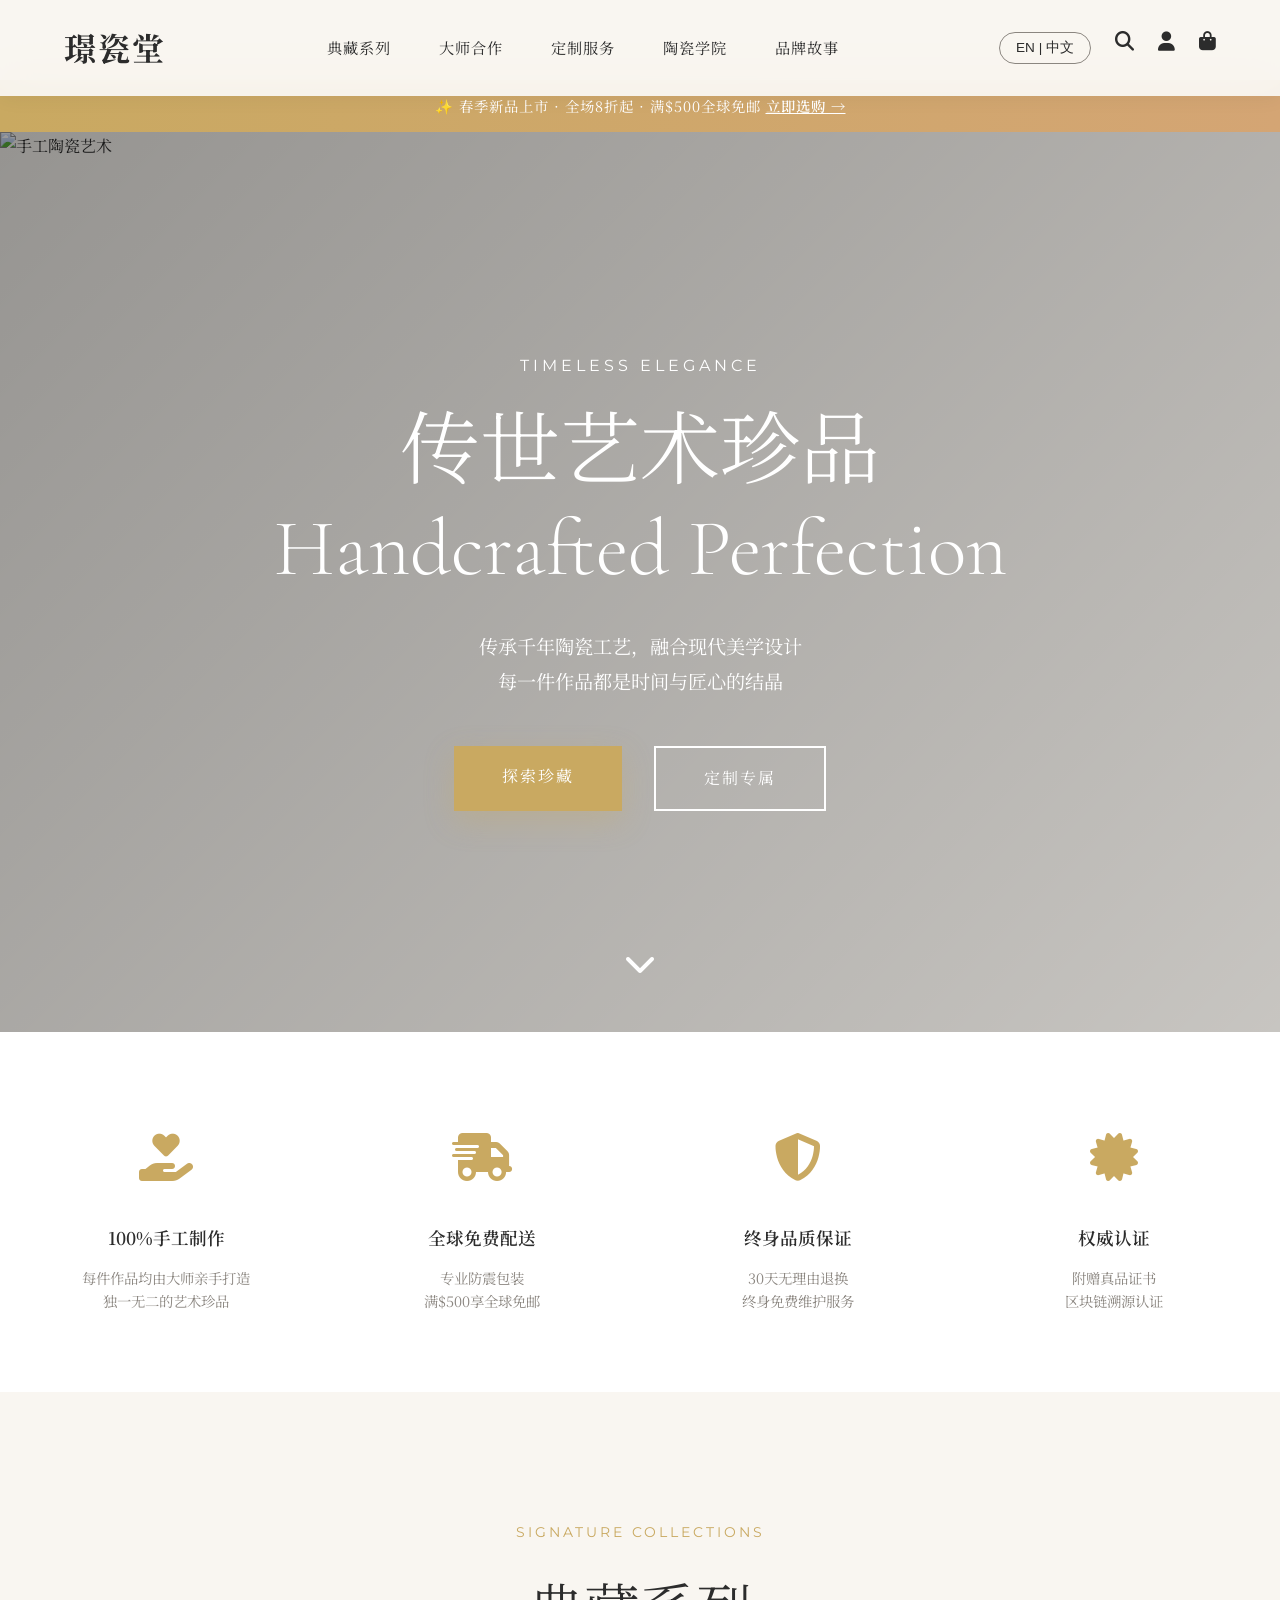
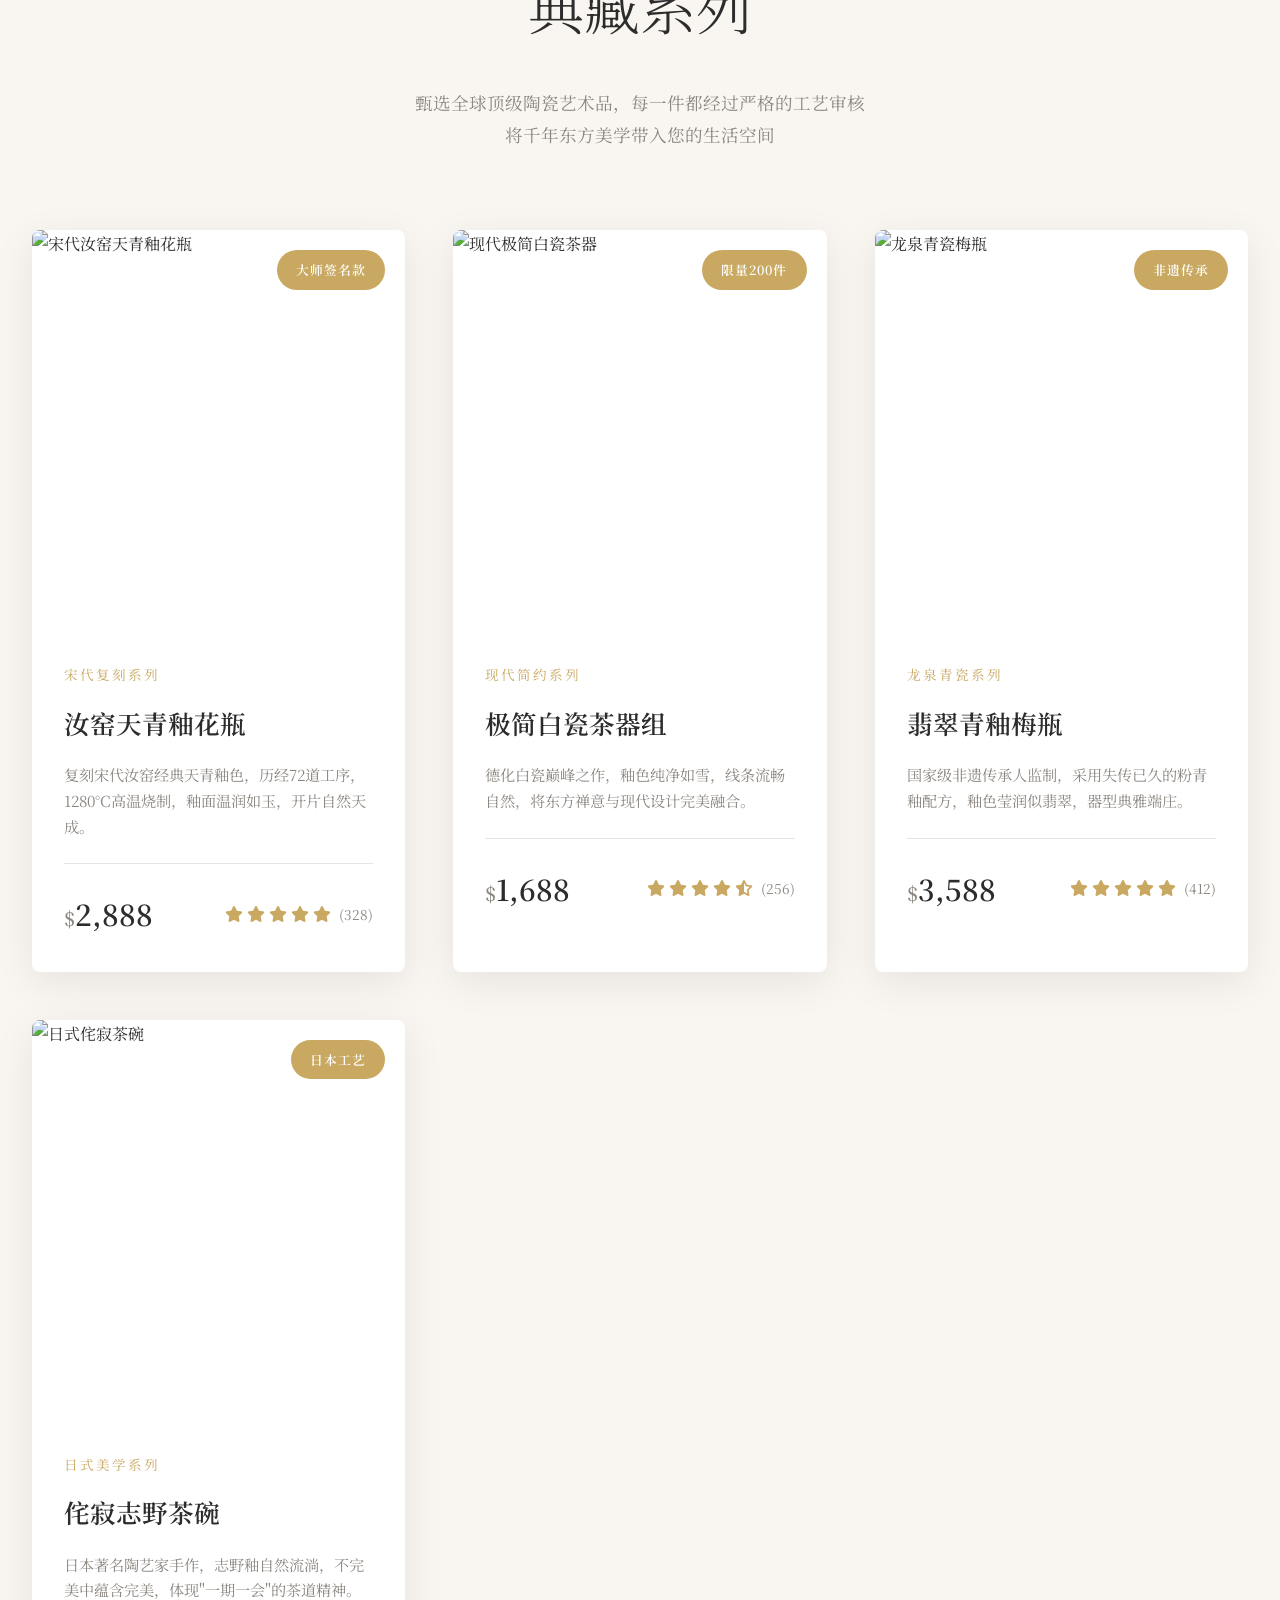
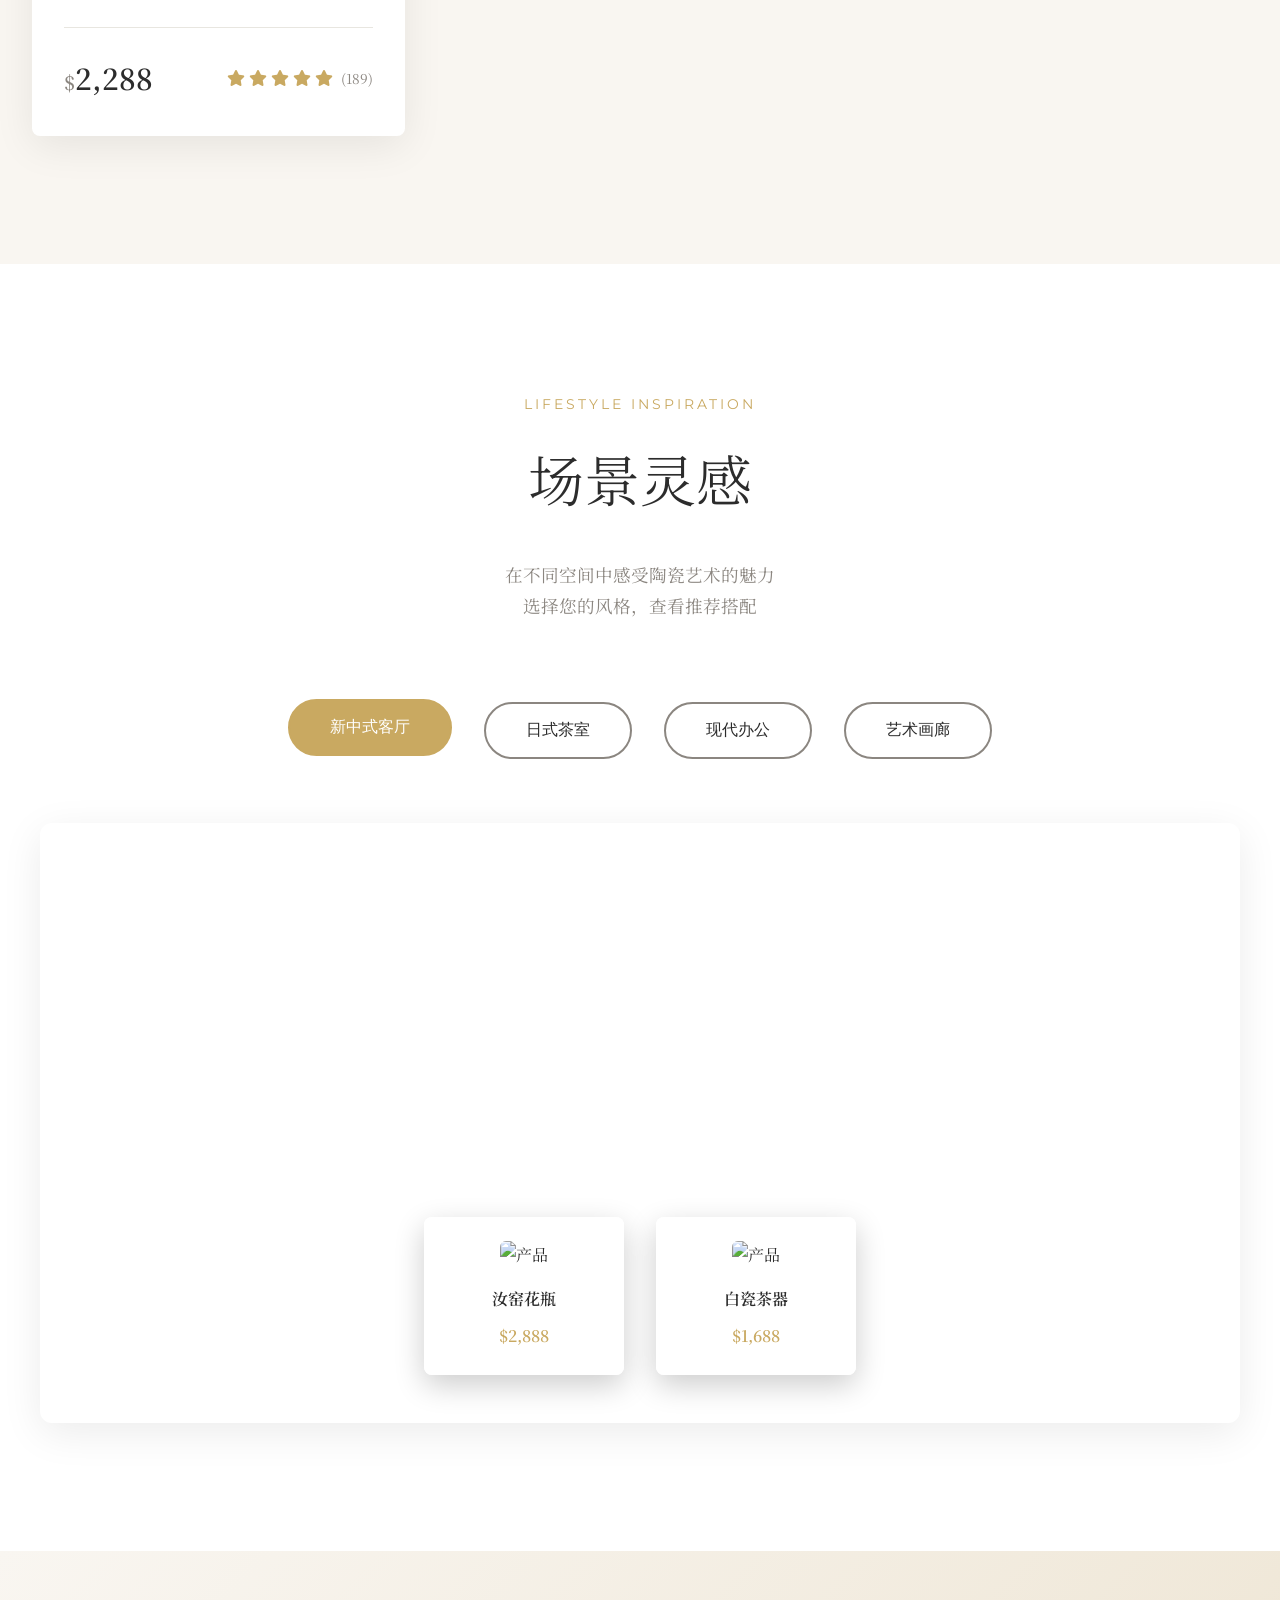
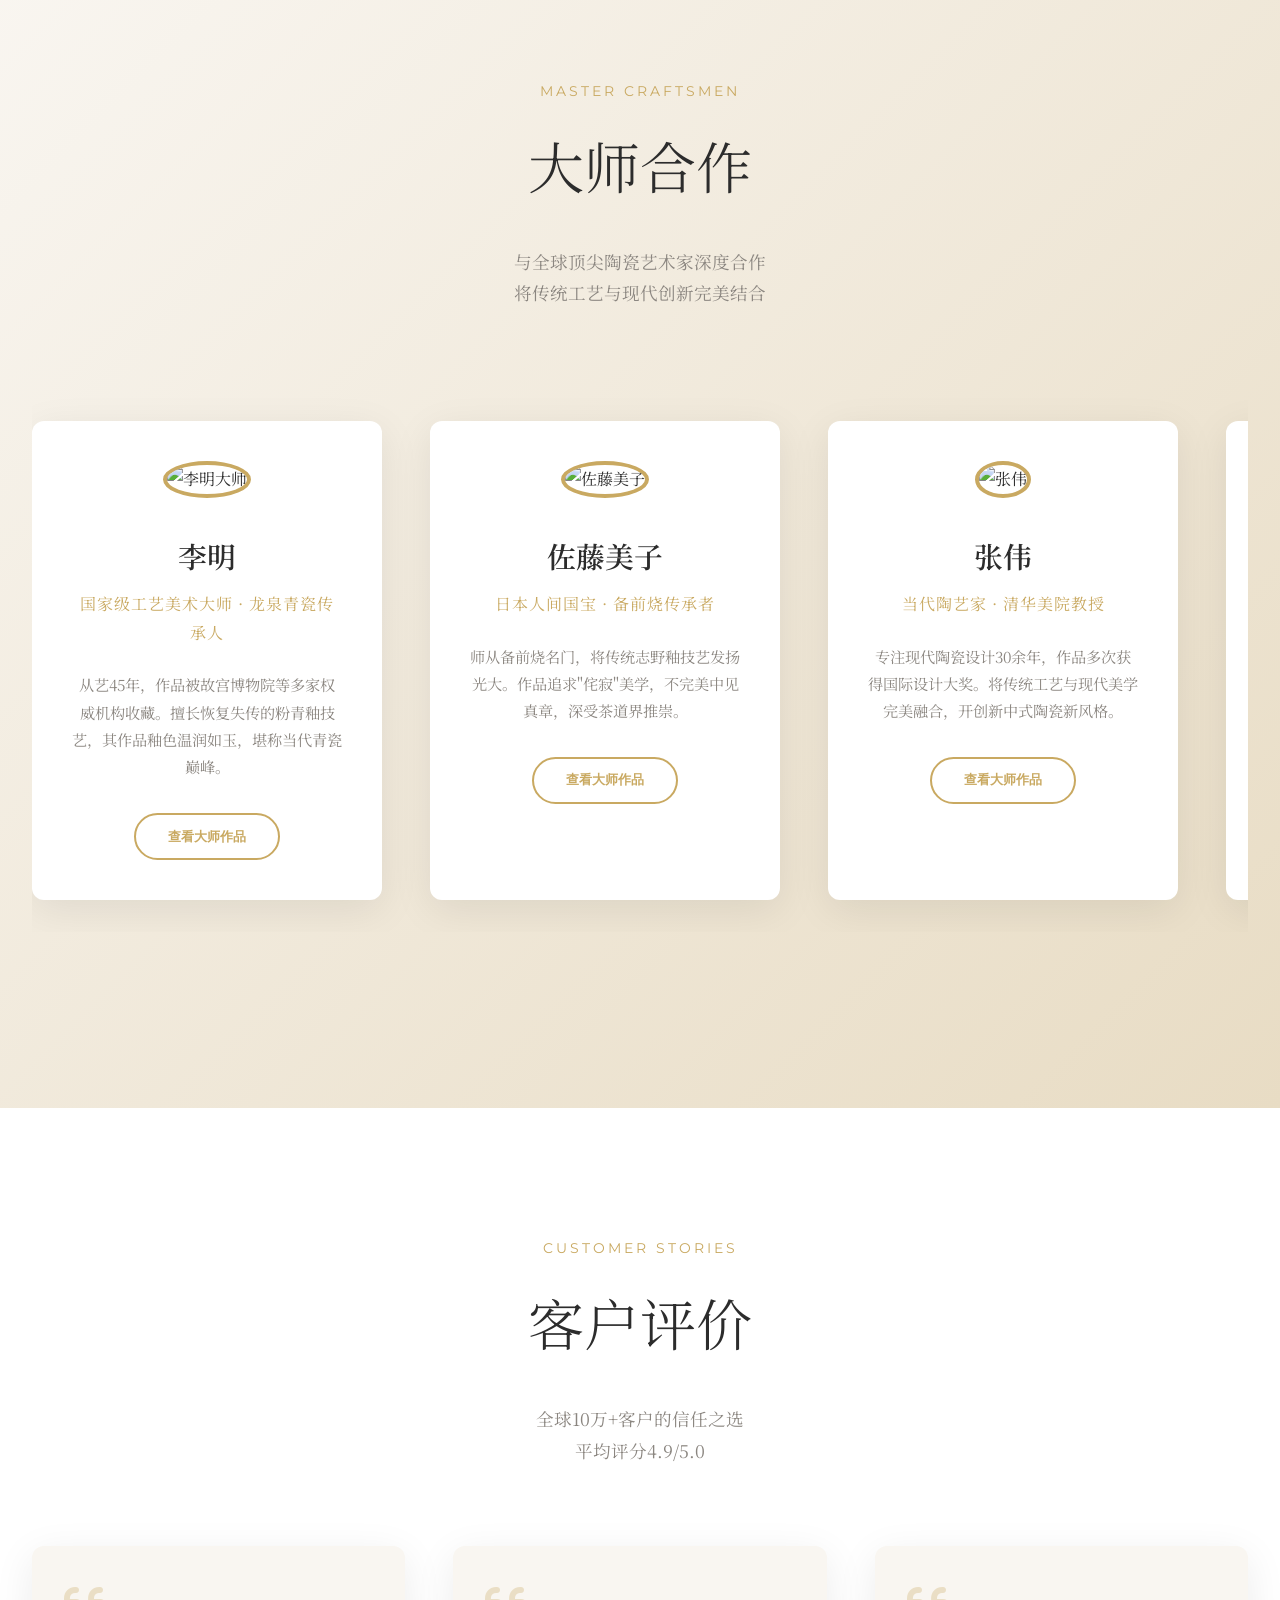
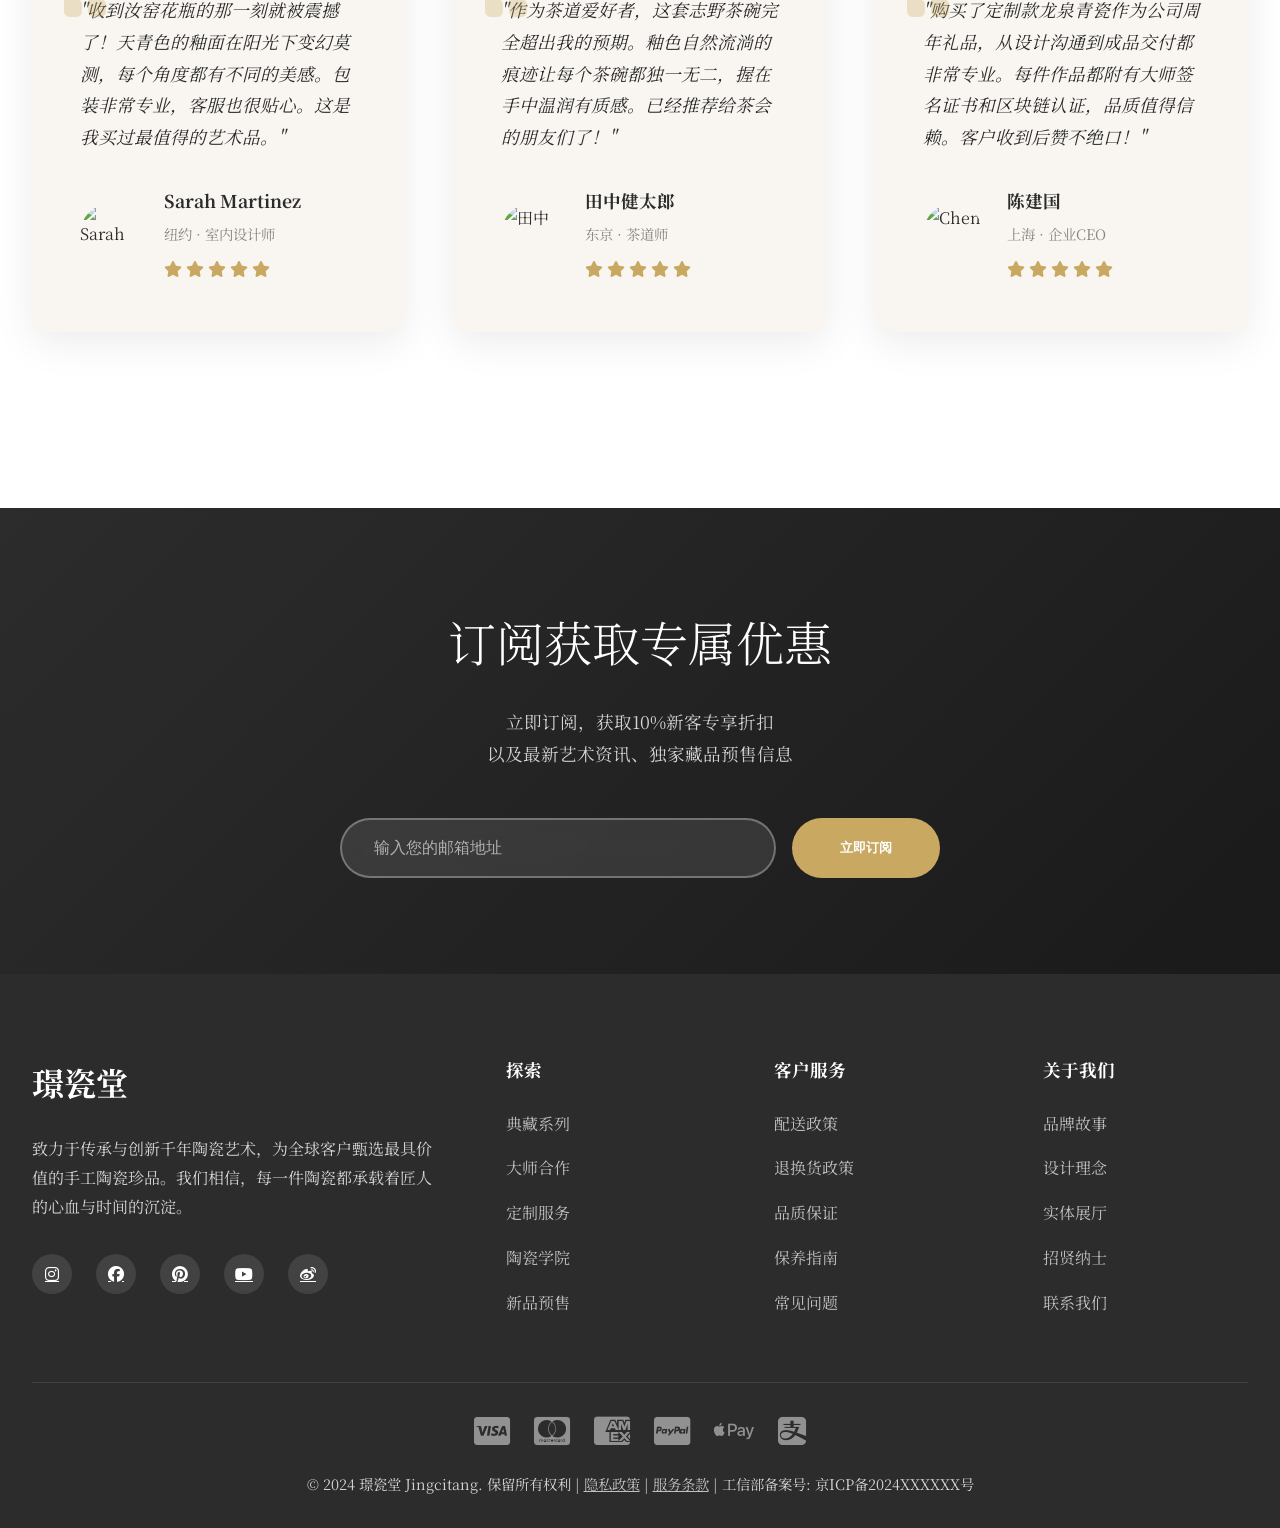
==== commit 2d552746: "update hero background to artistic ceramic image" ====
--- a/index.html
+++ b/index.html
@@ -297,10 +297,8 @@
             position: absolute;
             top: 50%;
             left: 50%;
-            min-width: 100%;
-            min-height: 100%;
-            width: auto;
-            height: auto;
+            width: 100%;
+            height: 100%;
             transform: translate(-50%, -50%);
             object-fit: cover;
             z-index: 1;
@@ -1208,9 +1206,7 @@
     
     <!-- ========== Hero 区域 ========== -->
     <section class="hero">
-        <video class="hero-video" autoplay muted loop playsinline>
-            <source src="https://assets.mixkit.co/videos/preview/mixkit-ceramic-vase-being-made-on-a-pottery-wheel-4584-large.mp4" type="video/mp4">
-        </video>
+        <img class="hero-video" src="https://images.unsplash.com/photo-1493106641515-6b5631de4bb4?w=2000&q=80" alt="手工陶瓷艺术" onerror="this.onerror=null;this.src='https://images.unsplash.com/photo-1565193566173-7a0ee3dbe261?w=2000&q=80';">
         <div class="hero-overlay"></div>
         
         <div class="hero-content">
